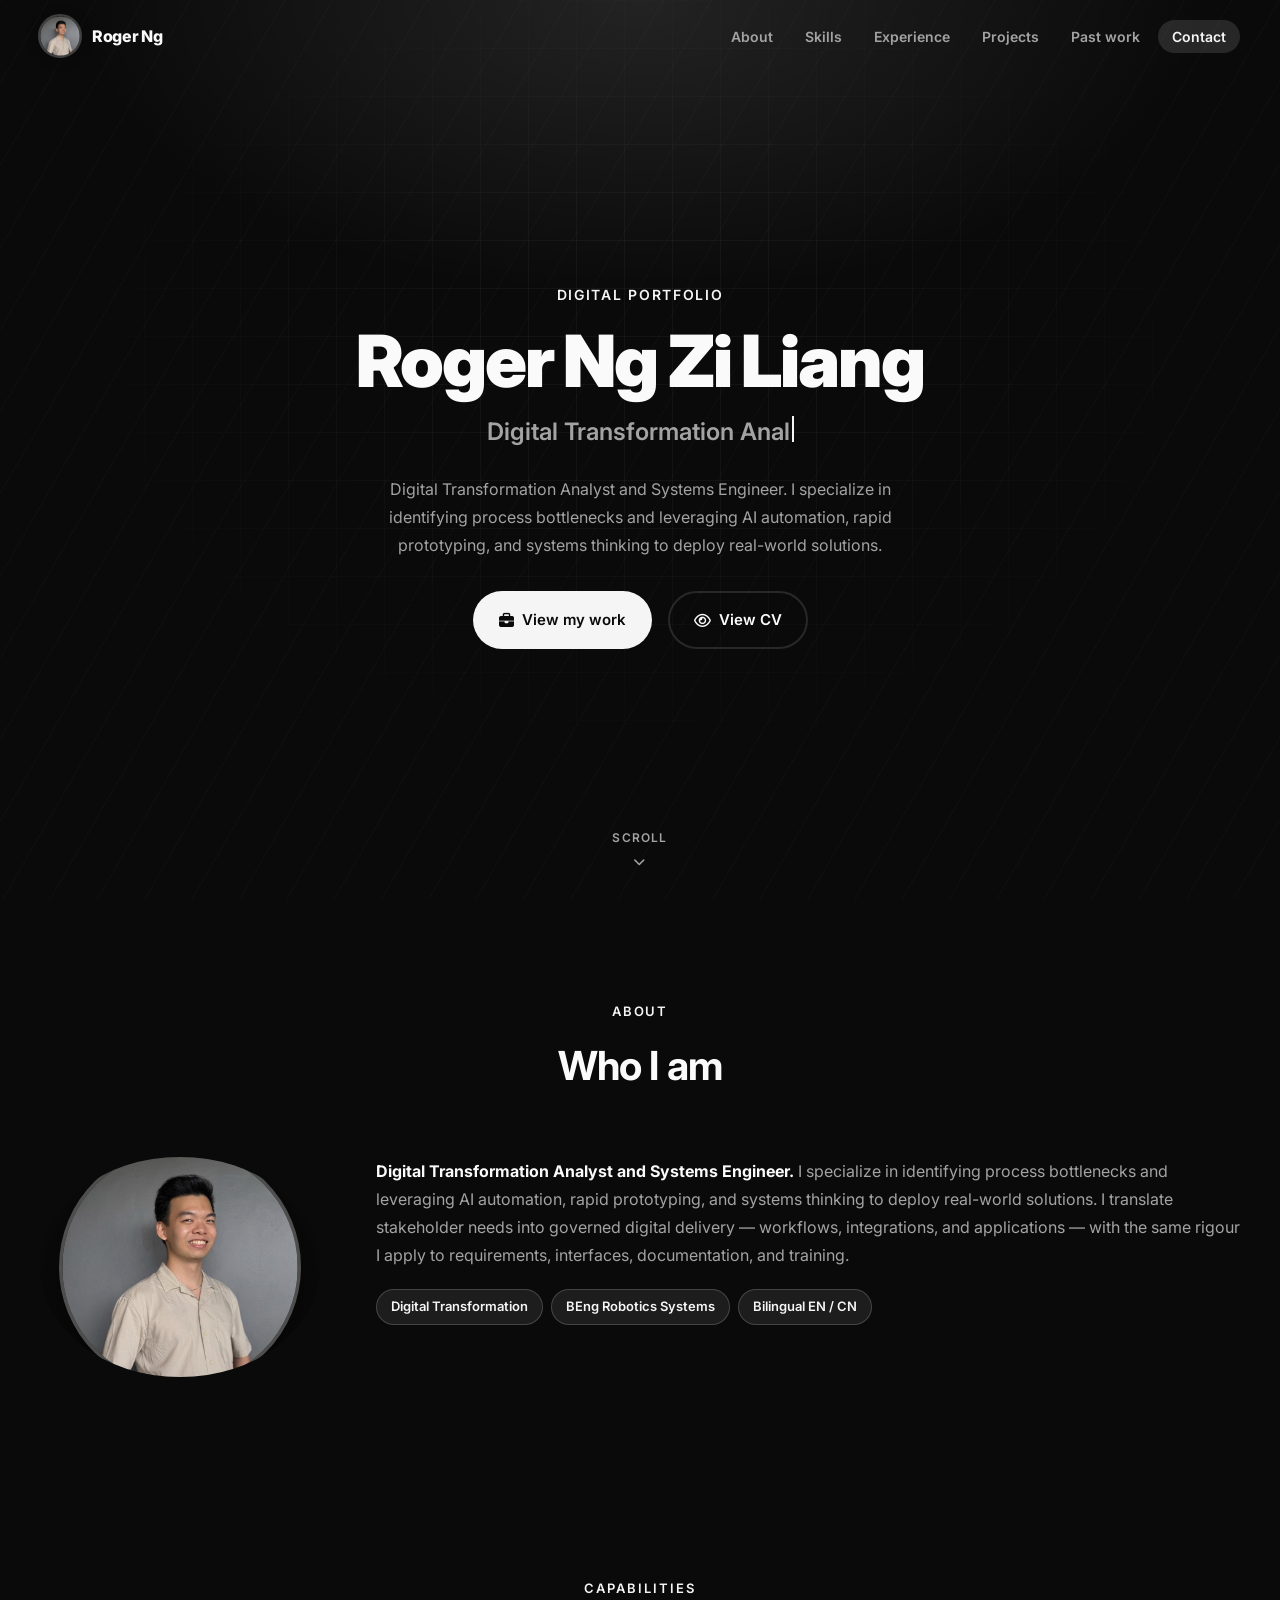
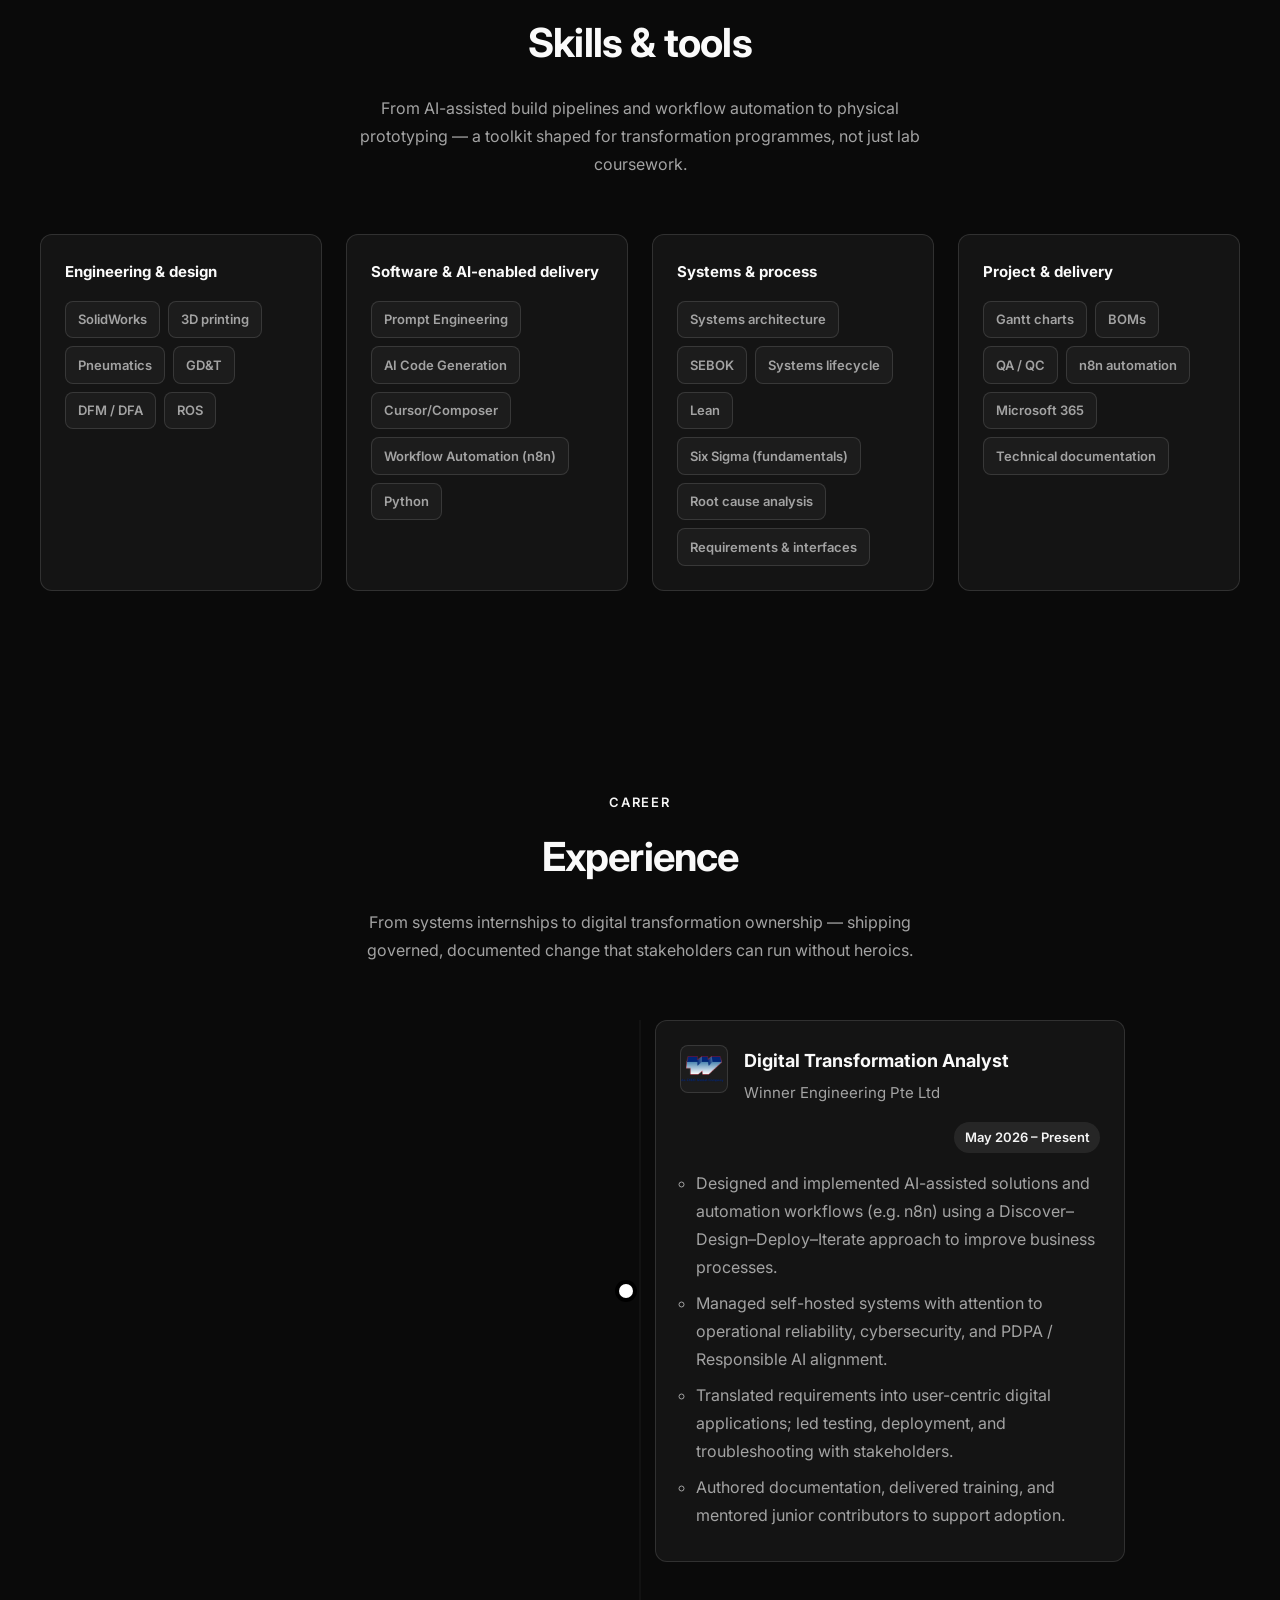
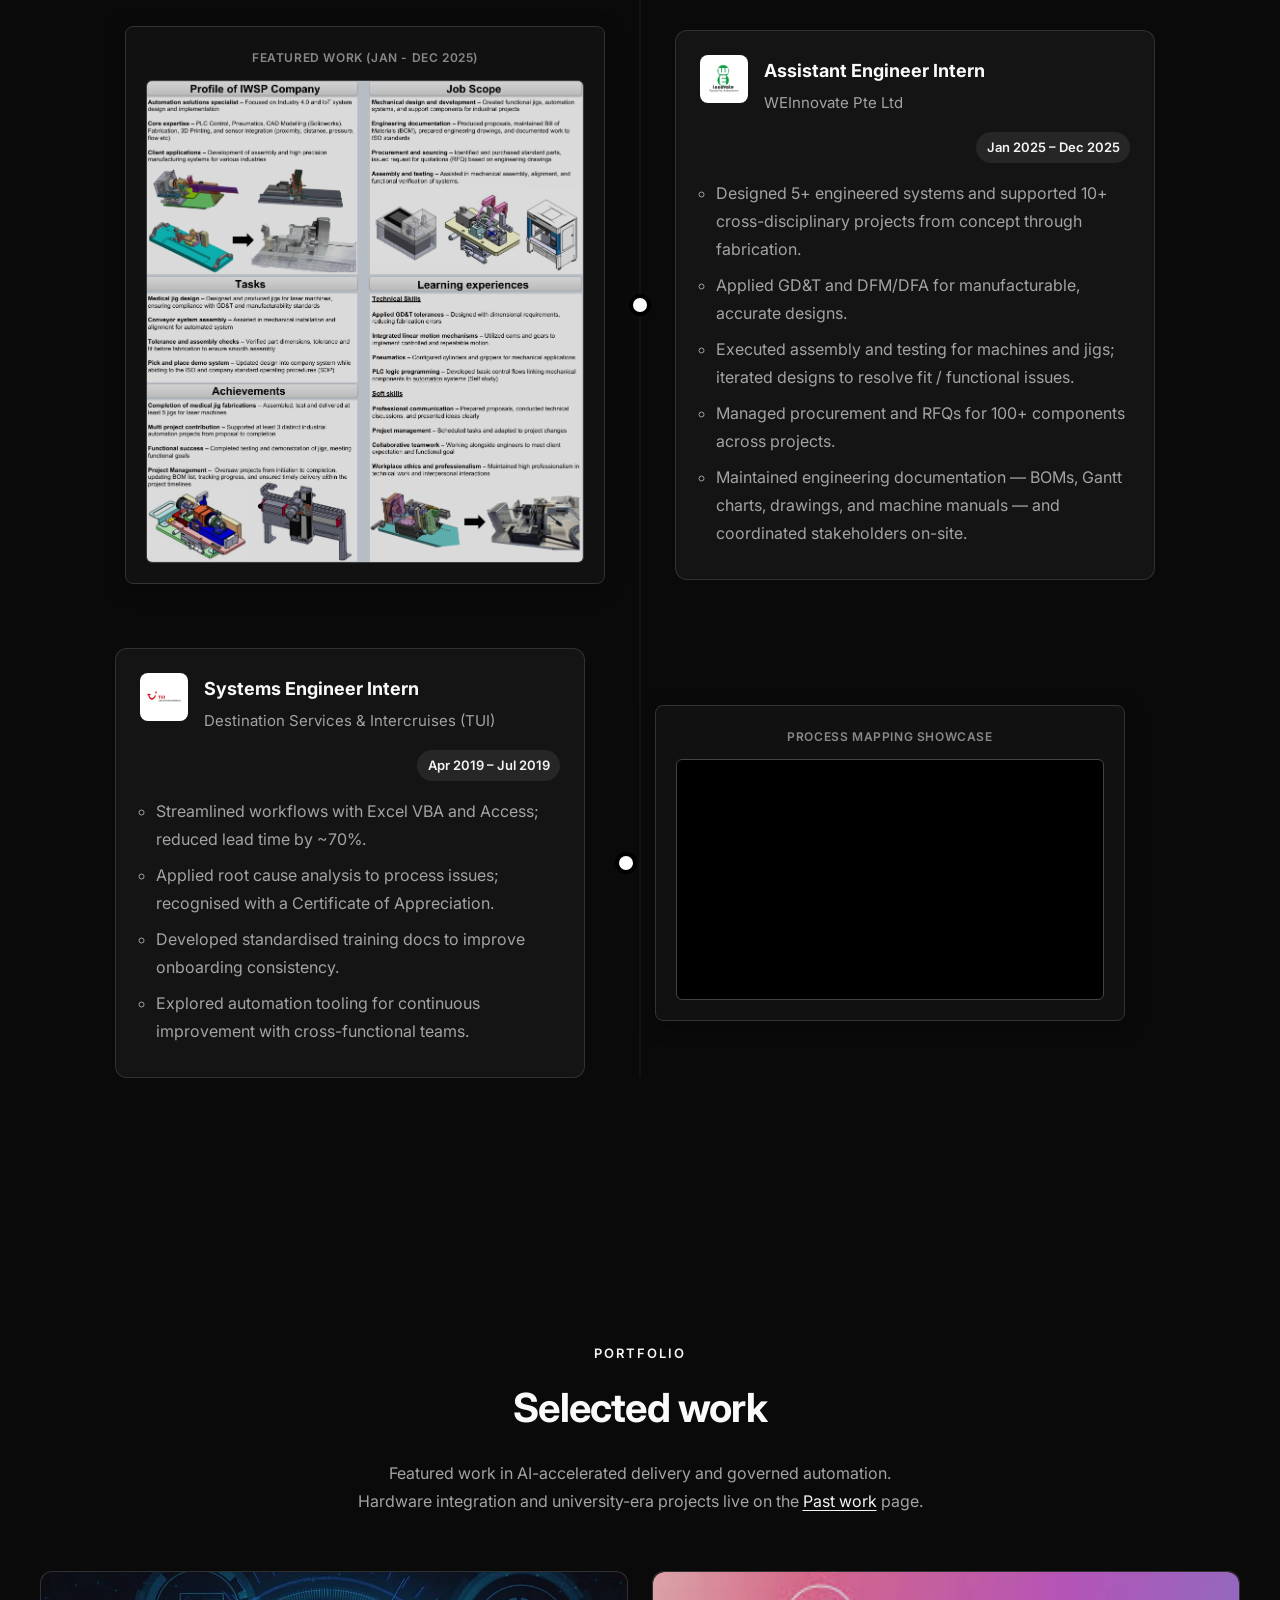
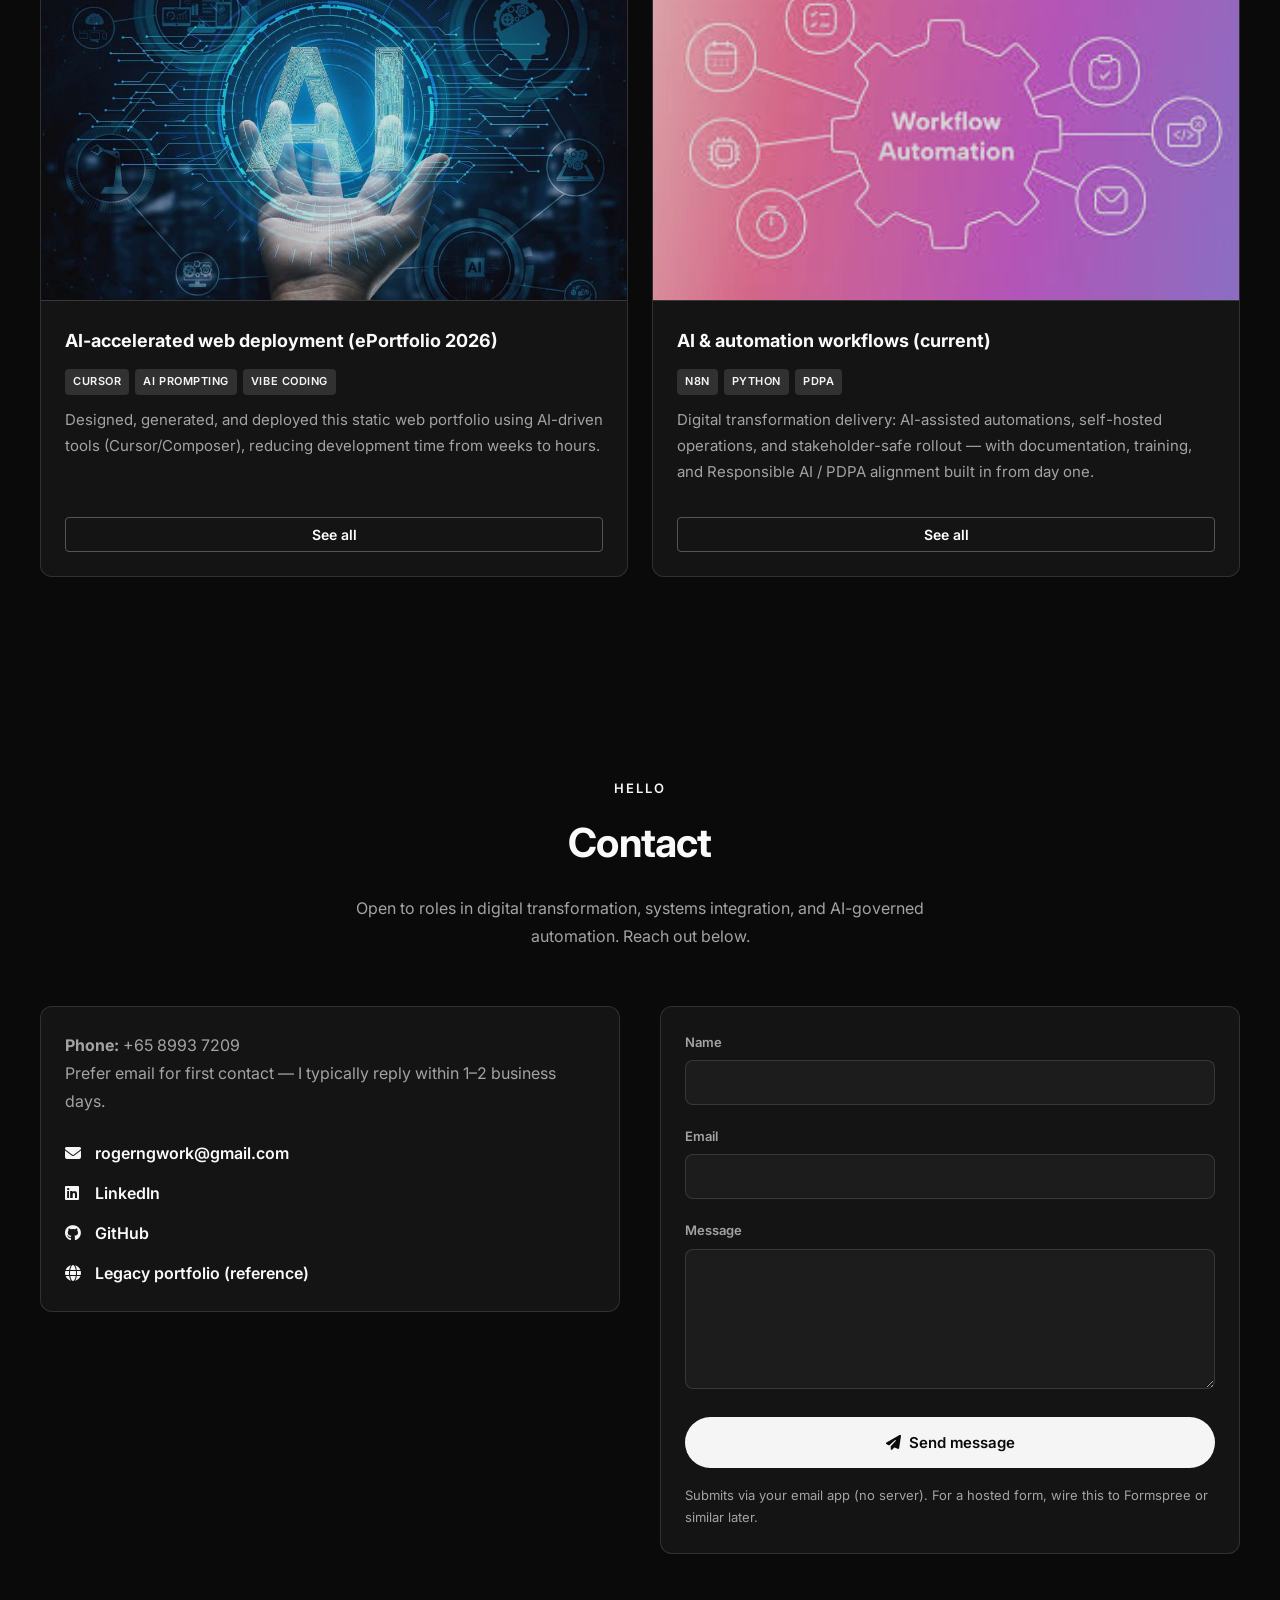
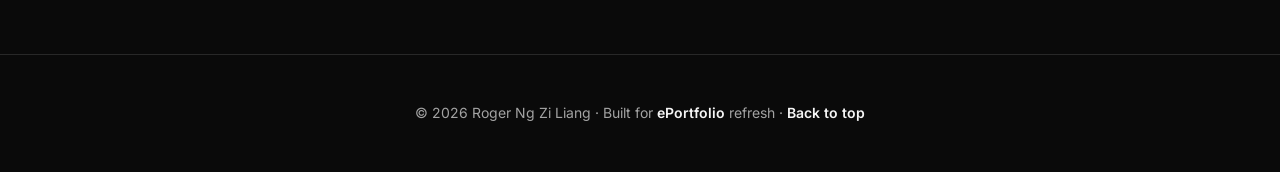
==== index.html @ 12166003 "Update index.html" ====
<!DOCTYPE html>
<html lang="en">
  <head>
    <meta charset="UTF-8" />
    <meta name="viewport" content="width=device-width, initial-scale=1.0" />
    <meta
      name="description"
      content="Roger Ng Zi Liang — Digital Transformation Analyst and systems engineer. AI automation, rapid prototyping, and end-to-end digital delivery."
    />
    <title>Roger Ng Zi Liang | Digital Transformation &amp; Systems</title>
    <link rel="icon" type="image/x-icon" href="images/favicon.ico" />
    <link rel="preconnect" href="https://fonts.googleapis.com" />
    <link rel="preconnect" href="https://fonts.gstatic.com" crossorigin />
    <link
      href="https://fonts.googleapis.com/css2?family=Inter:wght@300;400;600;700;900&display=swap"
      rel="stylesheet"
    />
    <link
      rel="stylesheet"
      href="https://cdnjs.cloudflare.com/ajax/libs/font-awesome/6.5.2/css/all.min.css"
      crossorigin="anonymous"
      referrerpolicy="no-referrer"
    />
    <link rel="stylesheet" href="assets/css/style.css" />
    
    <style>
      .btn-project-details {
        background: transparent;
        border: 1px solid #555;
        color: #fff;
        padding: 0.5rem 1rem;
        border-radius: 4px;
        cursor: pointer;
        font-family: inherit;
        font-size: 0.875rem;
        margin-top: 1rem;
        transition: background 0.2s, border-color 0.2s;
        width: 100%;
      }
      .btn-project-details:hover {
        background: #222;
        border-color: #888;
      }

      .inline-content {
        display: none;
      }
      .inline-content.is-expanded {
        display: block;
        margin-top: 1.5rem;
        border-top: 1px solid #333;
        padding-top: 1.25rem;
        animation: fadeIn 0.3s ease-in;
      }

      .tab-buttons {
        display: flex;
        gap: 1rem;
        margin-bottom: 1rem;
        border-bottom: 1px solid #444;
        padding-bottom: 0.5rem;
      }
      .tab-btn {
        background: none;
        border: none;
        color: #888;
        cursor: pointer;
        font-weight: 600;
        font-size: 0.85rem;
        padding: 0.5rem 0;
        transition: color 0.2s;
        position: relative;
      }
      .tab-btn:hover { color: #ccc; }
      .tab-btn.active { color: #fff; }
      .tab-btn.active::after {
        content: '';
        position: absolute;
        bottom: -9px;
        left: 0;
        width: 100%;
        height: 2px;
        background: #fff;
      }
      .tab-content {
        display: none;
        color: #bbb;
        line-height: 1.6;
        font-size: 0.9rem;
      }
      .tab-content p {
        margin-bottom: 0.75rem;
      }
      .branch-layout__left .exp-card__list,
      .branch-layout__right .exp-card__list {
        padding-left: 1rem;
      }
      .tab-content.active { display: block; animation: fadeIn 0.3s ease-in; }
      
      @keyframes fadeIn { from { opacity: 0; transform: translateY(5px); } to { opacity: 1; transform: translateY(0); } }

      /* Clickable Thumbnail Style */
      .zoomable-image {
        cursor: zoom-in;
        transition: opacity 0.2s ease;
        opacity: 0.85;
      }
      .zoomable-image:hover {
        opacity: 1;
      }

      /* Unified Standalone Lightbox CSS */
      #custom-lightbox {
        display: none; 
        position: fixed;
        top: 0;
        left: 0;
        width: 100vw;
        height: 100vh;
        background: rgba(0, 0, 0, 0.95);
        z-index: 9999999;
        justify-content: center;
        align-items: center;
        padding: 2rem;
        box-sizing: border-box;
      }
      #custom-lightbox.is-active {
        display: flex; 
      }
      #custom-lightbox img {
        max-width: 95vw;
        max-height: 90vh;
        object-fit: contain;
        border-radius: 8px;
        box-shadow: 0 10px 40px rgba(0,0,0,0.5);
      }
      .lightbox-close {
        position: absolute;
        top: 20px;
        right: 30px;
        color: #fff;
        background: transparent;
        border: none;
        font-size: 3rem;
        cursor: pointer;
        transition: color 0.2s;
        z-index: 10000000; 
      }
      .lightbox-close:hover {
        color: #ccc;
      }

      /* Timeline Media Components */
      .exp-media-title {
        font-size: 0.75rem;
        text-transform: uppercase;
        letter-spacing: 0.05em;
        color: #888;
        margin-bottom: 0.75rem;
        display: block;
        font-weight: 600;
        text-align: center;
      }
      .exp-video-wrapper {
        width: 100%;
        aspect-ratio: 16/9;
        background: #000;
        border-radius: 6px;
        overflow: hidden;
        border: 1px solid #444;
      }
      .desktop-media-box {
        width: 100%; 
        max-width: 480px; 
        background: #111;
        padding: 1.25rem;
        border-radius: 8px;
        border: 1px solid #333;
        box-sizing: border-box;
        box-shadow: 0 4px 20px rgba(0,0,0,0.3);
      }

      /* ========================================================================= */
      /* MASTER STYLESHEET TIMELINE RESET & ALIGNMENT (PREVENTS OVERLAPS)          */
      /* ========================================================================= */
      @media (min-width: 1100px) {
        /* Force container to be perfectly centralized */
        ol.timeline {
          max-width: 1050px;
          margin: 0 auto !important;
          position: relative;
          padding-left: 0 !important;
          padding-right: 0 !important;
        }
        
        /* Force template's default track line to sit precisely at 50% center */
        ol.timeline::before {
          left: 50% !important;
          transform: translateX(-50%) !important;
          width: 2px !important;
          background: #222 !important;
        }
        
        /* Neutralize conflicting row properties from style.css */
        li.timeline__item {
          margin-left: 0 !important;
          padding-left: 0 !important;
          width: 100% !important;
          background: none !important;
        }
        li.timeline__item::before,
        li.timeline__item::after {
          display: none !important; /* Disables double-dot ghost artifacts */
        }

        /* Enforce absolute symmetrical three-column row mapping */
        .branch-layout {
          display: flex !important;
          flex-direction: row !important;
          width: 100% !important;
          margin-bottom: 4rem !important;
          align-items: center !important; 
          justify-content: space-between !important;
        }
        
        /* Left Column Structure Map */
        .branch-layout__left {
          flex: 0 0 calc(50% - 35px) !important;
          width: calc(50% - 35px) !important;
          display: flex !important;
          justify-content: flex-end !important;
          box-sizing: border-box;
        }
        
        /* Center Column Spine Map */
        .branch-layout__center {
          flex: 0 0 70px !important;
          width: 70px !important;
          display: flex !important;
          justify-content: center !important;
          align-items: center !important;
          position: relative !important;
        }
        
        /* Anchor standalone custom node clean on central track layout */
        .branch-layout__center .timeline__dot {
          position: relative !important;
          display: block !important;
          left: auto !important;
          top: auto !important;
          transform: none !important;
          width: 14px !important;
          height: 14px !important;
          background: #fff !important;
          border-radius: 50% !important;
          box-shadow: 0 0 0 4px #000 !important;
          margin: 0 !important;
          z-index: 50 !important;
        }

        /* Right Column Structure Map */
        .branch-layout__right {
          flex: 0 0 calc(50% - 35px) !important;
          width: calc(50% - 35px) !important;
          display: flex !important;
          justify-content: flex-start !important;
          box-sizing: border-box;
        }

        .branch-layout__left .card.exp-card,
        .branch-layout__right .card.exp-card,
        .branch-layout__left .desktop-media-box,
        .branch-layout__right .desktop-media-box {
          width: 100% !important;
          max-width: 480px !important;
          margin: 0 !important;
          box-sizing: border-box;
        }
        .mobile-media {
          display: none !important; 
        }
      }

      /* MOBILE/TABLET: Graceful vertical compression layout fallback */
      @media (max-width: 1099px) {
        .branch-layout {
          display: block !important;
        }
        .branch-layout__left,
        .branch-layout__right {
          display: block !important;
          width: 100% !important;
        }
        .branch-layout__center {
          display: none !important;
        }
        .mobile-media {
          background: #111;
          padding: 1rem;
          border-radius: 8px;
          border: 1px solid #333;
          margin-bottom: 1.5rem;
          margin-top: 1.5rem;
          text-align: center;
        }
      }

      /* ========================================================================= */
      /* PROFILE IMAGE FRAME LOCK PROPERTIES                                       */
      /* ========================================================================= */
      .about__photo-wrap {
        padding: 0; 
        overflow: hidden !important; 
        border-radius: 50% !important; 
        display: flex;
        justify-content: center;
        align-items: center;
      }
      .about__photo,
      .site-nav__logo-img {
        object-fit: cover !important;
        object-position: center 25% !important; 
        transform: scale(1.1); 
        margin: 0 auto; 
      }
    </style>
  </head>
  <body>
    <a class="skip-link" href="#main">Skip to content</a>

    <header class="site-nav" id="site-nav" role="banner">
      <div class="site-nav__inner">
        <a href="#top" class="site-nav__logo" aria-label="Roger Ng — home">
          <img
            class="site-nav__logo-img"
            src="images/newprofile.jpg"
            width="40"
            height="40"
            alt=""
            decoding="async"
          />
          <span>Roger Ng</span>
        </a>
        <nav aria-label="Primary">
          <ul class="site-nav__links">
            <li><a href="#about" data-section="about">About</a></li>
            <li><a href="#skills" data-section="skills">Skills</a></li>
            <li><a href="#experience" data-section="experience">Experience</a></li>
            <li><a href="#projects" data-section="projects">Projects</a></li>
            <li><a href="academic.html#past-work">Past work</a></li>
            <li><a href="#contact" data-section="contact">Contact</a></li>
          </ul>
        </nav>
        <button
          type="button"
          class="nav-toggle"
          id="nav-toggle"
          aria-expanded="false"
          aria-controls="nav-drawer"
          aria-label="Open menu"
        >
          <i class="fa-solid fa-bars" aria-hidden="true"></i>
        </button>
      </div>
    </header>

    <div class="nav-drawer" id="nav-drawer" aria-hidden="true">
      <button type="button" class="nav-drawer__backdrop" aria-label="Close menu" id="nav-backdrop"></button>
      <div class="nav-drawer__panel" role="dialog" aria-modal="true" aria-label="Mobile navigation">
        <ul class="nav-drawer__list">
          <li><a href="#about" data-section="about">About</a></li>
          <li><a href="#skills" data-section="skills">Skills</a></li>
          <li><a href="#experience" data-section="experience">Experience</a></li>
          <li><a href="#projects" data-section="projects">Projects</a></li>
          <li><a href="academic.html#past-work">Past work</a></li>
          <li><a href="#contact" data-section="contact">Contact</a></li>
        </ul>
      </div>
    </div>

    <main id="main">
      <section class="hero" id="top" aria-label="Introduction">
        <div class="hero__bg" aria-hidden="true"></div>
        <div class="hero__grid" aria-hidden="true"></div>
        <div class="hero__content">
          <p class="hero__eyebrow reveal">Digital Portfolio</p>
          <h1 class="hero__name reveal" style="transition-delay: 0.05s">Roger Ng Zi Liang</h1>
          <p class="hero__role reveal" id="hero-role" style="transition-delay: 0.1s">
            <span id="hero-type-text"></span><span class="caret" aria-hidden="true"></span>
          </p>
          <p class="hero__tagline reveal" style="transition-delay: 0.15s">
            Digital Transformation Analyst and Systems Engineer. I specialize in identifying process bottlenecks and
            leveraging AI automation, rapid prototyping, and systems thinking to deploy real-world solutions.
          </p>
          <div class="hero__actions reveal" style="transition-delay: 0.2s">
            <a href="#projects" class="btn btn--primary" data-smooth-scroll>
              <i class="fa-solid fa-briefcase" aria-hidden="true"></i> View my work
            </a>
            <a href="RogerNg_Resume2026.pdf" target="_blank" class="btn btn--ghost">
              <i class="fa-regular fa-eye" aria-hidden="true"></i> View CV
            </a>
          </div>
        </div>
        <a href="#about" class="hero__scroll" data-smooth-scroll>
          <span>Scroll</span>
          <i class="fa-solid fa-chevron-down hero__scroll-chev" aria-hidden="true"></i>
        </a>
      </section>

      <section class="section" id="about" aria-labelledby="about-heading">
        <div class="container">
          <header class="section__header reveal">
            <p class="section__eyebrow">About</p>
            <h2 class="section__title" id="about-heading">Who I am</h2>
          </header>
          <div class="about__grid">
            <div class="about__photo-wrap reveal">
              <img src="images/newprofile.jpg" alt="Roger Ng portrait" class="about__photo" width="220" height="220" />
            </div>
            <div class="reveal" style="transition-delay: 0.08s">
              <p class="about__body">
                <strong>Digital Transformation Analyst and Systems Engineer.</strong> I specialize in identifying process
                bottlenecks and leveraging AI automation, rapid prototyping, and systems thinking to deploy real-world
                solutions. I translate stakeholder needs into governed digital delivery — workflows, integrations, and
                applications — with the same rigour I apply to requirements, interfaces, documentation, and training.
              </p>
              <div class="about__chips">
                <span class="chip">Digital Transformation</span>
                <span class="chip">BEng Robotics Systems</span>
                <span class="chip">Bilingual EN / CN</span>
              </div>
            </div>
          </div>
        </div>
      </section>

      <section class="section" id="skills" aria-labelledby="skills-heading">
        <div class="container">
          <header class="section__header reveal">
            <p class="section__eyebrow">Capabilities</p>
            <h2 class="section__title" id="skills-heading">Skills &amp; tools</h2>
            <p class="section__intro">
              From AI-assisted build pipelines and workflow automation to physical prototyping — a toolkit shaped for
              transformation programmes, not just lab coursework.
            </p>
          </header>
          <div class="skills__grid">
            <article class="card reveal">
              <h3 class="skill-group__title">Engineering &amp; design</h3>
              <div class="pills">
                <span class="pill">SolidWorks</span>
                <span class="pill">3D printing</span>
                <span class="pill">Pneumatics</span>
                <span class="pill">GD&amp;T</span>
                <span class="pill">DFM / DFA</span>
                <span class="pill">ROS</span>
              </div>
            </article>
            <article class="card reveal">
              <h3 class="skill-group__title">Software &amp; AI-enabled delivery</h3>
              <div class="pills">
                <span class="pill">Prompt Engineering</span>
                <span class="pill">AI Code Generation</span>
                <span class="pill">Cursor/Composer</span>
                <span class="pill">Workflow Automation (n8n)</span>
                <span class="pill">Python</span>
              </div>
            </article>
            <article class="card reveal">
              <h3 class="skill-group__title">Systems &amp; process</h3>
              <div class="pills">
                <span class="pill">Systems architecture</span>
                <span class="pill">SEBOK</span>
                <span class="pill">Systems lifecycle</span>
                <span class="pill">Lean</span>
                <span class="pill">Six Sigma (fundamentals)</span>
                <span class="pill">Root cause analysis</span>
                <span class="pill">Requirements &amp; interfaces</span>
              </div>
            </article>
            <article class="card reveal">
              <h3 class="skill-group__title">Project &amp; delivery</h3>
              <div class="pills">
                <span class="pill">Gantt charts</span>
                <span class="pill">BOMs</span>
                <span class="pill">QA / QC</span>
                <span class="pill">n8n automation</span>
                <span class="pill">Microsoft 365</span>
                <span class="pill">Technical documentation</span>
              </div>
            </article>
          </div>
        </div>
      </section>

      <section class="section" id="experience" aria-labelledby="experience-heading">
        <div class="container">
          <header class="section__header reveal">
            <p class="section__eyebrow">Career</p>
            <h2 class="section__title" id="experience-heading">Experience</h2>
            <p class="section__intro">
              From systems internships to digital transformation ownership — shipping governed, documented change that
              stakeholders can run without heroics.
            </p>
          </header>
          <ol class="timeline">
            
            <li class="timeline__item reveal branch-layout">
              <div class="branch-layout__left"></div>
              <div class="branch-layout__center">
                <span class="timeline__dot" aria-hidden="true"></span>
              </div>
              <div class="branch-layout__right">
                <article class="card exp-card">
                  <div class="exp-card__header">
                    <div class="exp-card__logo">
                      <img src="images/logo-winner-engineering.png" alt="" width="48" height="48" decoding="async" />
                    </div>
                    <div class="exp-card__meta">
                      <h3>Digital Transformation Analyst</h3>
                      <p class="exp-card__company">Winner Engineering Pte Ltd</p>
                    </div>
                    <span class="exp-card__date">May 2026 – Present</span>
                  </div>
                  <ul class="exp-card__list">
                    <li>
                      Designed and implemented AI-assisted solutions and automation workflows (e.g. n8n) using a
                      Discover–Design–Deploy–Iterate approach to improve business processes.
                    </li>
                    <li>
                      Managed self-hosted systems with attention to operational reliability, cybersecurity, and PDPA /
                      Responsible AI alignment.
                    </li>
                    <li>
                      Translated requirements into user-centric digital applications; led testing, deployment, and
                      troubleshooting with stakeholders.
                    </li>
                    <li>
                      Authored documentation, delivered training, and mentored junior contributors to support adoption.
                    </li>
                  </ul>
                </article>
              </div>
            </li>
            
            <li class="timeline__item reveal branch-layout">
              <div class="branch-layout__left">
                <div class="desktop-media-box">
                  <span class="exp-media-title">Featured Work (Jan - Dec 2025)</span>
                  <img src="images/image6.png" alt="WEInnovate Internship Projects" class="zoomable-image" style="width: 100%; height: auto; border-radius: 6px; border: 1px solid #444; background: #000; display: block;" />
                </div>
              </div>
              
              <div class="branch-layout__center">
                <span class="timeline__dot" aria-hidden="true"></span>
              </div>

              <div class="branch-layout__right">
                <article class="card exp-card">
                  <div class="exp-card__header">
                    <div class="exp-card__logo exp-card__logo--light">
                      <img src="images/logo-weinnovate.png" alt="" width="48" height="48" decoding="async" />
                    </div>
                    <div class="exp-card__meta">
                      <h3>Assistant Engineer Intern</h3>
                      <p class="exp-card__company">WEInnovate Pte Ltd</p>
                    </div>
                    <span class="exp-card__date">Jan 2025 – Dec 2025</span>
                  </div>
                  
                  <ul class="exp-card__list">
                    <li>Designed 5+ engineered systems and supported 10+ cross-disciplinary projects from concept through fabrication.</li>
                    <li>Applied GD&amp;T and DFM/DFA for manufacturable, accurate designs.</li>
                    <li>Executed assembly and testing for machines and jigs; iterated designs to resolve fit / functional issues.</li>
                    <li>Managed procurement and RFQs for 100+ components across projects.</li>
                    <li>Maintained engineering documentation — BOMs, Gantt charts, drawings, and machine manuals — and coordinated stakeholders on-site.</li>
                  </ul>
                  
                  <div class="mobile-media">
                    <span class="exp-media-title">Featured Work (Jan - Dec 2025)</span>
                    <img src="images/image6.png" alt="WEInnovate Internship Projects" class="zoomable-image" style="width: 100%; height: auto; border-radius: 6px; border: 1px solid #444; background: #000; display: block;" />
                  </div>
                </article>
              </div>
            </li>
            
            <li class="timeline__item reveal branch-layout">
              <div class="branch-layout__left">
                <article class="card exp-card">
                  <div class="exp-card__header">
                    <div class="exp-card__logo exp-card__logo--light">
                      <img src="images/logo-tui-destination.png" alt="" width="48" height="48" decoding="async" />
                    </div>
                    <div class="exp-card__meta">
                      <h3>Systems Engineer Intern</h3>
                      <p class="exp-card__company">Destination Services &amp; Intercruises (TUI)</p>
                    </div>
                    <span class="exp-card__date">Apr 2019 – Jul 2019</span>
                  </div>
                  
                  <ul class="exp-card__list">
                    <li>Streamlined workflows with Excel VBA and Access; reduced lead time by ~70%.</li>
                    <li>Applied root cause analysis to process issues; recognised with a Certificate of Appreciation.</li>
                    <li>Developed standardised training docs to improve onboarding consistency.</li>
                    <li>Explored automation tooling for continuous improvement with cross-functional teams.</li>
                  </ul>

                  <div class="mobile-media">
                    <span class="exp-media-title">Process Mapping Showcase</span>
                    <div class="exp-video-wrapper">
                      <iframe 
                        src="https://www.youtube.com/embed/oFT9y6wwQJA" 
                        title="YouTube video player" 
                        frameborder="0" 
                        allow="accelerometer; autoplay; clipboard-write; encrypted-media; gyroscope; picture-in-picture" 
                        allowfullscreen 
                        style="width: 100%; height: 100%; display: block;">
                      </iframe>
                    </div>
                  </div>
                </article>
              </div>

              <div class="branch-layout__center">
                <span class="timeline__dot" aria-hidden="true"></span>
              </div>

              <div class="branch-layout__right">
                <div class="desktop-media-box">
                  <span class="exp-media-title">Process Mapping Showcase</span>
                  <div class="exp-video-wrapper">
                    <iframe 
                      src="https://www.youtube.com/embed/oFT9y6wwQJA" 
                      title="YouTube video player" 
                      frameborder="0" 
                      allow="accelerometer; autoplay; clipboard-write; encrypted-media; gyroscope; picture-in-picture" 
                      allowfullscreen 
                      style="width: 100%; height: 100%; display: block;">
                    </iframe>
                  </div>
                </div>
              </div>
            </li>

          </ol>
        </div>
      </section>

      <section class="section" id="projects" aria-labelledby="projects-heading">
        <div class="container">
          <header class="section__header reveal">
            <p class="section__eyebrow">Portfolio</p>
            <h2 class="section__title" id="projects-heading">Selected work</h2>
            <p class="section__intro">
              Featured work in AI-accelerated delivery and governed automation. Hardware integration and university-era
              projects live on the <a href="academic.html#past-work">Past work</a> page.
            </p>
          </header>
          <div class="projects__grid">
            
            <article class="card project-card reveal">
              <div class="project-card__media">
                <img
                  src="images/project-ai-web-deployment.png"
                  alt="AI Web Deployment"
                  width="640"
                  height="360"
                  loading="lazy"
                  decoding="async"
                  class="zoomable-image"
                />
              </div>
              <div class="project-card__body">
                <h3 class="project-card__title">AI-accelerated web deployment (ePortfolio 2026)</h3>
                <div class="project-card__meta">
                  <span class="project-card__tag">Cursor</span>
                  <span class="project-card__tag">AI prompting</span>
                  <span class="project-card__tag">Vibe coding</span>
                </div>
                <p class="project-card__desc">
                  Designed, generated, and deployed this static web portfolio using AI-driven tools (Cursor/Composer),
                  reducing development time from weeks to hours.
                </p>
                <button type="button" class="btn-project-details toggle-expand" aria-expanded="false">
                  See all
                </button>

                <div class="inline-content">
                  <div class="tab-buttons">
                    <button class="tab-btn active" data-target="tab-eport-problem">The Problem</button>
                    <button class="tab-btn" data-target="tab-eport-exec">The Execution</button>
                    <button class="tab-btn" data-target="tab-eport-outcome">The Outcome</button>
                  </div>
                  <div id="tab-eport-problem" class="tab-content active">
                    <p>The legacy student portfolio no longer matched a Digital Transformation Analyst storyline: the template was dated, the information architecture was rigid, and manually rewriting responsive HTML/CSS would burn weeks while still risking weak accessibility and inconsistent content.</p>
                  </div>
                  <div id="tab-eport-exec" class="tab-content">
                    <p>I used Cursor/Composer as an implementation accelerator: structured prompts for semantic sections, design tokens, and DOM refactors, then reviewed every output for layout, contrast, and keyboard flow. The workflow treated the LLM as a pair programmer under explicit IA and brand constraints rather than a black-box author.</p>
                  </div>
                  <div id="tab-eport-outcome" class="tab-content">
                    <p>The result is this deployable, two-page static site — including CV preview and embedded inline case studies — produced in hours instead of a multi-week ground-up build, with interview-ready narrative and room to iterate as roles and proof points evolve.</p>
                  </div>
                </div>
              </div>
            </article>

            <article class="card project-card reveal">
              <div class="project-card__media">
                <img
                  src="images/project-workflow-automation.png"
                  alt="AI and Automation Workflows"
                  width="640"
                  height="360"
                  loading="lazy"
                  decoding="async"
                  class="zoomable-image"
                />
              </div>
              <div class="project-card__body">
                <h3 class="project-card__title">AI &amp; automation workflows (current)</h3>
                <div class="project-card__meta">
                  <span class="project-card__tag">n8n</span>
                  <span class="project-card__tag">Python</span>
                  <span class="project-card__tag">PDPA</span>
                </div>
                <p class="project-card__desc">
                  Digital transformation delivery: AI-assisted automations, self-hosted operations, and stakeholder-safe
                  rollout — with documentation, training, and Responsible AI / PDPA alignment built in from day one.
                </p>
                <button type="button" class="btn-project-details toggle-expand" aria-expanded="false">
                  See all
                </button>

                <div class="inline-content">
                  <div class="tab-buttons">
                    <button class="tab-btn active" data-target="tab-auto-problem">The Problem</button>
                    <button class="tab-btn" data-target="tab-auto-exec">The Execution</button>
                    <button class="tab-btn" data-target="tab-auto-outcome">The Outcome</button>
                  </div>
                  <div id="tab-auto-problem" class="tab-content active">
                    <p>Teams needed dependable handoffs between tools without multiplying shadow IT: manual steps slowed onboarding, duplicated data entry, and created grey areas for PDPA, retention, and Responsible AI expectations.</p>
                  </div>
                  <div id="tab-auto-exec" class="tab-content">
                    <p>I prototyped and hardened flows in n8n with Python connectors where needed, mapped trust boundaries for each integration, and wrote operator-facing documentation so automations could be owned after launch — not dependent on ad-hoc fixes.</p>
                  </div>
                  <div id="tab-auto-outcome" class="tab-content">
                    <p>Outcomes were framed around fewer manual touches, clearer exception paths, and measurable cycle time — so stakeholders could adopt the workflows confidently while staying inside governance boundaries (anonymise exact metrics where NDAs apply).</p>
                  </div>
                </div>
              </div>
            </article>

          </div>
        </div>
      </section>

      <section class="section" id="contact" aria-labelledby="contact-heading">
        <div class="container">
          <header class="section__header reveal">
            <p class="section__eyebrow">Hello</p>
            <h2 class="section__title" id="contact-heading">Contact</h2>
            <p class="section__intro">
              Open to roles in digital transformation, systems integration, and AI-governed automation. Reach out
              below.
            </p>
          </header>
          <div class="contact__grid">
            <div class="reveal">
              <div class="card contact__info">
                <p>
                  <strong>Phone:</strong> +65 8993 7209<br />
                  Prefer email for first contact — I typically reply within 1–2 business days.
                </p>
                <div class="contact-links">
                  <a href="mailto:rogerngwork@gmail.com">
                    <i class="fa-solid fa-envelope" aria-hidden="true"></i> rogerngwork@gmail.com
                  </a>
                  <a href="https://www.linkedin.com/in/1985-roger-ng/" target="_blank" rel="noopener noreferrer">
                    <i class="fa-brands fa-linkedin" aria-hidden="true"></i> LinkedIn
                  </a>
                  <a href="https://github.com/5603roger" target="_blank" rel="noopener noreferrer">
                    <i class="fa-brands fa-github" aria-hidden="true"></i> GitHub
                  </a>
                  <a href="https://5603roger.github.io/ePortfolio/" target="_blank" rel="noopener noreferrer">
                    <i class="fa-solid fa-globe" aria-hidden="true"></i> Legacy portfolio (reference)
                  </a>
                </div>
              </div>
            </div>
            <div class="reveal" style="transition-delay: 0.08s">
              <form class="card" id="contact-form" action="#" method="get" novalidate>
                <div class="form-group">
                  <label for="contact-name">Name</label>
                  <input type="text" id="contact-name" name="name" autocomplete="name" required />
                </div>
                <div class="form-group">
                  <label for="contact-email">Email</label>
                  <input type="email" id="contact-email" name="email" autocomplete="email" required />
                </div>
                <div class="form-group">
                  <label for="contact-message">Message</label>
                  <textarea id="contact-message" name="message" required></textarea>
                </div>
                <button type="submit" class="btn btn--primary" style="width: 100%">
                  <i class="fa-solid fa-paper-plane" aria-hidden="true"></i> Send message
                </button>
                <p class="section__intro" style="margin: 1rem 0 0; font-size: 0.8125rem">
                  Submits via your email app (no server). For a hosted form, wire this to Formspree or similar later.
                </p>
              </form>
            </div>
          </div>
        </div>
      </section>
    </main>

    <footer class="site-footer">
      <div class="container">
        <p>
          © <span id="year"></span> Roger Ng Zi Liang · Built for
          <a href="https://5603roger.github.io/ePortfolio/">ePortfolio</a> refresh ·
          <a href="#top" data-smooth-scroll>Back to top</a>
        </p>
      </div>
    </footer>

    <button type="button" class="back-top" id="back-top" aria-label="Back to top">
      <i class="fa-solid fa-arrow-up" aria-hidden="true"></i>
    </button>

    <div id="custom-lightbox">
      <button class="lightbox-close" id="lightbox-close" aria-label="Close image">&times;</button>
      <img id="lightbox-img" src="" alt="Enlarged view">
    </div>

    <script src="assets/js/main.js" defer></script>
    
    <script>
      document.addEventListener('DOMContentLoaded', () => {
        // --- 1. Inline Expansion Toggle Logic ---
        const toggleBtns = document.querySelectorAll('.toggle-expand');
        
        toggleBtns.forEach(btn => {
          btn.addEventListener('click', () => {
            const content = btn.nextElementSibling;
            const isExpanded = btn.getAttribute('aria-expanded') === 'true';
            
            if (isExpanded) {
              btn.setAttribute('aria-expanded', 'false');
              btn.textContent = 'See all';
              content.classList.remove('is-expanded');
            } else {
              btn.setAttribute('aria-expanded', 'true');
              btn.textContent = 'Show less';
              content.classList.add('is-expanded');
            }
          });
        });

        // --- 2. Inline Tab Interaction Logic ---
        const tabBtns = document.querySelectorAll('.tab-btn');

        tabBtns.forEach(btn => {
          btn.addEventListener('click', (e) => {
            const currentCard = e.target.closest('.inline-content');
            const cardTabBtns = currentCard.querySelectorAll('.tab-btn');
            const cardTabContents = currentCard.querySelectorAll('.tab-content');

            cardTabBtns.forEach(b => b.classList.remove('active'));
            cardTabContents.forEach(c => c.classList.remove('active'));

            btn.classList.add('active');
            const targetId = btn.getAttribute('data-target');
            document.getElementById(targetId).classList.add('active');
          });
        });

        // --- 3. Unified Custom Lightbox Logic ---
        const lightbox = document.getElementById('custom-lightbox');
        const lightboxImg = document.getElementById('lightbox-img');
        const lightboxClose = document.getElementById('lightbox-close');

        document.body.addEventListener('click', (e) => {
          if (e.target.tagName === 'IMG' && (e.target.closest('.branch-layout__media--left') || e.target.closest('.branch-layout__media--right') || e.target.closest('.mobile-media') || e.target.closest('.project-card__media') || e.target.classList.contains('zoomable-image'))) {
            lightboxImg.src = e.target.src;
            lightbox.classList.add('is-active');
            document.body.style.overflow = 'hidden'; 
          }
        });

        const closeLightbox = () => {
          lightbox.classList.remove('is-active');
          lightboxImg.src = '';
          document.body.style.overflow = ''; 
        };

        if (lightboxClose) lightboxClose.addEventListener('click', closeLightbox);
        if (lightbox) {
          lightbox.addEventListener('click', (e) => {
            if (e.target === lightbox) {
              closeLightbox();
            }
          });
        }
      });
    </script>
  </body>
</html>
---- assets/css/style.css ----
/* ePortfolio 2026 — Design system */
/* Fonts: Inter (weights loaded in HTML) */

:root {
  --bg-deep: #0a0a0a;
  --bg-surface: #141414;
  --bg-surface-elevated: #1c1c1c;
  --accent: #f5f5f5;
  --accent-hover: #ffffff;
  --accent-muted: #a3a3a3;
  --text-primary: #fafafa;
  --text-muted: #a3a3a3;
  --border: rgba(255, 255, 255, 0.12);
  --radius: 12px;
  --radius-sm: 8px;
  --shadow: 0 24px 48px rgba(0, 0, 0, 0.5);
  --max-width: 1200px;
  --space-section: clamp(4rem, 12vw, 6.25rem);
  --font: "Inter", system-ui, -apple-system, "Segoe UI", sans-serif;
}

*,
*::before,
*::after {
  box-sizing: border-box;
}

html {
  scroll-behavior: smooth;
}

@media (prefers-reduced-motion: reduce) {
  html {
    scroll-behavior: auto;
  }
}

body {
  margin: 0;
  font-family: var(--font);
  font-size: 1rem;
  font-weight: 400;
  line-height: 1.75;
  color: var(--text-primary);
  background: var(--bg-deep);
  -webkit-font-smoothing: antialiased;
}

img {
  max-width: 100%;
  height: auto;
  display: block;
}

a {
  color: var(--accent);
  text-decoration: none;
  transition: color 0.2s ease;
}

a:hover {
  color: var(--accent-hover);
}

:focus-visible {
  outline: 2px solid var(--accent);
  outline-offset: 3px;
}

.skip-link {
  position: absolute;
  top: -100px;
  left: 1rem;
  background: var(--accent);
  color: var(--bg-deep);
  padding: 0.5rem 1rem;
  font-weight: 600;
  border-radius: var(--radius-sm);
  z-index: 10000;
}

.skip-link:focus {
  top: 1rem;
}

/* Reveal on scroll */
.reveal {
  opacity: 0;
  transform: translateY(28px);
  transition:
    opacity 0.65s ease,
    transform 0.65s ease;
}

.reveal.is-visible {
  opacity: 1;
  transform: translateY(0);
}

@media (prefers-reduced-motion: reduce) {
  .reveal {
    opacity: 1;
    transform: none;
    transition: none;
  }
}

/* Layout */
.container {
  width: min(100% - 2rem, var(--max-width));
  margin-inline: auto;
}

.section {
  padding-block: var(--space-section);
}

.section__header {
  text-align: center;
  margin-bottom: clamp(2.5rem, 5vw, 3.5rem);
}

.section__eyebrow {
  font-size: 0.8125rem;
  font-weight: 600;
  letter-spacing: 0.15em;
  text-transform: uppercase;
  color: var(--accent);
  margin: 0 0 0.5rem;
}

.section__title {
  font-size: clamp(1.75rem, 4vw, 2.5rem);
  font-weight: 700;
  margin: 0;
  letter-spacing: -0.02em;
}

.section__intro {
  color: var(--text-muted);
  max-width: 36rem;
  margin: 1rem auto 0;
}

.section__intro a {
  color: var(--accent);
  text-decoration: underline;
  text-underline-offset: 3px;
}

.section__intro a:hover {
  color: var(--accent-hover);
}

/* Nav */
.site-nav {
  position: fixed;
  top: 0;
  left: 0;
  right: 0;
  z-index: 1000;
  padding-block: 1rem;
  transition: background 0.3s ease, backdrop-filter 0.3s ease, box-shadow 0.3s ease;
}

.site-nav.is-scrolled {
  background: rgba(0, 0, 0, 0.88);
  backdrop-filter: blur(12px);
  -webkit-backdrop-filter: blur(12px);
  box-shadow: 0 4px 24px rgba(0, 0, 0, 0.4);
}

.site-nav__inner {
  display: flex;
  align-items: center;
  justify-content: space-between;
  width: min(100% - 2rem, var(--max-width));
  margin-inline: auto;
}

.site-nav__logo {
  display: flex;
  align-items: center;
  gap: 0.75rem;
  color: var(--text-primary);
  font-weight: 800;
  font-size: 1rem;
  letter-spacing: -0.02em;
}

.site-nav__logo-img {
  width: 2.5rem;
  height: 2.5rem;
  border-radius: 50%;
  object-fit: cover;
  flex-shrink: 0;
  border: 2px solid rgba(255, 255, 255, 0.22);
  box-shadow: 0 2px 12px rgba(0, 0, 0, 0.2);
}

.site-nav__links {
  display: none;
  list-style: none;
  margin: 0;
  padding: 0;
  gap: 0.25rem;
}

@media (min-width: 901px) {
  .site-nav__links {
    display: flex;
  }
}

.site-nav__links a {
  color: var(--text-muted);
  font-size: 0.8125rem;
  font-weight: 600;
  padding: 0.5rem 0.65rem;
  border-radius: 999px;
  transition: color 0.2s, background 0.2s;
}

@media (min-width: 1100px) {
  .site-nav__links a {
    font-size: 0.875rem;
    padding: 0.5rem 0.875rem;
  }
}

.site-nav__links a:hover {
  color: var(--text-primary);
  background: rgba(255, 255, 255, 0.08);
}

.site-nav__links a.is-active {
  color: var(--accent);
  background: rgba(255, 255, 255, 0.12);
}

.nav-toggle {
  display: flex;
  align-items: center;
  justify-content: center;
  width: 2.75rem;
  height: 2.75rem;
  border: 1px solid var(--border);
  background: var(--bg-surface);
  color: var(--text-primary);
  border-radius: var(--radius-sm);
  cursor: pointer;
  padding: 0;
}

@media (min-width: 901px) {
  .nav-toggle {
    display: none;
  }
}

/* Mobile drawer */
.nav-drawer {
  position: fixed;
  inset: 0;
  z-index: 999;
  pointer-events: none;
  visibility: hidden;
  transition: visibility 0.3s;
}

.nav-drawer.is-open {
  pointer-events: auto;
  visibility: visible;
}

.nav-drawer__backdrop {
  position: absolute;
  inset: 0;
  z-index: 1;
  border: none;
  padding: 0;
  margin: 0;
  cursor: pointer;
  appearance: none;
  -webkit-appearance: none;
  background: rgba(0, 0, 0, 0.55);
  opacity: 0;
  transition: opacity 0.3s ease;
}

.nav-drawer.is-open .nav-drawer__backdrop {
  opacity: 1;
}

.nav-drawer__panel {
  position: absolute;
  top: 0;
  right: 0;
  z-index: 2;
  width: min(20rem, 88vw);
  height: 100%;
  background: var(--bg-surface-elevated);
  border-left: 1px solid var(--border);
  padding: 5rem 1.5rem 2rem;
  transform: translateX(100%);
  transition: transform 0.3s ease;
  box-shadow: var(--shadow);
}

.nav-drawer.is-open .nav-drawer__panel {
  transform: translateX(0);
}

.nav-drawer__list {
  list-style: none;
  margin: 0;
  padding: 0;
}

.nav-drawer__list a {
  display: block;
  padding: 0.875rem 0;
  color: var(--text-primary);
  font-weight: 600;
  border-bottom: 1px solid var(--border);
}

.nav-drawer__list a:hover {
  color: var(--accent);
}

/* Hero */
.hero {
  min-height: 100vh;
  min-height: 100dvh;
  display: flex;
  flex-direction: column;
  justify-content: center;
  align-items: center;
  position: relative;
  padding: 6rem 1rem 4rem;
  overflow: hidden;
}

.hero__bg {
  position: absolute;
  inset: 0;
  background:
    radial-gradient(ellipse 80% 60% at 50% 0%, rgba(255, 255, 255, 0.1) 0%, transparent 55%),
    repeating-linear-gradient(
      -60deg,
      transparent,
      transparent 40px,
      rgba(255, 255, 255, 0.02) 40px,
      rgba(255, 255, 255, 0.02) 41px
    ),
    var(--bg-deep);
  z-index: 0;
}

.hero__grid {
  position: absolute;
  inset: 0;
  background-image:
    linear-gradient(rgba(255, 255, 255, 0.04) 1px, transparent 1px),
    linear-gradient(90deg, rgba(255, 255, 255, 0.04) 1px, transparent 1px);
  background-size: 48px 48px;
  mask-image: radial-gradient(ellipse 70% 70% at 50% 40%, black 20%, transparent 70%);
  z-index: 0;
  pointer-events: none;
}

.hero__content {
  position: relative;
  z-index: 1;
  text-align: center;
  max-width: 52rem;
}

.hero__eyebrow {
  font-size: 0.875rem;
  font-weight: 600;
  letter-spacing: 0.12em;
  text-transform: uppercase;
  color: var(--accent);
  margin: 0 0 1rem;
}

.hero__name {
  font-size: clamp(2.5rem, 8vw, 4.5rem);
  font-weight: 900;
  line-height: 1.05;
  margin: 0 0 0.75rem;
  letter-spacing: -0.03em;
}

.hero__role {
  font-size: clamp(1.125rem, 3vw, 1.5rem);
  font-weight: 600;
  color: var(--text-muted);
  margin: 0 0 0.25rem;
  min-height: 2.75rem;
}

.hero__role .caret {
  display: inline-block;
  width: 2px;
  height: 1.1em;
  background: var(--accent);
  margin-left: 2px;
  vertical-align: -0.1em;
  animation: blink 1s step-end infinite;
}

@keyframes blink {
  50% {
    opacity: 0;
  }
}

@media (prefers-reduced-motion: reduce) {
  .hero__role .caret {
    animation: none;
    opacity: 1;
  }
}

.hero__tagline {
  color: var(--text-muted);
  max-width: 36rem;
  margin: 1.25rem auto 2rem;
}

.hero__actions {
  display: flex;
  flex-wrap: wrap;
  gap: 1rem;
  justify-content: center;
}

.btn {
  display: inline-flex;
  align-items: center;
  justify-content: center;
  gap: 0.5rem;
  padding: 0.875rem 1.5rem;
  font-family: var(--font);
  font-size: 0.9375rem;
  font-weight: 600;
  border-radius: 999px;
  border: 2px solid transparent;
  cursor: pointer;
  transition:
    background 0.2s,
    color 0.2s,
    border-color 0.2s,
    transform 0.15s,
    box-shadow 0.2s;
}

.btn:active {
  transform: scale(0.98);
}

.btn--primary {
  background: var(--accent);
  color: var(--bg-deep);
}

.btn--primary:hover {
  background: var(--accent-hover);
  color: var(--bg-deep);
  box-shadow: 0 8px 28px rgba(255, 255, 255, 0.12);
}

.btn--ghost {
  background: transparent;
  border-color: var(--border);
  color: var(--text-primary);
}

.btn--ghost:hover {
  border-color: var(--accent);
  background: rgba(255, 255, 255, 0.06);
  color: var(--text-primary);
}

.hero__scroll {
  position: absolute;
  bottom: 2rem;
  left: 50%;
  transform: translateX(-50%);
  z-index: 1;
  color: var(--text-muted);
  font-size: 0.75rem;
  font-weight: 600;
  letter-spacing: 0.1em;
  text-transform: uppercase;
  display: flex;
  flex-direction: column;
  align-items: center;
  gap: 0.5rem;
}

.hero__scroll-chev {
  animation: bounce 2s ease-in-out infinite;
}

@keyframes bounce {
  0%,
  100% {
    transform: translateY(0);
  }
  50% {
    transform: translateY(6px);
  }
}

@media (prefers-reduced-motion: reduce) {
  .hero__scroll-chev {
    animation: none;
  }
}

/* Cards */
.card {
  background: var(--bg-surface);
  border: 1px solid var(--border);
  border-radius: var(--radius);
  padding: 1.5rem;
  transition: border-color 0.2s, box-shadow 0.2s;
}

.card:hover {
  border-color: rgba(255, 255, 255, 0.22);
  box-shadow: 0 0 0 1px rgba(255, 255, 255, 0.06);
}

/* About */
.about__grid {
  display: grid;
  gap: 2.5rem;
  align-items: start;
}

@media (min-width: 768px) {
  .about__grid {
    grid-template-columns: 280px 1fr;
    gap: 3.5rem;
  }
}

.about__photo-wrap {
  display: flex;
  justify-content: center;
}

@media (min-width: 768px) {
  .about__photo-wrap {
    justify-content: flex-start;
  }
}

.about__photo {
  width: 220px;
  height: 220px;
  border-radius: 50%;
  object-fit: cover;
  border: 3px solid rgba(255, 255, 255, 0.22);
  background: var(--bg-surface-elevated);
  box-shadow: var(--shadow);
}

.about__photo--placeholder {
  display: grid;
  place-items: center;
  font-size: 2.5rem;
  font-weight: 900;
  color: var(--accent);
}

.about__chips {
  display: flex;
  flex-wrap: wrap;
  gap: 0.5rem;
  margin: 1.25rem 0 0;
}

.chip {
  font-size: 0.8125rem;
  font-weight: 600;
  padding: 0.35rem 0.875rem;
  border-radius: 999px;
  background: rgba(255, 255, 255, 0.08);
  color: var(--accent);
  border: 1px solid rgba(255, 255, 255, 0.18);
}

.about__body {
  color: var(--text-muted);
  margin: 0;
}

.about__body strong {
  color: var(--text-primary);
}

/* Skills */
.skills__grid {
  display: grid;
  gap: 1.5rem;
}

@media (min-width: 768px) {
  .skills__grid {
    grid-template-columns: repeat(2, 1fr);
  }
}

@media (min-width: 1200px) {
  .skills__grid {
    grid-template-columns: repeat(4, 1fr);
  }
}

.skill-group__title {
  font-size: 0.9375rem;
  font-weight: 700;
  margin: 0 0 1rem;
  color: var(--text-primary);
}

.pills {
  display: flex;
  flex-wrap: wrap;
  gap: 0.5rem;
}

.pill {
  font-size: 0.8125rem;
  font-weight: 600;
  padding: 0.4rem 0.75rem;
  border-radius: var(--radius-sm);
  background: var(--bg-surface-elevated);
  color: var(--text-muted);
  border: 1px solid var(--border);
  transition:
    border-color 0.2s,
    color 0.2s,
    box-shadow 0.2s;
}

.pill:hover {
  border-color: rgba(255, 255, 255, 0.35);
  color: var(--accent);
  box-shadow: 0 0 20px rgba(255, 255, 255, 0.06);
}

/* Timeline */
.timeline {
  position: relative;
  margin: 0;
  padding: 0;
  list-style: none;
}

.timeline::before {
  content: "";
  position: absolute;
  left: 0.75rem;
  top: 0;
  bottom: 0;
  width: 2px;
  background: linear-gradient(var(--accent), transparent);
  opacity: 0.35;
}

@media (min-width: 768px) {
  .timeline::before {
    left: 50%;
    transform: translateX(-50%);
  }
}

.timeline__item {
  position: relative;
  margin-bottom: 2rem;
  padding-left: 2.5rem;
}

@media (min-width: 768px) {
  .timeline__item {
    width: 50%;
    padding-left: 0;
    padding-right: 2.5rem;
    margin-left: 0;
  }

  .timeline__item:nth-child(even) {
    margin-left: 50%;
    padding-right: 0;
    padding-left: 2.5rem;
  }
}

.timeline__dot {
  position: absolute;
  left: 0.375rem;
  top: 0.35rem;
  width: 0.75rem;
  height: 0.75rem;
  border-radius: 50%;
  background: var(--accent);
  box-shadow: 0 0 0 4px rgba(255, 255, 255, 0.12);
  z-index: 1;
}

@media (min-width: 768px) {
  .timeline__item:nth-child(odd) .timeline__dot {
    right: -0.375rem;
    left: auto;
  }

  .timeline__item:nth-child(even) .timeline__dot {
    left: -0.375rem;
  }
}

.exp-card__header {
  display: flex;
  flex-wrap: wrap;
  align-items: flex-start;
  gap: 1rem;
  margin-bottom: 1rem;
}

.exp-card__logo {
  width: 3rem;
  height: 3rem;
  border-radius: var(--radius-sm);
  background: var(--bg-surface-elevated);
  border: 1px solid var(--border);
  display: grid;
  place-items: center;
  font-size: 0.75rem;
  font-weight: 800;
  color: var(--accent);
  flex-shrink: 0;
  overflow: hidden;
}

.exp-card__logo--light {
  background: #fff;
  padding: 4px;
}

.exp-card__logo img {
  width: 100%;
  height: 100%;
  object-fit: contain;
  display: block;
}

.exp-card__meta h3 {
  font-size: 1.125rem;
  font-weight: 700;
  margin: 0 0 0.25rem;
}

.exp-card__company {
  color: var(--text-muted);
  font-size: 0.9375rem;
  margin: 0;
}

.exp-card__date {
  margin-left: auto;
  font-size: 0.8125rem;
  font-weight: 600;
  color: var(--accent);
  background: rgba(255, 255, 255, 0.08);
  padding: 0.25rem 0.65rem;
  border-radius: 999px;
  white-space: nowrap;
}

.exp-card__list {
  margin: 0;
  padding-left: 1.25rem;
  color: var(--text-muted);
}

.exp-card__list li {
  margin-bottom: 0.5rem;
}

/* Projects */
.projects__grid {
  display: grid;
  gap: 1.5rem;
}

@media (min-width: 768px) {
  .projects__grid {
    grid-template-columns: repeat(2, 1fr);
  }
}

.projects__grid > .projects-archive {
  grid-column: 1 / -1;
}

.projects-archive {
  margin: 0;
  border: 1px solid var(--border);
  border-radius: var(--radius);
  background: var(--bg-surface);
  overflow: hidden;
}

.projects-archive__summary {
  padding: 1.125rem 1.35rem;
  font-weight: 700;
  font-size: 1rem;
  cursor: pointer;
  list-style: none;
  color: var(--accent);
  background: rgba(255, 255, 255, 0.06);
  transition: background 0.2s ease;
}

.projects-archive__summary::-webkit-details-marker {
  display: none;
}

.projects-archive__summary::after {
  content: " +";
  font-weight: 700;
}

.projects-archive[open] .projects-archive__summary::after {
  content: " −";
}

.projects-archive__summary:hover {
  background: rgba(255, 255, 255, 0.1);
}

.projects-archive__body {
  padding: 1.25rem 1.25rem 1.5rem;
  border-top: 1px solid var(--border);
}

.projects-archive__grid {
  display: grid;
  gap: 1.5rem;
}

@media (min-width: 768px) {
  .projects-archive__grid {
    grid-template-columns: repeat(2, 1fr);
  }
}

.project-card__media--brand {
  display: flex;
  align-items: center;
  justify-content: center;
  gap: 1rem;
  background: linear-gradient(
    135deg,
    rgba(255, 255, 255, 0.12) 0%,
    var(--bg-surface-elevated) 45%,
    rgba(255, 255, 255, 0.08) 100%
  );
}

.project-card__media--brand i {
  font-size: clamp(2rem, 6vw, 2.75rem);
  color: var(--accent);
  opacity: 0.92;
}

.project-card__media--brand-alt {
  background: linear-gradient(
    135deg,
    rgba(255, 255, 255, 0.1) 0%,
    var(--bg-surface-elevated) 50%,
    rgba(255, 255, 255, 0.1) 100%
  );
}

.project-card__media--muted {
  display: flex;
  align-items: center;
  justify-content: center;
  background: var(--bg-surface-elevated);
  color: var(--text-muted);
  font-size: 0.8125rem;
  font-weight: 600;
  text-align: center;
  padding: 1rem;
}

.project-card {
  overflow: hidden;
  padding: 0;
  display: flex;
  flex-direction: column;
}

.project-card__media {
  position: relative;
  width: 100%;
  aspect-ratio: 16 / 9;
  overflow: hidden;
  border-radius: var(--radius) var(--radius) 0 0;
  background: var(--bg-surface-elevated);
  color: var(--text-muted);
  font-size: 0.875rem;
  font-weight: 600;
  border-bottom: 1px solid var(--border);
}

.project-card__media img {
  position: absolute;
  inset: 0;
  width: 100%;
  height: 100%;
  object-fit: cover;
  object-position: center;
  display: block;
}

.project-card__media.project-card__media--brand,
.project-card__media.project-card__media--brand-alt {
  display: flex;
  align-items: center;
  justify-content: center;
}

.project-card__body {
  padding: 1.5rem;
  flex: 1;
  display: flex;
  flex-direction: column;
}

.project-card__title {
  font-size: 1.125rem;
  font-weight: 700;
  margin: 0 0 0.75rem;
}

.project-card__meta {
  display: flex;
  flex-wrap: wrap;
  gap: 0.375rem;
  margin-bottom: 0.75rem;
}

.project-card__tag {
  font-size: 0.6875rem;
  font-weight: 600;
  text-transform: uppercase;
  letter-spacing: 0.05em;
  padding: 0.2rem 0.5rem;
  border-radius: 4px;
  background: rgba(255, 255, 255, 0.12);
  color: var(--accent);
}

.project-card__desc {
  font-size: 0.9375rem;
  color: var(--text-muted);
  margin: 0 0 1rem;
  flex: 1;
}

.btn-project-details {
  display: inline-flex;
  align-items: center;
  justify-content: center;
  width: 100%;
  margin-top: auto;
  padding: 0.65rem 1rem;
  font-family: var(--font);
  font-size: 0.875rem;
  font-weight: 600;
  color: var(--accent);
  background: rgba(255, 255, 255, 0.06);
  border: 1px solid var(--border);
  border-radius: var(--radius-sm);
  cursor: pointer;
  transition:
    background 0.2s,
    border-color 0.2s,
    color 0.2s;
}

.btn-project-details:hover {
  background: rgba(255, 255, 255, 0.1);
  border-color: rgba(255, 255, 255, 0.22);
  color: var(--accent-hover);
}

/* Modal (CV + project details) */
.modal {
  position: fixed;
  inset: 0;
  z-index: 2000;
  display: flex;
  align-items: flex-start;
  justify-content: center;
  padding: 1rem;
  padding-top: 4.5rem;
  opacity: 0;
  visibility: hidden;
  transition:
    opacity 0.2s ease,
    visibility 0.2s ease;
  pointer-events: none;
}

.modal.is-open {
  opacity: 1;
  visibility: visible;
  pointer-events: auto;
}

.modal__backdrop {
  position: absolute;
  inset: 0;
  background: rgba(0, 0, 0, 0.78);
  cursor: pointer;
  border: none;
  padding: 0;
  margin: 0;
  display: block;
  width: 100%;
  height: 100%;
}

.modal__panel {
  position: relative;
  z-index: 1;
  width: min(100%, 720px);
  max-height: min(90vh, 900px);
  background: var(--bg-surface-elevated);
  border: 1px solid var(--border);
  border-radius: var(--radius);
  box-shadow: var(--shadow);
  display: flex;
  flex-direction: column;
  overflow: hidden;
}

.modal--project .modal__panel {
  width: min(100%, 42rem);
  max-height: min(88vh, 720px);
}

/* CV preview: large viewport-sized panel + iframe fills remaining space */
#cv-modal .modal__panel {
  width: 90vw;
  max-width: 1200px;
  height: 85vh;
  max-height: 85vh;
  display: flex;
  flex-direction: column;
}

#cv-modal .modal__body--cv {
  flex: 1 1 auto;
  min-height: 0;
  display: flex;
  flex-direction: column;
}

#cv-modal .modal__iframe {
  width: 100%;
  flex: 1 1 auto;
  min-height: 0;
  border: 0;
  outline: none;
  display: block;
  background: #525252;
}

@media (max-width: 768px) {
  #cv-modal .modal__panel {
    width: 95vw;
    height: 90vh;
    max-height: 90vh;
  }
}

.modal__header {
  display: flex;
  align-items: center;
  justify-content: space-between;
  gap: 1rem;
  padding: 1rem 1.25rem;
  border-bottom: 1px solid var(--border);
  flex-shrink: 0;
}

.modal__title {
  margin: 0;
  font-size: 1.125rem;
  font-weight: 700;
}

.modal__close {
  flex-shrink: 0;
  width: 2.5rem;
  height: 2.5rem;
  display: grid;
  place-items: center;
  border: 1px solid var(--border);
  background: var(--bg-surface);
  color: var(--text-primary);
  border-radius: var(--radius-sm);
  font-size: 1.25rem;
  line-height: 1;
  cursor: pointer;
  transition:
    background 0.2s,
    border-color 0.2s;
}

.modal__close:hover {
  background: rgba(255, 255, 255, 0.08);
  border-color: rgba(255, 255, 255, 0.2);
}

.modal__body {
  flex: 1;
  overflow: auto;
  min-height: 0;
}

.modal__body--cv {
  display: flex;
  flex-direction: column;
  padding: 0;
}

/* Default iframe rules (CV uses #cv-modal overrides above) */
.modal__iframe {
  width: 100%;
  border: 0;
  outline: none;
  display: block;
  background: #525252;
}

.modal__footer {
  flex-shrink: 0;
  padding: 1rem 1.25rem;
  border-top: 1px solid var(--border);
  display: flex;
  justify-content: flex-end;
  flex-wrap: wrap;
  gap: 0.75rem;
}

/* Tabs (inside project modal) */
.tabs__list {
  display: flex;
  flex-wrap: wrap;
  gap: 0.25rem;
  padding: 0 1rem;
  border-bottom: 1px solid var(--border);
  background: var(--bg-surface);
}

.tabs__tab {
  padding: 0.75rem 0.875rem;
  margin-bottom: -1px;
  font-family: var(--font);
  font-size: 0.8125rem;
  font-weight: 600;
  color: var(--text-muted);
  background: transparent;
  border: none;
  border-bottom: 2px solid transparent;
  cursor: pointer;
  transition:
    color 0.15s,
    border-color 0.15s;
}

.tabs__tab:hover {
  color: var(--text-primary);
}

.tabs__tab[aria-selected="true"] {
  color: var(--accent);
  border-bottom-color: var(--accent);
}

.tabs__panel {
  display: none;
  padding: 1.25rem;
  margin: 0;
  font-size: 0.9375rem;
  color: var(--text-muted);
  line-height: 1.65;
}

.tabs__panel.is-active {
  display: block;
}

.project-modal__stack[hidden] {
  display: none !important;
}

.project-card__details {
  margin-top: 0.75rem;
  font-size: 0.875rem;
  color: var(--text-muted);
}

/* Education */
.edu__grid {
  display: grid;
  gap: 1.5rem;
}

@media (min-width: 768px) {
  .edu__grid {
    grid-template-columns: 1fr 1fr;
  }
}

.edu-card h3 {
  font-size: 1.0625rem;
  font-weight: 700;
  margin: 0 0 0.25rem;
}

.edu-card__school {
  color: var(--accent);
  font-size: 0.875rem;
  font-weight: 600;
  margin: 0 0 0.5rem;
}

.edu-card__period {
  font-size: 0.8125rem;
  color: var(--text-muted);
  margin: 0 0 1rem;
}

.edu-card p {
  font-size: 0.9375rem;
  color: var(--text-muted);
  margin: 0;
}

/* Achievements */
.ach__row {
  display: flex;
  flex-wrap: wrap;
  justify-content: center;
  gap: 1rem;
}

.ach-badge {
  display: flex;
  align-items: center;
  gap: 0.75rem;
  padding: 1rem 1.25rem;
  background: var(--bg-surface);
  border: 1px solid var(--border);
  border-radius: var(--radius);
  max-width: 22rem;
}

.ach-badge i {
  font-size: 1.5rem;
  color: var(--accent);
  flex-shrink: 0;
}

.ach-badge strong {
  display: block;
  font-size: 0.9375rem;
}

.ach-badge span {
  font-size: 0.8125rem;
  color: var(--text-muted);
}

/* Contact */
.contact__grid {
  display: grid;
  gap: 2.5rem;
}

@media (min-width: 768px) {
  .contact__grid {
    grid-template-columns: 1fr 1fr;
    align-items: start;
  }
}

.contact__info p {
  color: var(--text-muted);
  margin: 0 0 1.5rem;
}

.contact-links {
  display: flex;
  flex-direction: column;
  gap: 0.75rem;
}

.contact-links a {
  display: inline-flex;
  align-items: center;
  gap: 0.65rem;
  color: var(--text-primary);
  font-weight: 600;
}

.contact-links a i {
  width: 1.25rem;
  color: var(--accent);
}

.form-group {
  margin-bottom: 1.25rem;
}

.form-group label {
  display: block;
  font-size: 0.8125rem;
  font-weight: 600;
  margin-bottom: 0.4rem;
  color: var(--text-muted);
}

.form-group input,
.form-group textarea {
  width: 100%;
  padding: 0.75rem 1rem;
  font-family: var(--font);
  font-size: 0.9375rem;
  color: var(--text-primary);
  background: var(--bg-surface-elevated);
  border: 1px solid var(--border);
  border-radius: var(--radius-sm);
  transition: border-color 0.2s;
}

.form-group input:focus,
.form-group textarea:focus {
  outline: none;
  border-color: var(--accent);
}

.form-group textarea {
  min-height: 140px;
  resize: vertical;
}

/* Footer */
.site-footer {
  padding: 2rem 1rem;
  border-top: 1px solid var(--border);
  text-align: center;
  color: var(--text-muted);
  font-size: 0.875rem;
}

.site-footer a {
  font-weight: 600;
}

/* Back to top */
.back-top {
  position: fixed;
  right: 1.25rem;
  bottom: 1.25rem;
  width: 3rem;
  height: 3rem;
  border-radius: 50%;
  border: 1px solid var(--border);
  background: var(--bg-surface-elevated);
  color: var(--accent);
  font-size: 1.125rem;
  cursor: pointer;
  display: grid;
  place-items: center;
  opacity: 0;
  visibility: hidden;
  transform: translateY(12px);
  transition:
    opacity 0.25s,
    visibility 0.25s,
    transform 0.25s,
    background 0.2s;
  z-index: 900;
  box-shadow: var(--shadow);
}

.back-top.is-visible {
  opacity: 1;
  visibility: visible;
  transform: translateY(0);
}

.back-top:hover {
  background: rgba(255, 255, 255, 0.12);
}
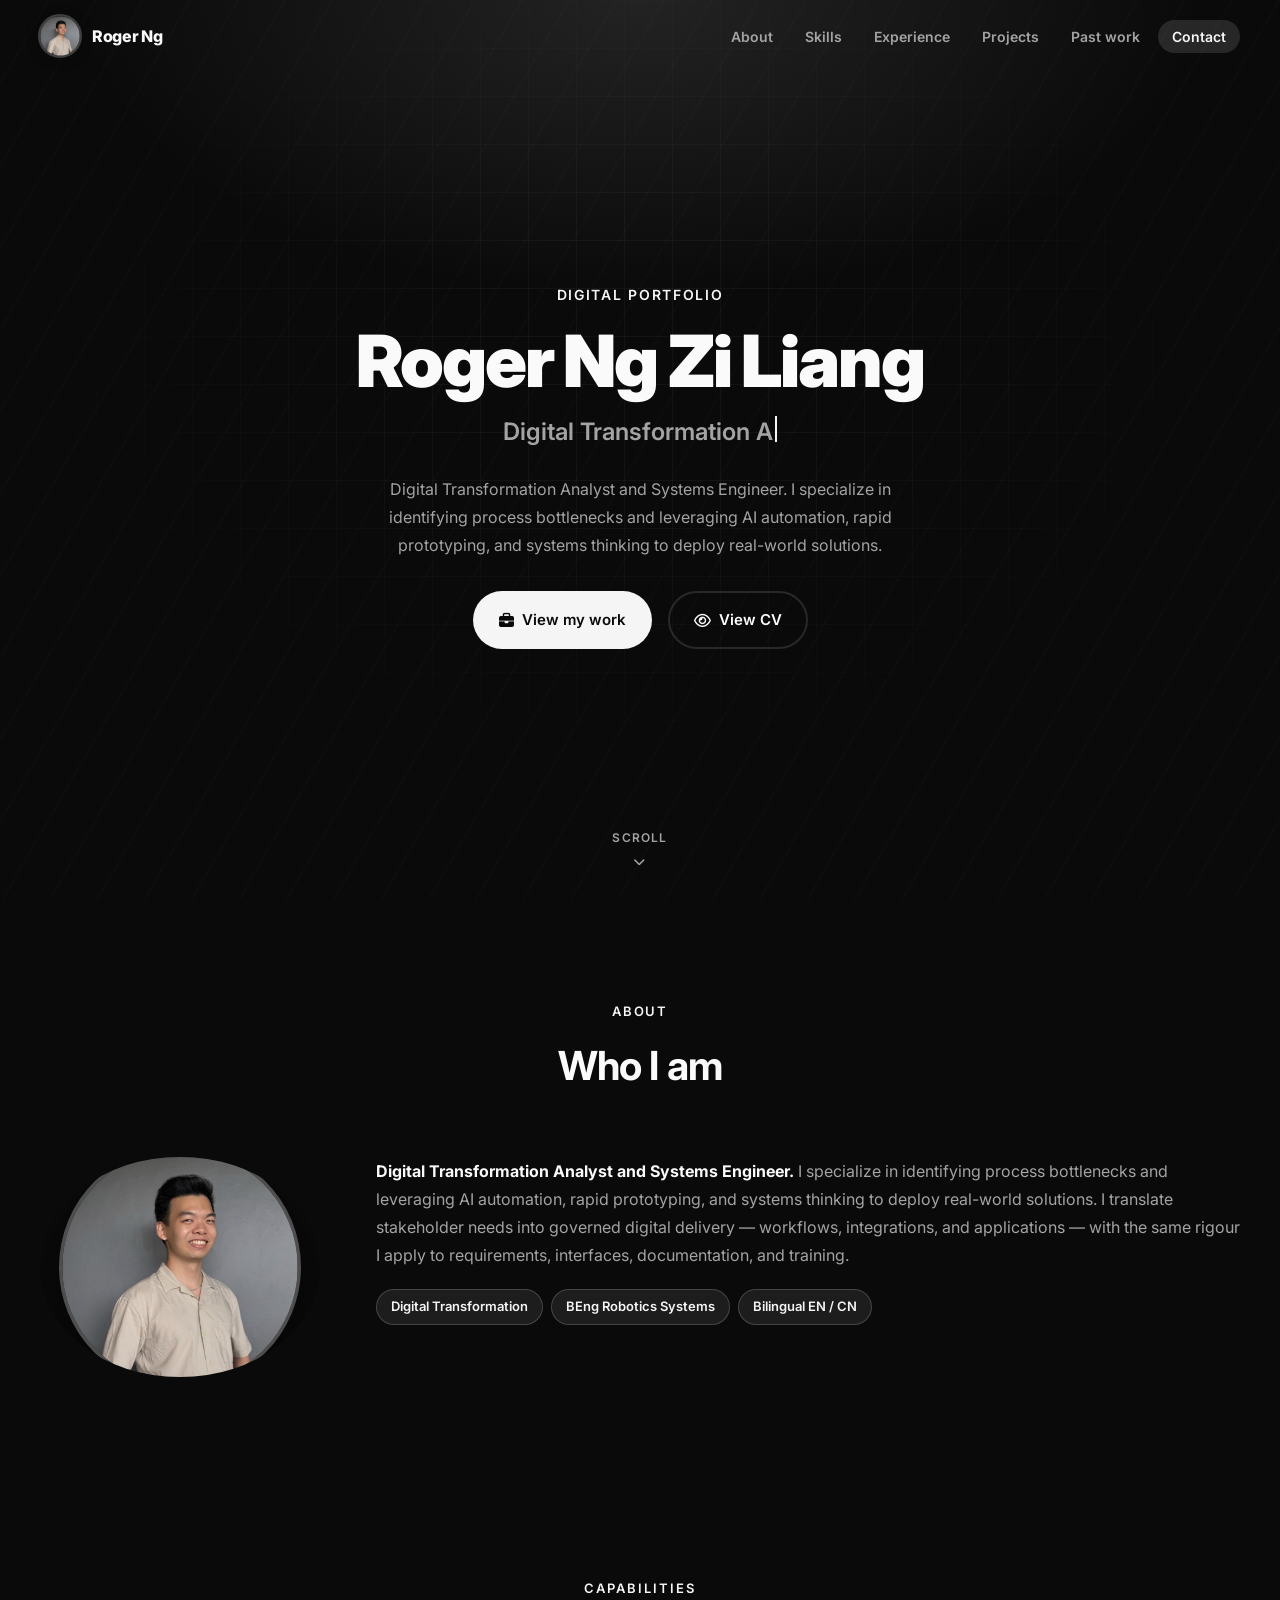
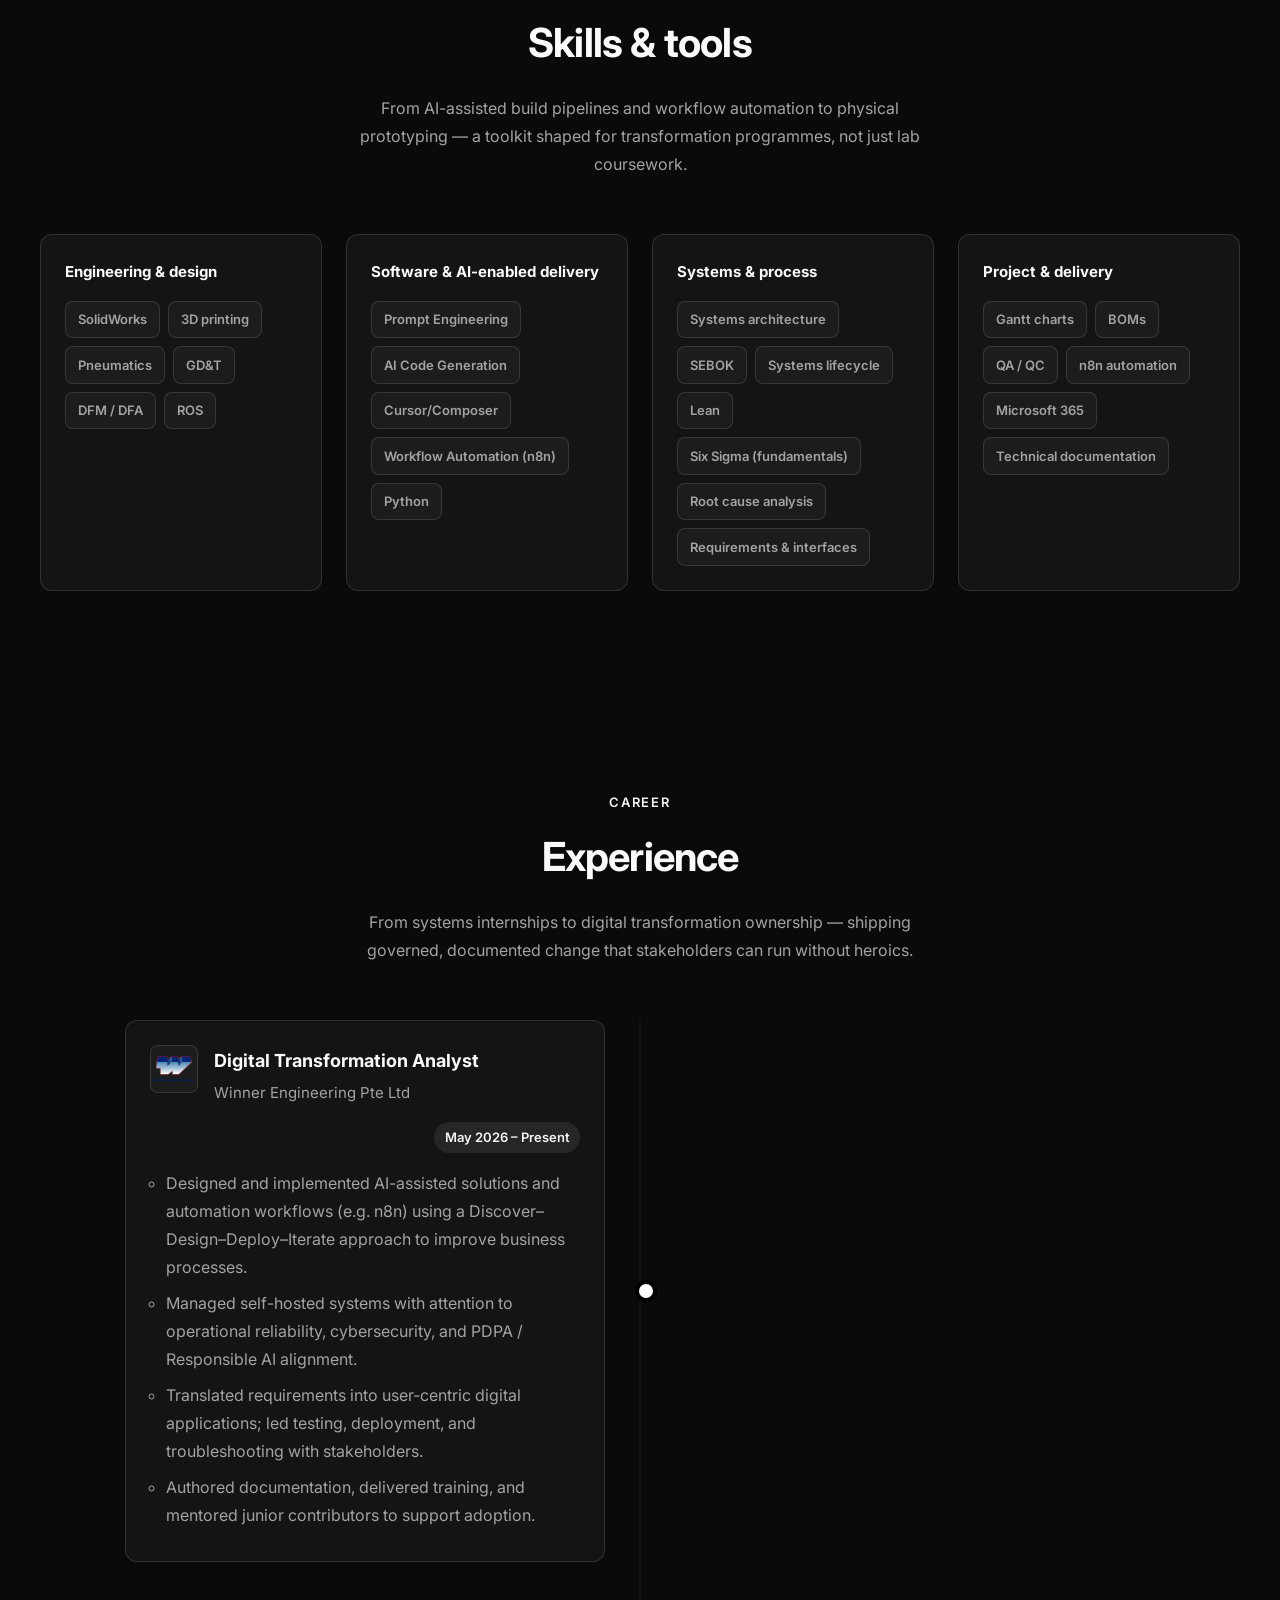
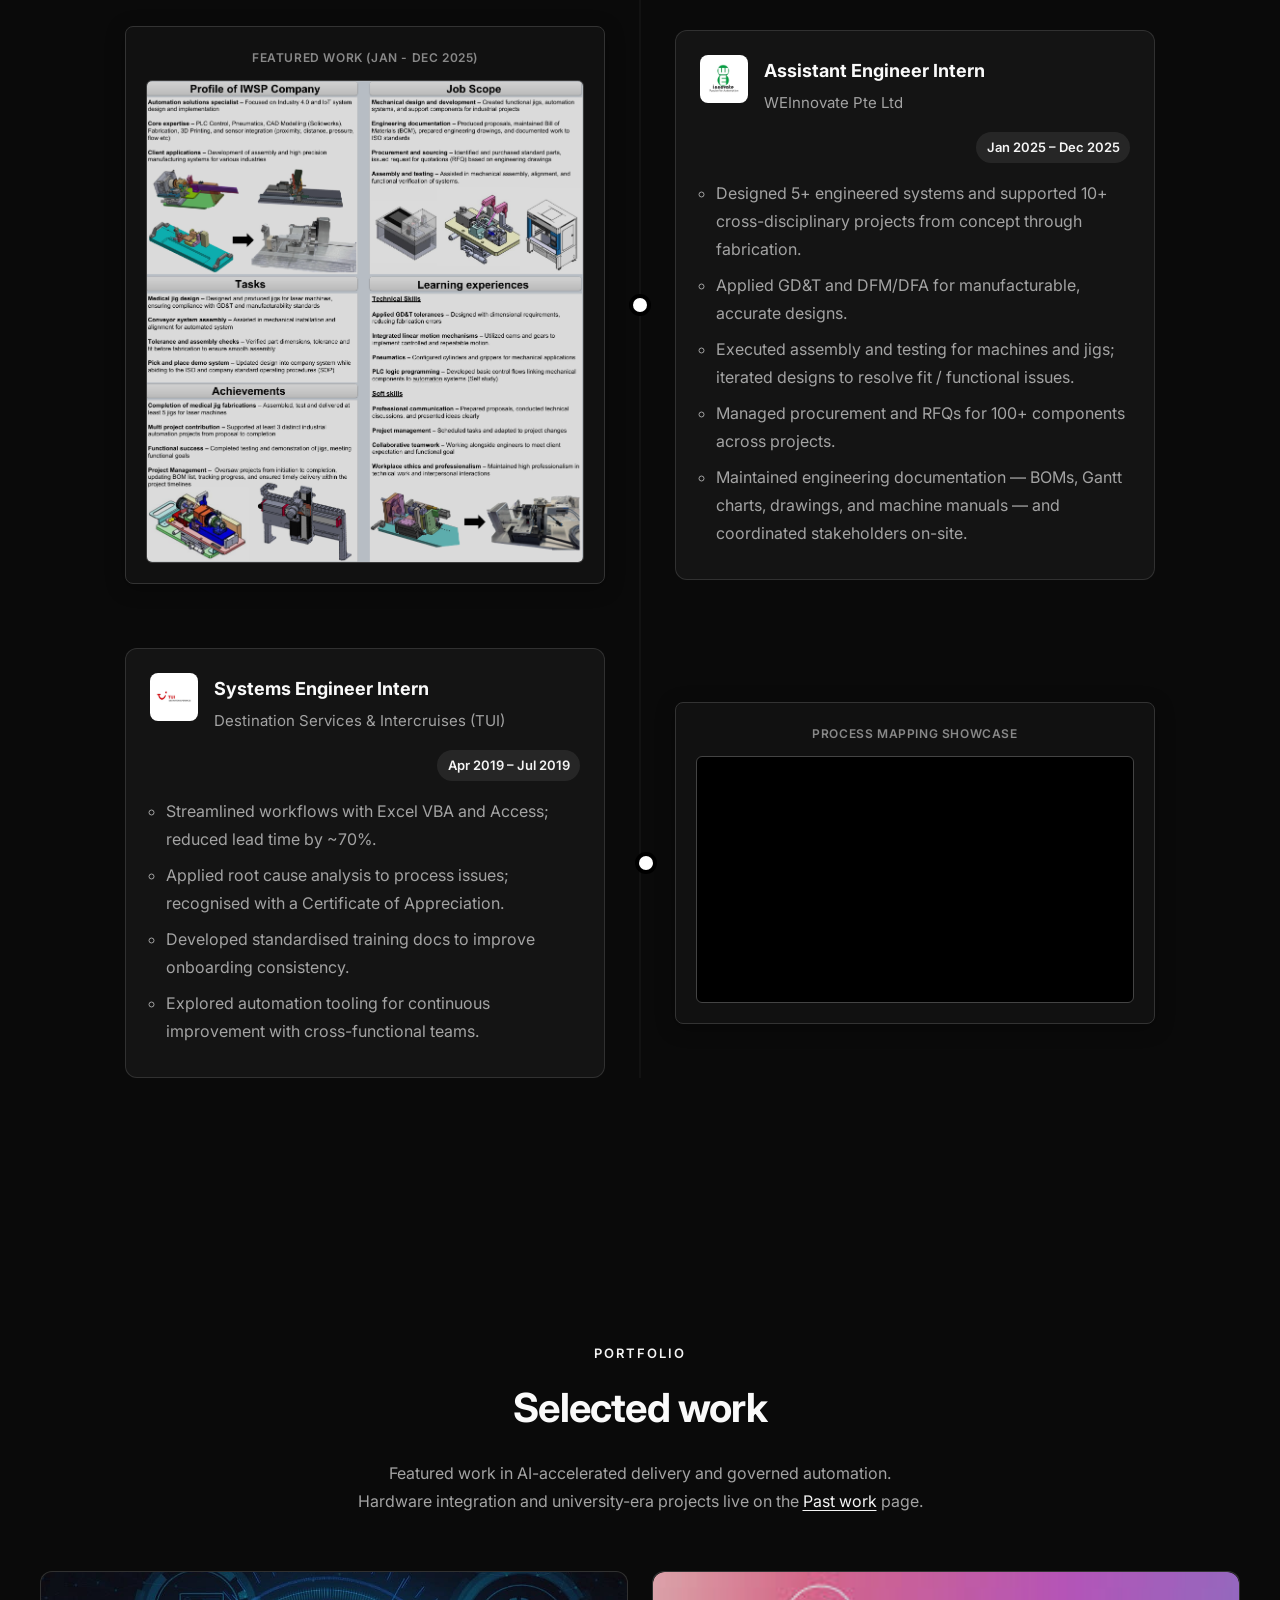
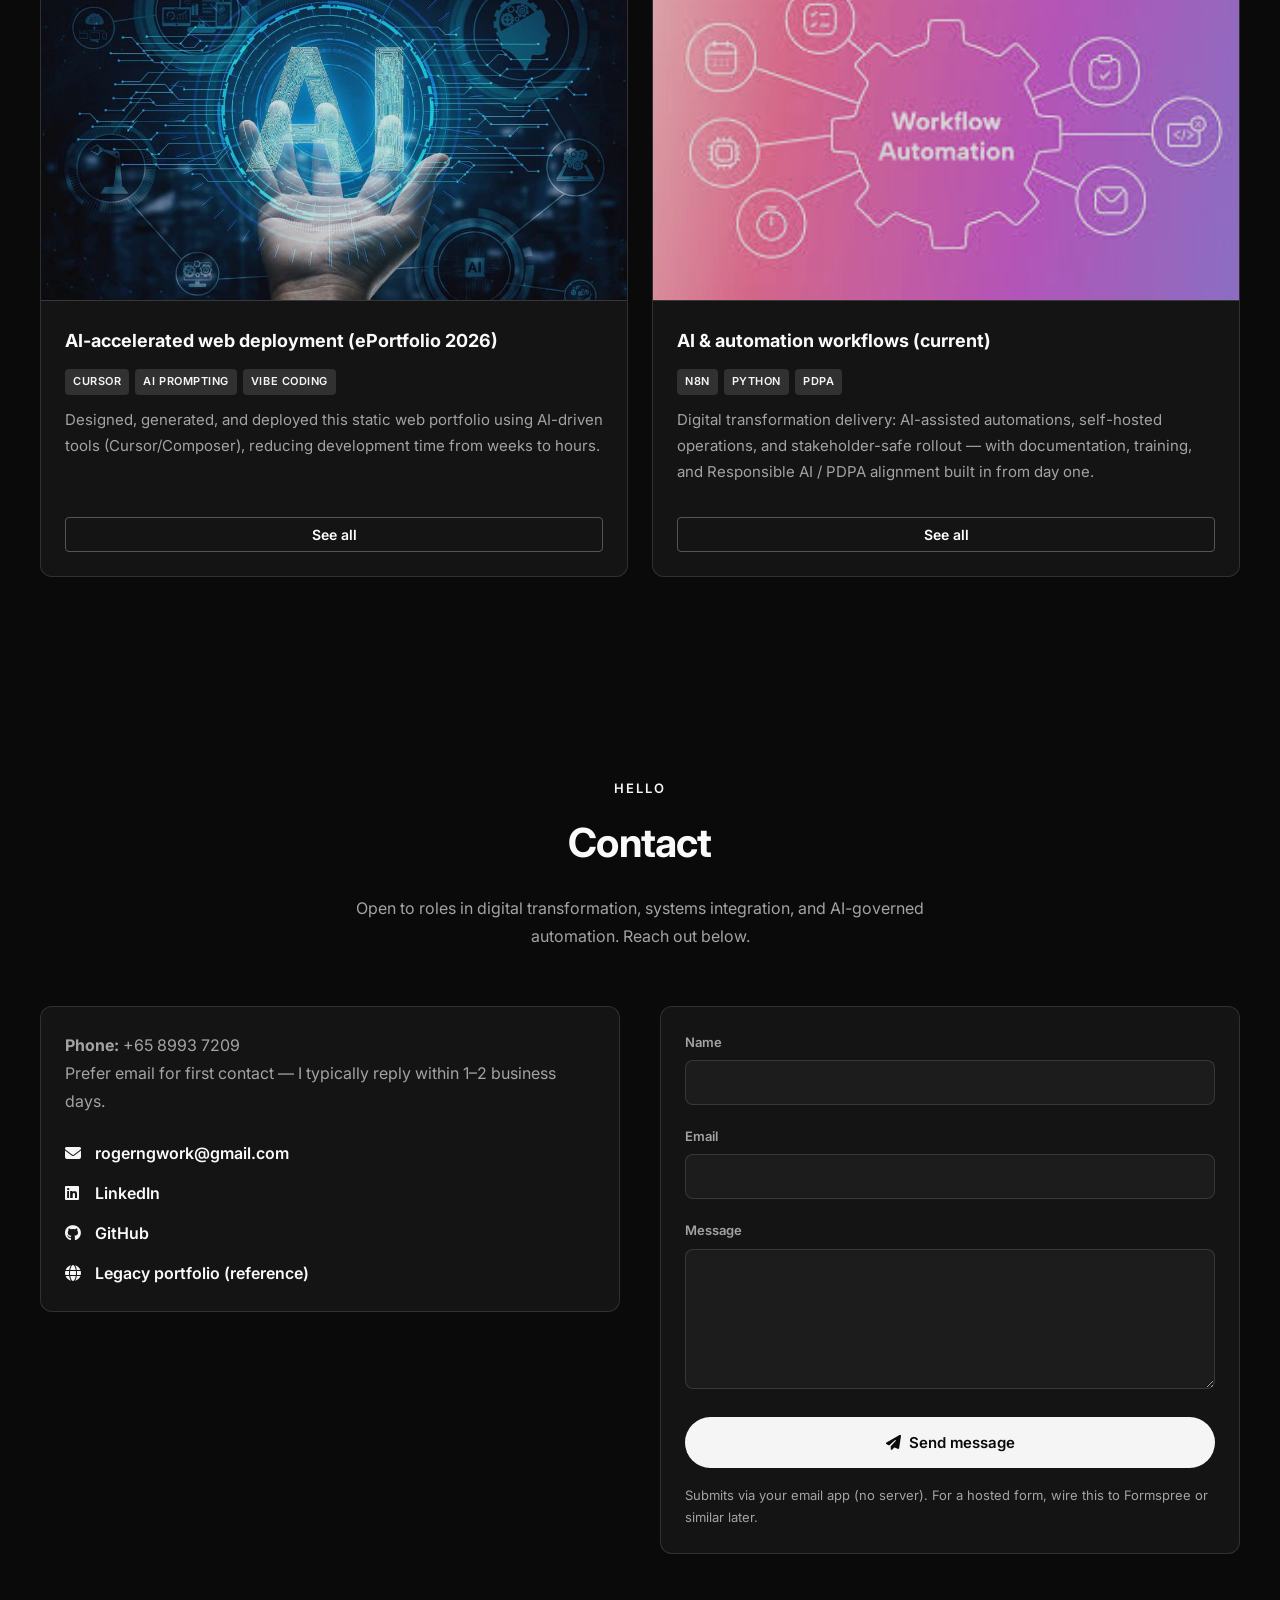
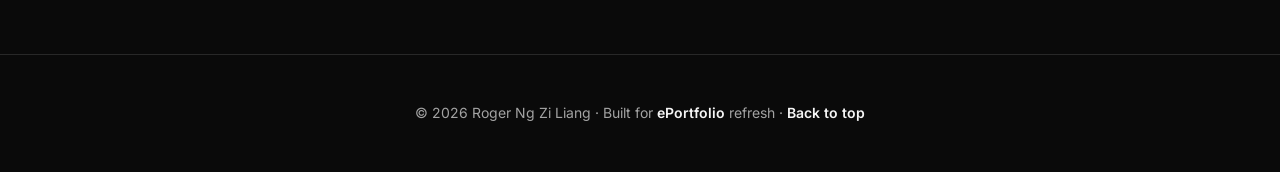
==== commit 17a7e54c: "Update index.html" ====
--- a/index.html
+++ b/index.html
@@ -201,16 +201,26 @@
           background: #222 !important;
         }
         
-        /* Neutralize conflicting row properties from style.css */
-        li.timeline__item {
+        /* Neutralize conflicting row properties from style.css across all selectors */
+        li.timeline__item,
+        li.timeline__item:nth-child(even),
+        li.timeline__item:nth-child(odd) {
           margin-left: 0 !important;
+          margin-right: 0 !important;
           padding-left: 0 !important;
+          padding-right: 0 !important;
+          padding-bottom: 0 !important;
           width: 100% !important;
+          max-width: 100% !important;
           background: none !important;
-        }
+          left: auto !important;
+          right: auto !important;
+          transform: none !important;
+        }
+        
         li.timeline__item::before,
         li.timeline__item::after {
-          display: none !important; /* Disables double-dot ghost artifacts */
+          display: none !important; /* Disables template ghost dot artifacts */
         }
 
         /* Enforce absolute symmetrical three-column row mapping */
@@ -267,6 +277,7 @@
           box-sizing: border-box;
         }
 
+        /* Destroy internal offset position bugs inherited from style.css rules */
         .branch-layout__left .card.exp-card,
         .branch-layout__right .card.exp-card,
         .branch-layout__left .desktop-media-box,
@@ -274,6 +285,10 @@
           width: 100% !important;
           max-width: 480px !important;
           margin: 0 !important;
+          left: auto !important;
+          right: auto !important;
+          transform: none !important;
+          position: relative !important;
           box-sizing: border-box;
         }
         .mobile-media {
@@ -506,11 +521,7 @@
           <ol class="timeline">
             
             <li class="timeline__item reveal branch-layout">
-              <div class="branch-layout__left"></div>
-              <div class="branch-layout__center">
-                <span class="timeline__dot" aria-hidden="true"></span>
-              </div>
-              <div class="branch-layout__right">
+              <div class="branch-layout__left">
                 <article class="card exp-card">
                   <div class="exp-card__header">
                     <div class="exp-card__logo">
@@ -541,6 +552,10 @@
                   </ul>
                 </article>
               </div>
+              <div class="branch-layout__center">
+                <span class="timeline__dot" aria-hidden="true"></span>
+              </div>
+              <div class="branch-layout__right"></div>
             </li>
             
             <li class="timeline__item reveal branch-layout">
@@ -566,7 +581,7 @@
                       <p class="exp-card__company">WEInnovate Pte Ltd</p>
                     </div>
                     <span class="exp-card__date">Jan 2025 – Dec 2025</span>
-                  </div>
+                    </div>
                   
                   <ul class="exp-card__list">
                     <li>Designed 5+ engineered systems and supported 10+ cross-disciplinary projects from concept through fabrication.</li>
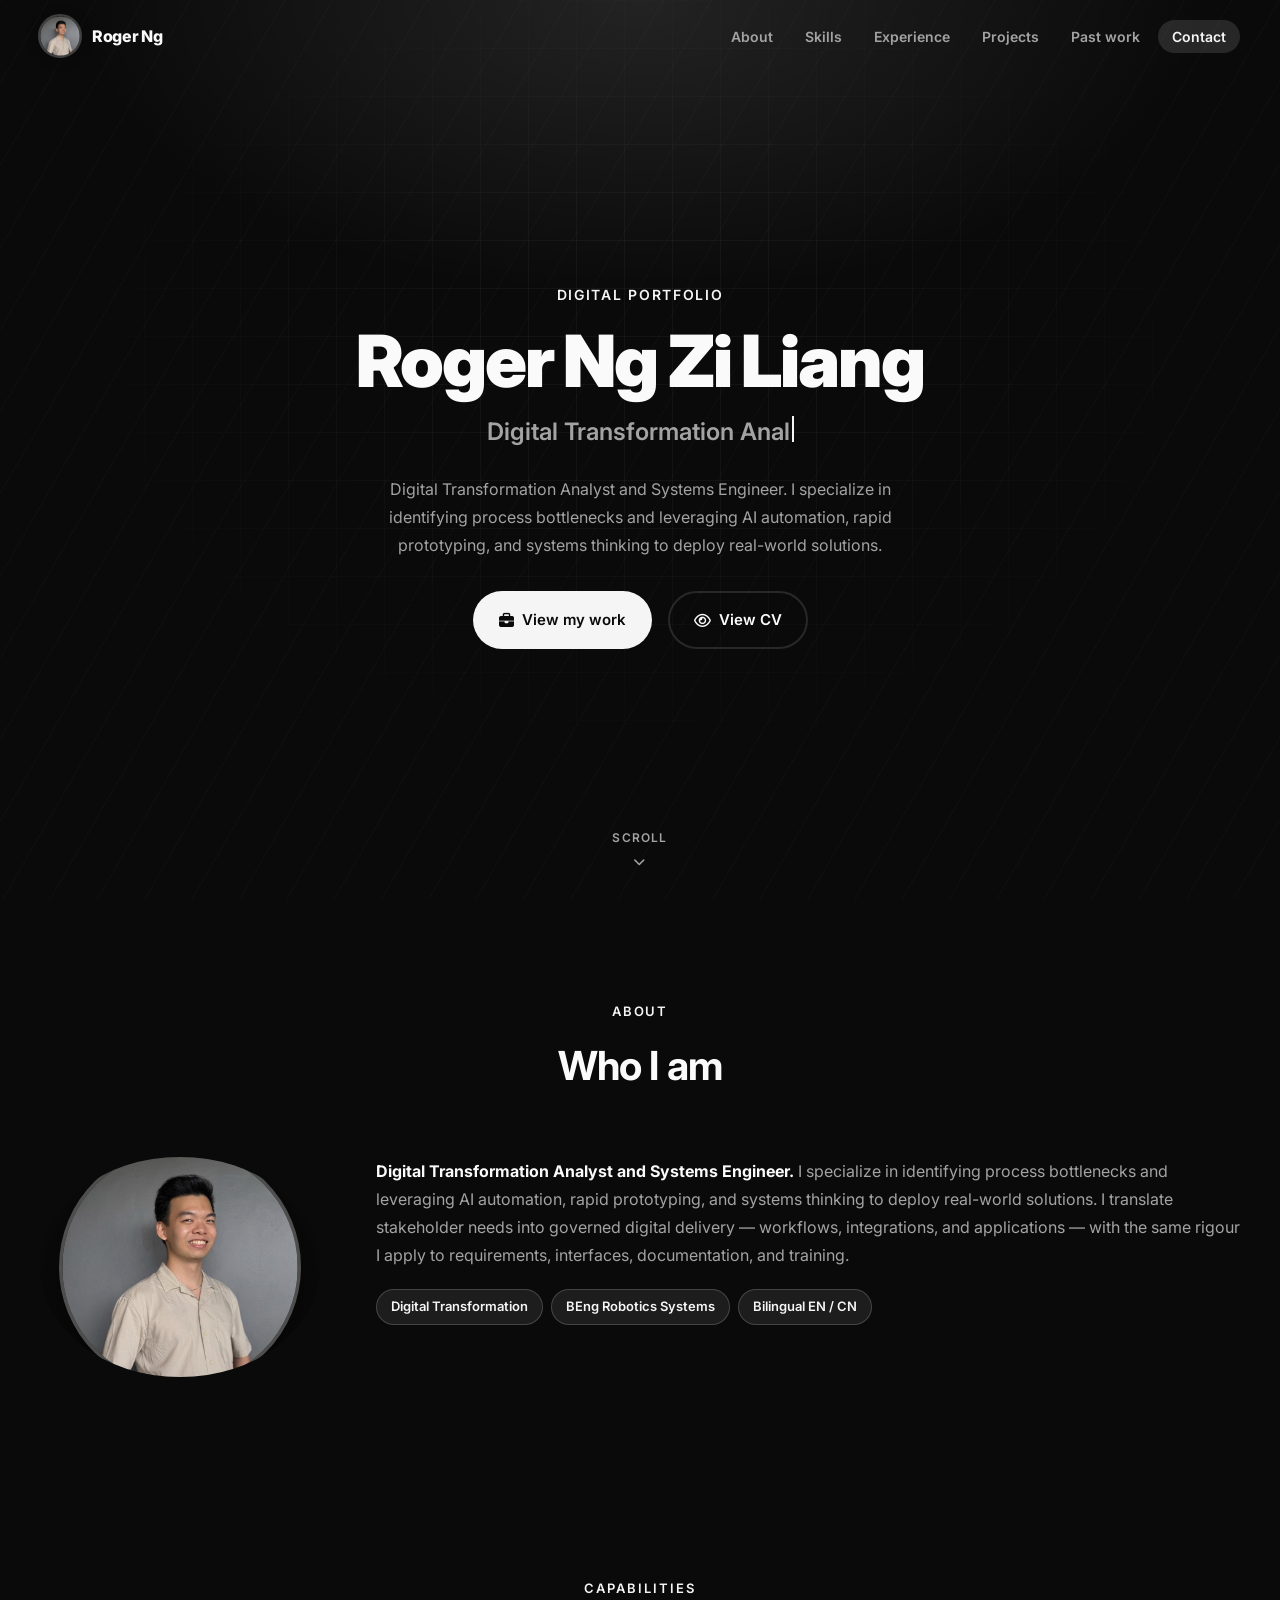
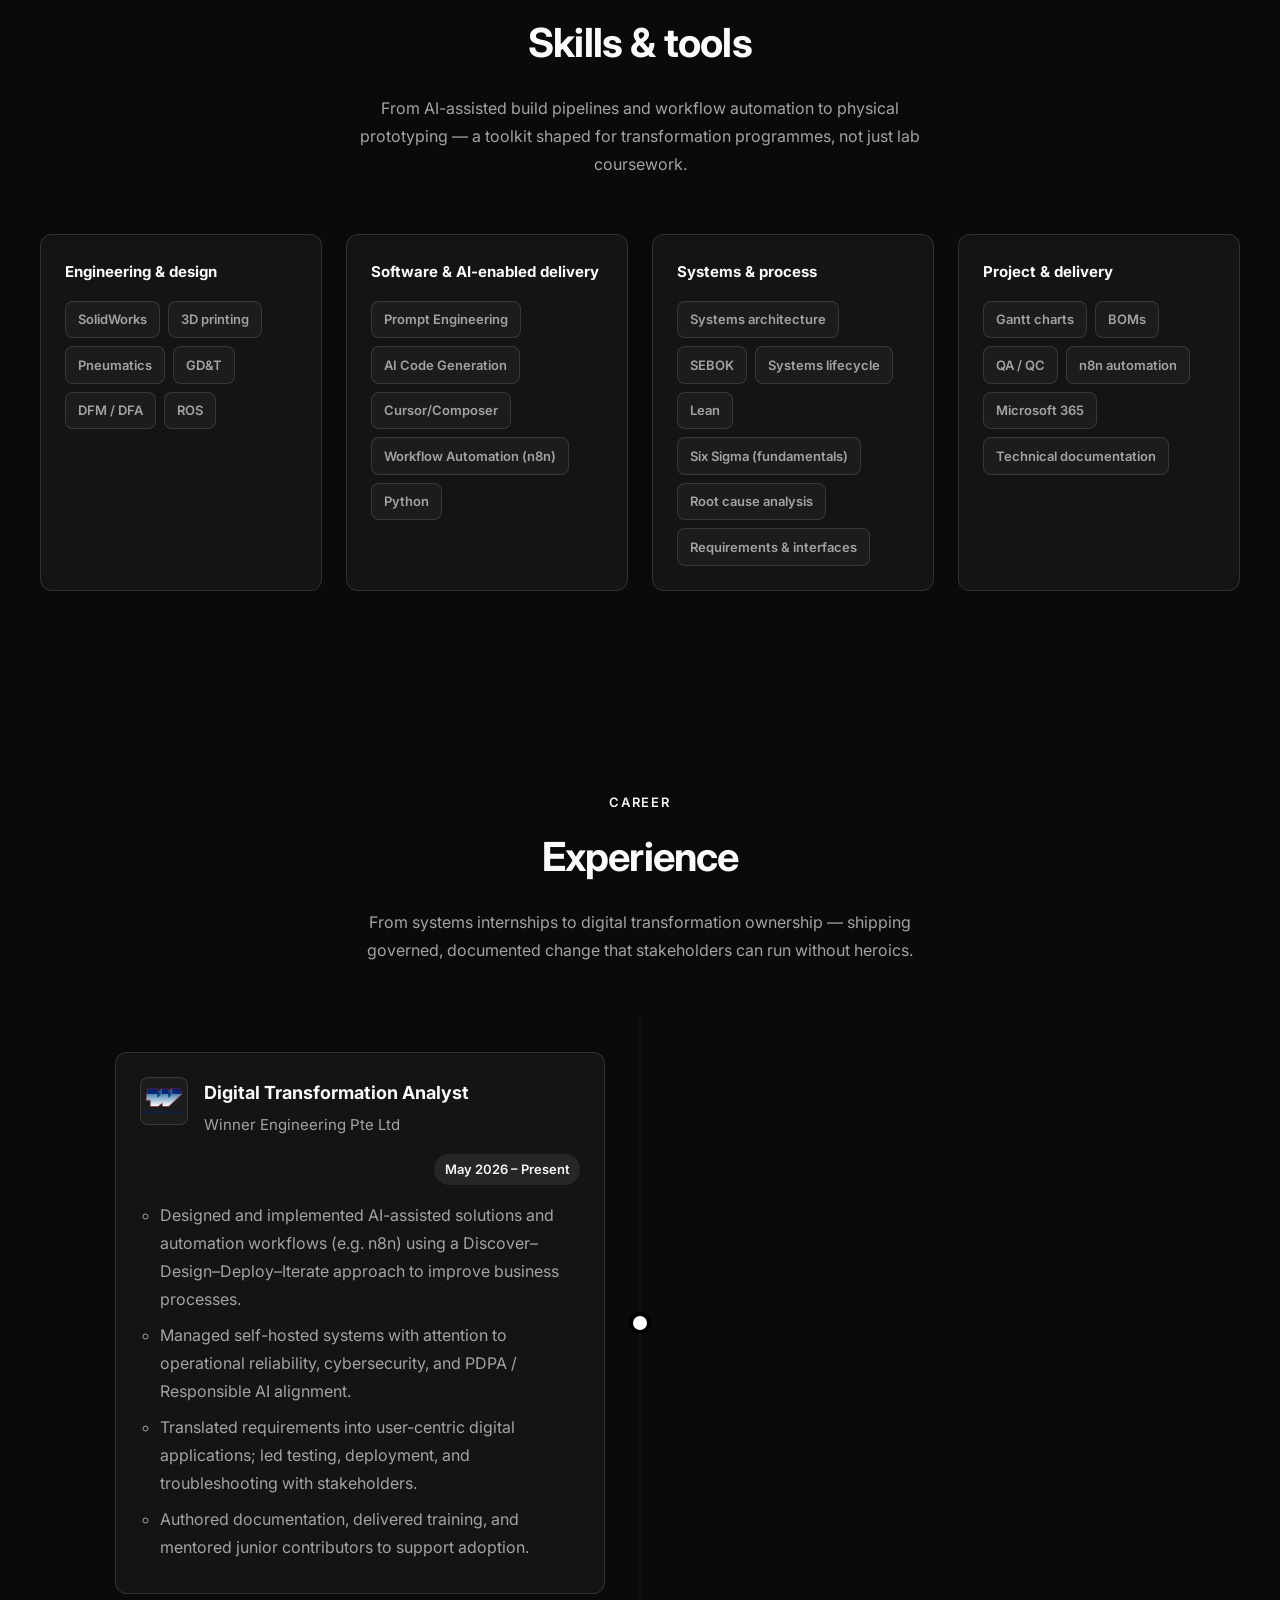
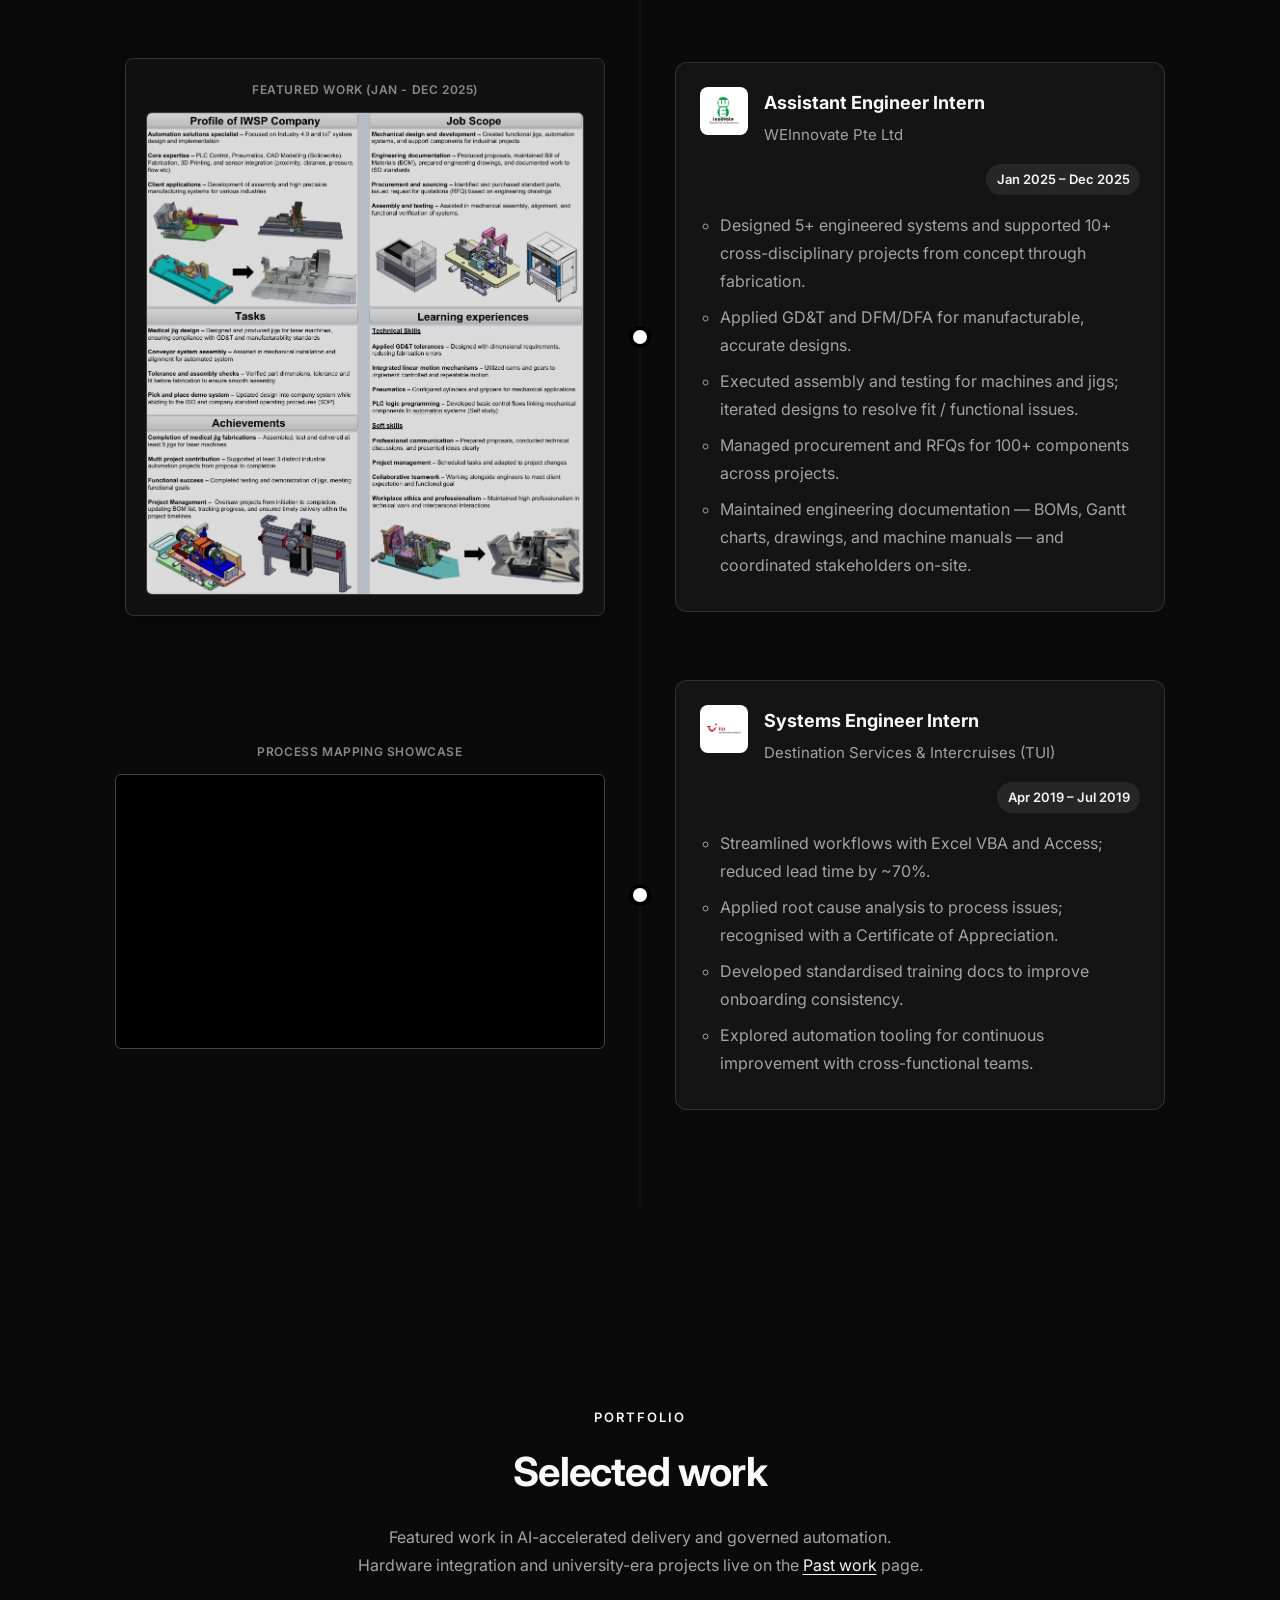
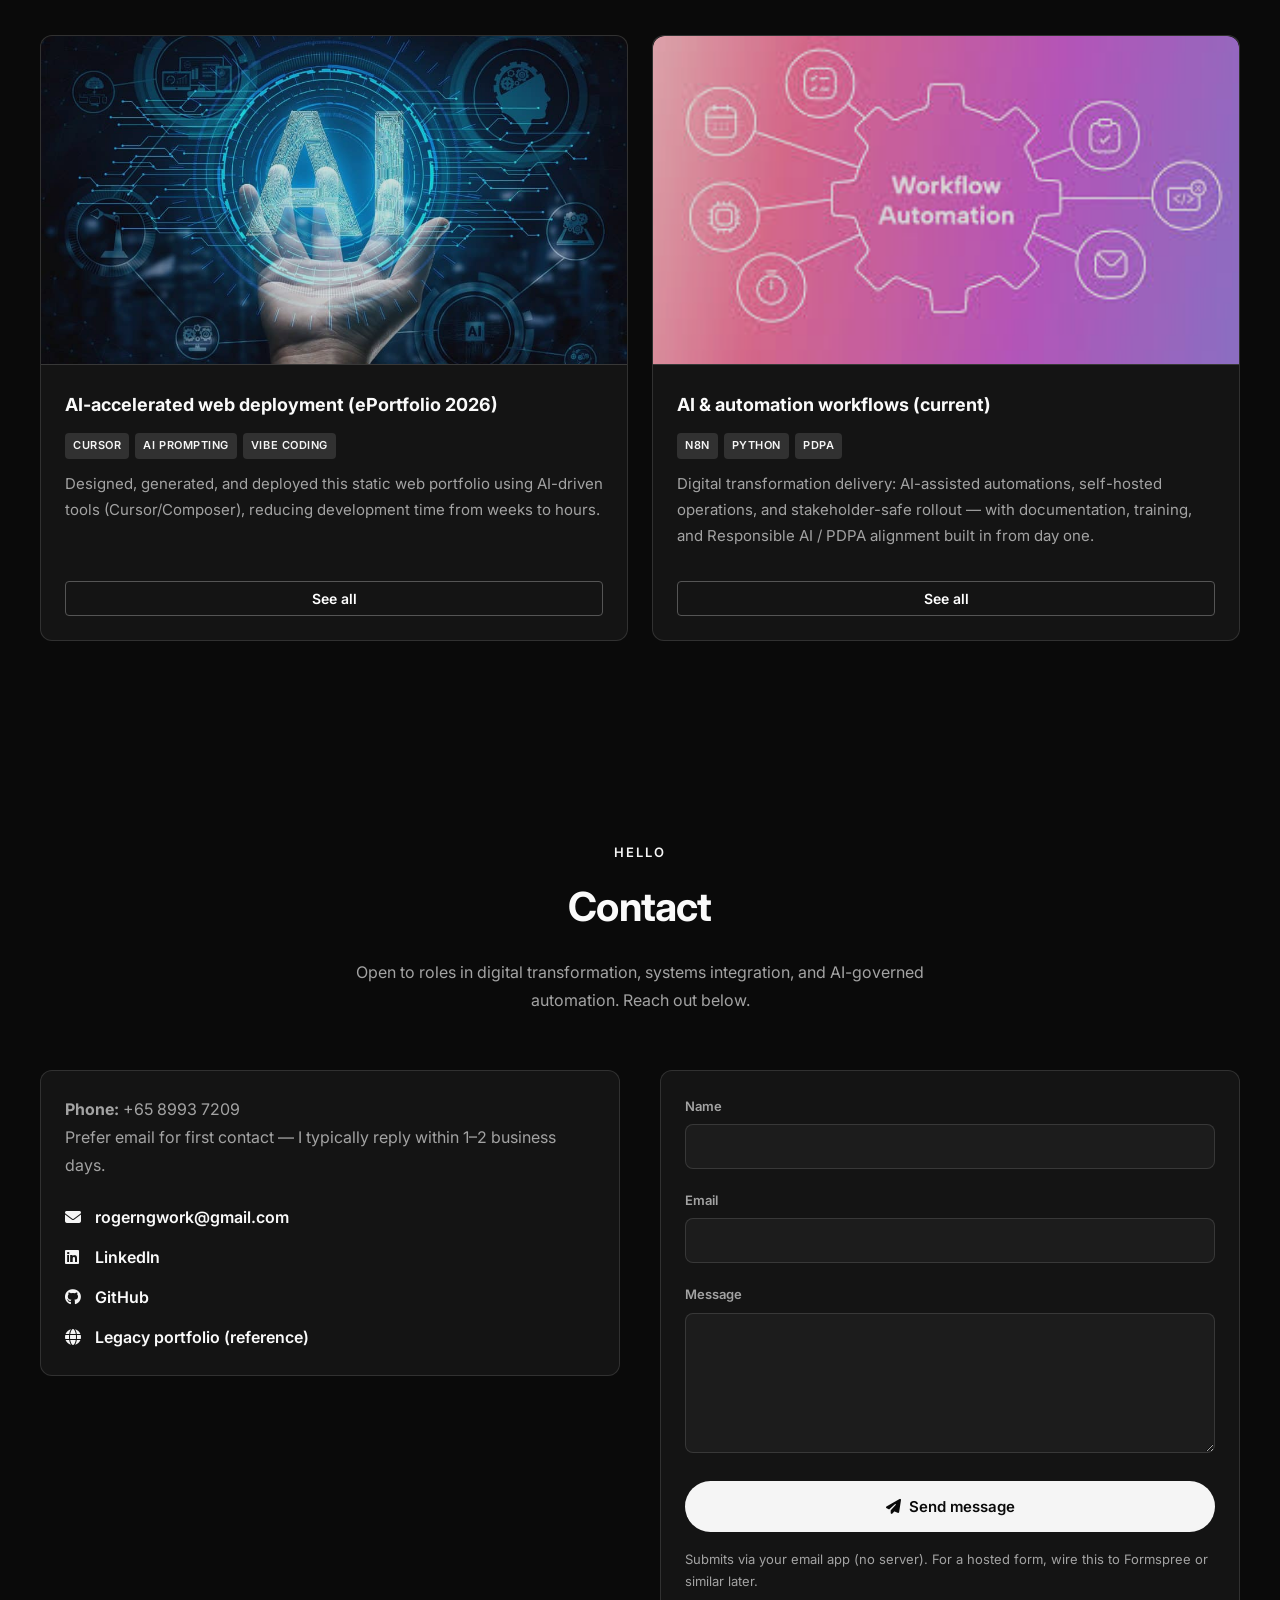
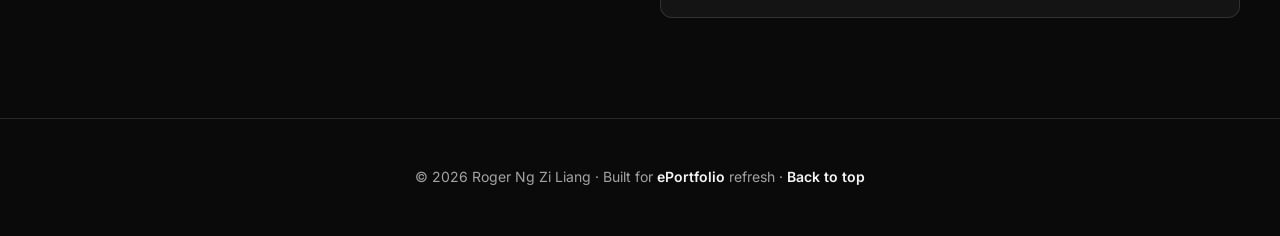
==== commit ccb8f99f: "Update index.html" ====
--- a/index.html
+++ b/index.html
@@ -91,10 +91,6 @@
       .tab-content p {
         margin-bottom: 0.75rem;
       }
-      .branch-layout__left .exp-card__list,
-      .branch-layout__right .exp-card__list {
-        padding-left: 1rem;
-      }
       .tab-content.active { display: block; animation: fadeIn 0.3s ease-in; }
       
       @keyframes fadeIn { from { opacity: 0; transform: translateY(5px); } to { opacity: 1; transform: translateY(0); } }
@@ -150,7 +146,7 @@
         color: #ccc;
       }
 
-      /* Timeline Media Components */
+      /* Timeline Media Layout Box Base Engine */
       .exp-media-title {
         font-size: 0.75rem;
         text-transform: uppercase;
@@ -169,7 +165,7 @@
         overflow: hidden;
         border: 1px solid #444;
       }
-      .desktop-media-box {
+      .exp-media-box {
         width: 100%; 
         max-width: 480px; 
         background: #111;
@@ -181,19 +177,17 @@
       }
 
       /* ========================================================================= */
-      /* MASTER STYLESHEET TIMELINE RESET & ALIGNMENT (PREVENTS OVERLAPS)          */
+      /* BULLETPROOF SYMMETRICAL THREE-COLUMN GRID OVERRIDES                       */
       /* ========================================================================= */
       @media (min-width: 1100px) {
-        /* Force container to be perfectly centralized */
         ol.timeline {
           max-width: 1050px;
           margin: 0 auto !important;
           position: relative;
-          padding-left: 0 !important;
-          padding-right: 0 !important;
+          padding: 2rem 0 !important;
         }
         
-        /* Force template's default track line to sit precisely at 50% center */
+        /* Force template vertical central trace line back to baseline center exactly */
         ol.timeline::before {
           left: 50% !important;
           transform: translateX(-50%) !important;
@@ -201,64 +195,67 @@
           background: #222 !important;
         }
         
-        /* Neutralize conflicting row properties from style.css across all selectors */
+        /* Strip out layout collisions from style.css template configuration rules */
         li.timeline__item,
         li.timeline__item:nth-child(even),
         li.timeline__item:nth-child(odd) {
-          margin-left: 0 !important;
-          margin-right: 0 !important;
-          padding-left: 0 !important;
-          padding-right: 0 !important;
-          padding-bottom: 0 !important;
+          margin: 0 0 4rem 0 !important;
+          padding: 0 !important;
           width: 100% !important;
           max-width: 100% !important;
           background: none !important;
-          left: auto !important;
-          right: auto !important;
-          transform: none !important;
-        }
-        
+          display: block !important;
+        }
         li.timeline__item::before,
         li.timeline__item::after {
-          display: none !important; /* Disables template ghost dot artifacts */
-        }
-
-        /* Enforce absolute symmetrical three-column row mapping */
-        .branch-layout {
+          display: none !important;
+        }
+
+        /* Symmetric row alignment setup map */
+        .timeline-row {
           display: flex !important;
-          flex-direction: row !important;
           width: 100% !important;
-          margin-bottom: 4rem !important;
-          align-items: center !important; 
+          align-items: center !important; /* Perfect visual midpoint lock */
           justify-content: space-between !important;
+          position: relative !important;
         }
         
-        /* Left Column Structure Map */
-        .branch-layout__left {
+        /* Force precise math on column partitions */
+        .timeline-col {
           flex: 0 0 calc(50% - 35px) !important;
           width: calc(50% - 35px) !important;
-          display: flex !important;
-          justify-content: flex-end !important;
-          box-sizing: border-box;
+          box-sizing: border-box !important;
         }
         
-        /* Center Column Spine Map */
-        .branch-layout__center {
+        /* Layout row control shifts */
+        .timeline-row--media-left {
+          flex-direction: row !important;
+        }
+        .timeline-row--media-right {
+          flex-direction: row-reverse !important;
+        }
+        
+        /* Grid Column alignment adjustments */
+        .timeline-row--media-left .exp-media-box { margin-left: auto !important; margin-right: 0 !important; }
+        .timeline-row--media-right .exp-media-box { margin-right: auto !important; margin-left: 0 !important; }
+        .timeline-row--media-left .card.exp-card { margin-right: auto !important; margin-left: 0 !important; }
+        .timeline-row--media-right .card.exp-card { margin-left: auto !important; margin-right: 0 !important; }
+
+        /* Lock the track dot back in dead center of the new dynamic row block height */
+        .timeline-col--center {
           flex: 0 0 70px !important;
           width: 70px !important;
           display: flex !important;
           justify-content: center !important;
           align-items: center !important;
           position: relative !important;
-        }
-        
-        /* Anchor standalone custom node clean on central track layout */
-        .branch-layout__center .timeline__dot {
-          position: relative !important;
-          display: block !important;
-          left: auto !important;
-          top: auto !important;
-          transform: none !important;
+          align-self: stretch !important;
+        }
+        .timeline-col--center .timeline__dot {
+          position: absolute !important;
+          top: 50% !important;
+          left: 50% !important;
+          transform: translate(-50%, -50%) !important;
           width: 14px !important;
           height: 14px !important;
           background: #fff !important;
@@ -267,62 +264,41 @@
           margin: 0 !important;
           z-index: 50 !important;
         }
-
-        /* Right Column Structure Map */
-        .branch-layout__right {
-          flex: 0 0 calc(50% - 35px) !important;
-          width: calc(50% - 35px) !important;
+      }
+
+      /* MOBILE/TABLET RESPONSIVE COMPRESSION FALLBACK */
+      @media (max-width: 1099px) {
+        .timeline-row {
           display: flex !important;
-          justify-content: flex-start !important;
-          box-sizing: border-box;
-        }
-
-        /* Destroy internal offset position bugs inherited from style.css rules */
-        .branch-layout__left .card.exp-card,
-        .branch-layout__right .card.exp-card,
-        .branch-layout__left .desktop-media-box,
-        .branch-layout__right .desktop-media-box {
           width: 100% !important;
-          max-width: 480px !important;
-          margin: 0 !important;
-          left: auto !important;
-          right: auto !important;
-          transform: none !important;
-          position: relative !important;
-          box-sizing: border-box;
-        }
-        .mobile-media {
-          display: none !important; 
-        }
-      }
-
-      /* MOBILE/TABLET: Graceful vertical compression layout fallback */
-      @media (max-width: 1099px) {
-        .branch-layout {
-          display: block !important;
-        }
-        .branch-layout__left,
-        .branch-layout__right {
-          display: block !important;
+        }
+        .timeline-col--center {
+          display: none !important;
+        }
+        .timeline-col {
           width: 100% !important;
-        }
-        .branch-layout__center {
-          display: none !important;
-        }
-        .mobile-media {
+          flex: 1 1 auto !important;
+        }
+        /* Forces standard source flow to position text description on top, attachment beneath */
+        .timeline-row--media-left {
+          flex-direction: column-reverse !important;
+        }
+        .timeline-row--media-right {
+          flex-direction: column !important;
+        }
+        .exp-media-box {
           background: #111;
           padding: 1rem;
           border-radius: 8px;
           border: 1px solid #333;
-          margin-bottom: 1.5rem;
-          margin-top: 1.5rem;
+          margin: 1.5rem auto 0 auto !important;
           text-align: center;
-        }
-      }
-
-      /* ========================================================================= */
-      /* PROFILE IMAGE FRAME LOCK PROPERTIES                                       */
-      /* ========================================================================= */
+          width: 100%;
+          max-width: 100% !important;
+        }
+      }
+
+      /* Profile Image Frame Mask Lock Rules */
       .about__photo-wrap {
         padding: 0; 
         overflow: hidden !important; 
@@ -520,110 +496,119 @@
           </header>
           <ol class="timeline">
             
-            <li class="timeline__item reveal branch-layout">
-              <div class="branch-layout__left">
-                <article class="card exp-card">
-                  <div class="exp-card__header">
-                    <div class="exp-card__logo">
-                      <img src="images/logo-winner-engineering.png" alt="" width="48" height="48" decoding="async" />
+            <li class="timeline__item reveal">
+              <div class="timeline-row timeline-row--media-left">
+                <div class="timeline-col">
+                  <article class="card exp-card">
+                    <div class="exp-card__header">
+                      <div class="exp-card__logo">
+                        <img src="images/logo-winner-engineering.png" alt="" width="48" height="48" decoding="async" />
+                      </div>
+                      <div class="exp-card__meta">
+                        <h3>Digital Transformation Analyst</h3>
+                        <p class="exp-card__company">Winner Engineering Pte Ltd</p>
+                      </div>
+                      <span class="exp-card__date">May 2026 – Present</span>
                     </div>
-                    <div class="exp-card__meta">
-                      <h3>Digital Transformation Analyst</h3>
-                      <p class="exp-card__company">Winner Engineering Pte Ltd</p>
-                    </div>
-                    <span class="exp-card__date">May 2026 – Present</span>
-                  </div>
-                  <ul class="exp-card__list">
-                    <li>
-                      Designed and implemented AI-assisted solutions and automation workflows (e.g. n8n) using a
-                      Discover–Design–Deploy–Iterate approach to improve business processes.
-                    </li>
-                    <li>
-                      Managed self-hosted systems with attention to operational reliability, cybersecurity, and PDPA /
-                      Responsible AI alignment.
-                    </li>
-                    <li>
-                      Translated requirements into user-centric digital applications; led testing, deployment, and
-                      troubleshooting with stakeholders.
-                    </li>
-                    <li>
-                      Authored documentation, delivered training, and mentored junior contributors to support adoption.
-                    </li>
-                  </ul>
-                </article>
-              </div>
-              <div class="branch-layout__center">
-                <span class="timeline__dot" aria-hidden="true"></span>
-              </div>
-              <div class="branch-layout__right"></div>
+                    <ul class="exp-card__list">
+                      <li>
+                        Designed and implemented AI-assisted solutions and automation workflows (e.g. n8n) using a
+                        Discover–Design–Deploy–Iterate approach to improve business processes.
+                      </li>
+                      <li>
+                        Managed self-hosted systems with attention to operational reliability, cybersecurity, and PDPA /
+                        Responsible AI alignment.
+                      </li>
+                      <li>
+                        Translated requirements into user-centric digital applications; led testing, deployment, and
+                        troubleshooting with stakeholders.
+                      </li>
+                      <li>
+                        Authored documentation, delivered training, and mentored junior contributors to support adoption.
+                      </li>
+                    </ul>
+                  </article>
+                </div>
+                <div class="timeline-col timeline-col--center">
+                  <span class="timeline__dot" aria-hidden="true"></span>
+                </div>
+                <div class="timeline-col"></div>
+              </div>
             </li>
             
-            <li class="timeline__item reveal branch-layout">
-              <div class="branch-layout__left">
-                <div class="desktop-media-box">
-                  <span class="exp-media-title">Featured Work (Jan - Dec 2025)</span>
-                  <img src="images/image6.png" alt="WEInnovate Internship Projects" class="zoomable-image" style="width: 100%; height: auto; border-radius: 6px; border: 1px solid #444; background: #000; display: block;" />
-                </div>
-              </div>
-              
-              <div class="branch-layout__center">
-                <span class="timeline__dot" aria-hidden="true"></span>
-              </div>
-
-              <div class="branch-layout__right">
-                <article class="card exp-card">
-                  <div class="exp-card__header">
-                    <div class="exp-card__logo exp-card__logo--light">
-                      <img src="images/logo-weinnovate.png" alt="" width="48" height="48" decoding="async" />
-                    </div>
-                    <div class="exp-card__meta">
-                      <h3>Assistant Engineer Intern</h3>
-                      <p class="exp-card__company">WEInnovate Pte Ltd</p>
-                    </div>
-                    <span class="exp-card__date">Jan 2025 – Dec 2025</span>
-                    </div>
-                  
-                  <ul class="exp-card__list">
-                    <li>Designed 5+ engineered systems and supported 10+ cross-disciplinary projects from concept through fabrication.</li>
-                    <li>Applied GD&amp;T and DFM/DFA for manufacturable, accurate designs.</li>
-                    <li>Executed assembly and testing for machines and jigs; iterated designs to resolve fit / functional issues.</li>
-                    <li>Managed procurement and RFQs for 100+ components across projects.</li>
-                    <li>Maintained engineering documentation — BOMs, Gantt charts, drawings, and machine manuals — and coordinated stakeholders on-site.</li>
-                  </ul>
-                  
-                  <div class="mobile-media">
+            <li class="timeline__item reveal">
+              <div class="timeline-row timeline-row--media-left">
+                <div class="timeline-col">
+                  <div class="exp-media-box">
                     <span class="exp-media-title">Featured Work (Jan - Dec 2025)</span>
                     <img src="images/image6.png" alt="WEInnovate Internship Projects" class="zoomable-image" style="width: 100%; height: auto; border-radius: 6px; border: 1px solid #444; background: #000; display: block;" />
                   </div>
-                </article>
+                </div>
+                
+                <div class="timeline-col timeline-col--center">
+                  <span class="timeline__dot" aria-hidden="true"></span>
+                </div>
+
+                <div class="timeline-col">
+                  <article class="card exp-card">
+                    <div class="exp-card__header">
+                      <div class="exp-card__logo exp-card__logo--light">
+                        <img src="images/logo-weinnovate.png" alt="" width="48" height="48" decoding="async" />
+                      </div>
+                      <div class="exp-card__meta">
+                        <h3>Assistant Engineer Intern</h3>
+                        <p class="exp-card__company">WEInnovate Pte Ltd</p>
+                      </div>
+                      <span class="exp-card__date">Jan 2025 – Dec 2025</span>
+                    </div>
+                    
+                    <ul class="exp-card__list">
+                      <li>Designed 5+ engineered systems and supported 10+ cross-disciplinary projects from concept through fabrication.</li>
+                      <li>Applied GD&amp;T and DFM/DFA for manufacturable, accurate designs.</li>
+                      <li>Executed assembly and testing for machines and jigs; iterated designs to resolve fit / functional issues.</li>
+                      <li>Managed procurement and RFQs for 100+ components across projects.</li>
+                      <li>Maintained engineering documentation — BOMs, Gantt charts, drawings, and machine manuals — and coordinated stakeholders on-site.</li>
+                    </ul>
+                  </article>
+                </div>
               </div>
             </li>
             
-            <li class="timeline__item reveal branch-layout">
-              <div class="branch-layout__left">
-                <article class="card exp-card">
-                  <div class="exp-card__header">
-                    <div class="exp-card__logo exp-card__logo--light">
-                      <img src="images/logo-tui-destination.png" alt="" width="48" height="48" decoding="async" />
+            <li class="timeline__item reveal">
+              <div class="timeline-row timeline-row--media-right">
+                <div class="timeline-col">
+                  <article class="card exp-card">
+                    <div class="exp-card__header">
+                      <div class="exp-card__logo exp-card__logo--light">
+                        <img src="images/logo-tui-destination.png" alt="" width="48" height="48" decoding="async" />
+                      </div>
+                      <div class="exp-card__meta">
+                        <h3>Systems Engineer Intern</h3>
+                        <p class="exp-card__company">Destination Services &amp; Intercruises (TUI)</p>
+                      </div>
+                      <span class="exp-card__date">Apr 2019 – Jul 2019</span>
                     </div>
-                    <div class="exp-card__meta">
-                      <h3>Systems Engineer Intern</h3>
-                      <p class="exp-card__company">Destination Services &amp; Intercruises (TUI)</p>
-                    </div>
-                    <span class="exp-card__date">Apr 2019 – Jul 2019</span>
-                  </div>
-                  
-                  <ul class="exp-card__list">
-                    <li>Streamlined workflows with Excel VBA and Access; reduced lead time by ~70%.</li>
-                    <li>Applied root cause analysis to process issues; recognised with a Certificate of Appreciation.</li>
-                    <li>Developed standardised training docs to improve onboarding consistency.</li>
-                    <li>Explored automation tooling for continuous improvement with cross-functional teams.</li>
-                  </ul>
-
-                  <div class="mobile-media">
+                    
+                    <ul class="exp-card__list">
+                      <li>Streamlined workflows with Excel VBA and Access; reduced lead time by ~70%.</li>
+                      <li>Applied root cause analysis to process issues; recognised with a Certificate of Appreciation.</li>
+                      <li>Developed standardised training docs to improve onboarding consistency.</li>
+                      <li>Explored automation tooling for continuous improvement with cross-functional teams.</li>
+                    </ul>
+                  </article>
+                </div>
+
+                <div class="timeline-col timeline-col--center">
+                  <span class="timeline__dot" aria-hidden="true"></span>
+                </div>
+
+                <div class="timeline-col">
+                  <div class="desktop-media-box">
                     <span class="exp-media-title">Process Mapping Showcase</span>
                     <div class="exp-video-wrapper">
                       <iframe 
+                        width="100%" 
+                        height="100%" 
                         src="https://www.youtube.com/embed/oFT9y6wwQJA" 
                         title="YouTube video player" 
                         frameborder="0" 
@@ -632,26 +617,6 @@
                         style="width: 100%; height: 100%; display: block;">
                       </iframe>
                     </div>
-                  </div>
-                </article>
-              </div>
-
-              <div class="branch-layout__center">
-                <span class="timeline__dot" aria-hidden="true"></span>
-              </div>
-
-              <div class="branch-layout__right">
-                <div class="desktop-media-box">
-                  <span class="exp-media-title">Process Mapping Showcase</span>
-                  <div class="exp-video-wrapper">
-                    <iframe 
-                      src="https://www.youtube.com/embed/oFT9y6wwQJA" 
-                      title="YouTube video player" 
-                      frameborder="0" 
-                      allow="accelerometer; autoplay; clipboard-write; encrypted-media; gyroscope; picture-in-picture" 
-                      allowfullscreen 
-                      style="width: 100%; height: 100%; display: block;">
-                    </iframe>
                   </div>
                 </div>
               </div>
@@ -896,7 +861,7 @@
         const lightboxClose = document.getElementById('lightbox-close');
 
         document.body.addEventListener('click', (e) => {
-          if (e.target.tagName === 'IMG' && (e.target.closest('.branch-layout__media--left') || e.target.closest('.branch-layout__media--right') || e.target.closest('.mobile-media') || e.target.closest('.project-card__media') || e.target.classList.contains('zoomable-image'))) {
+          if (e.target.tagName === 'IMG' && (e.target.closest('.timeline-col') || e.target.closest('.project-card__media') || e.target.classList.contains('zoomable-image'))) {
             lightboxImg.src = e.target.src;
             lightbox.classList.add('is-active');
             document.body.style.overflow = 'hidden'; 
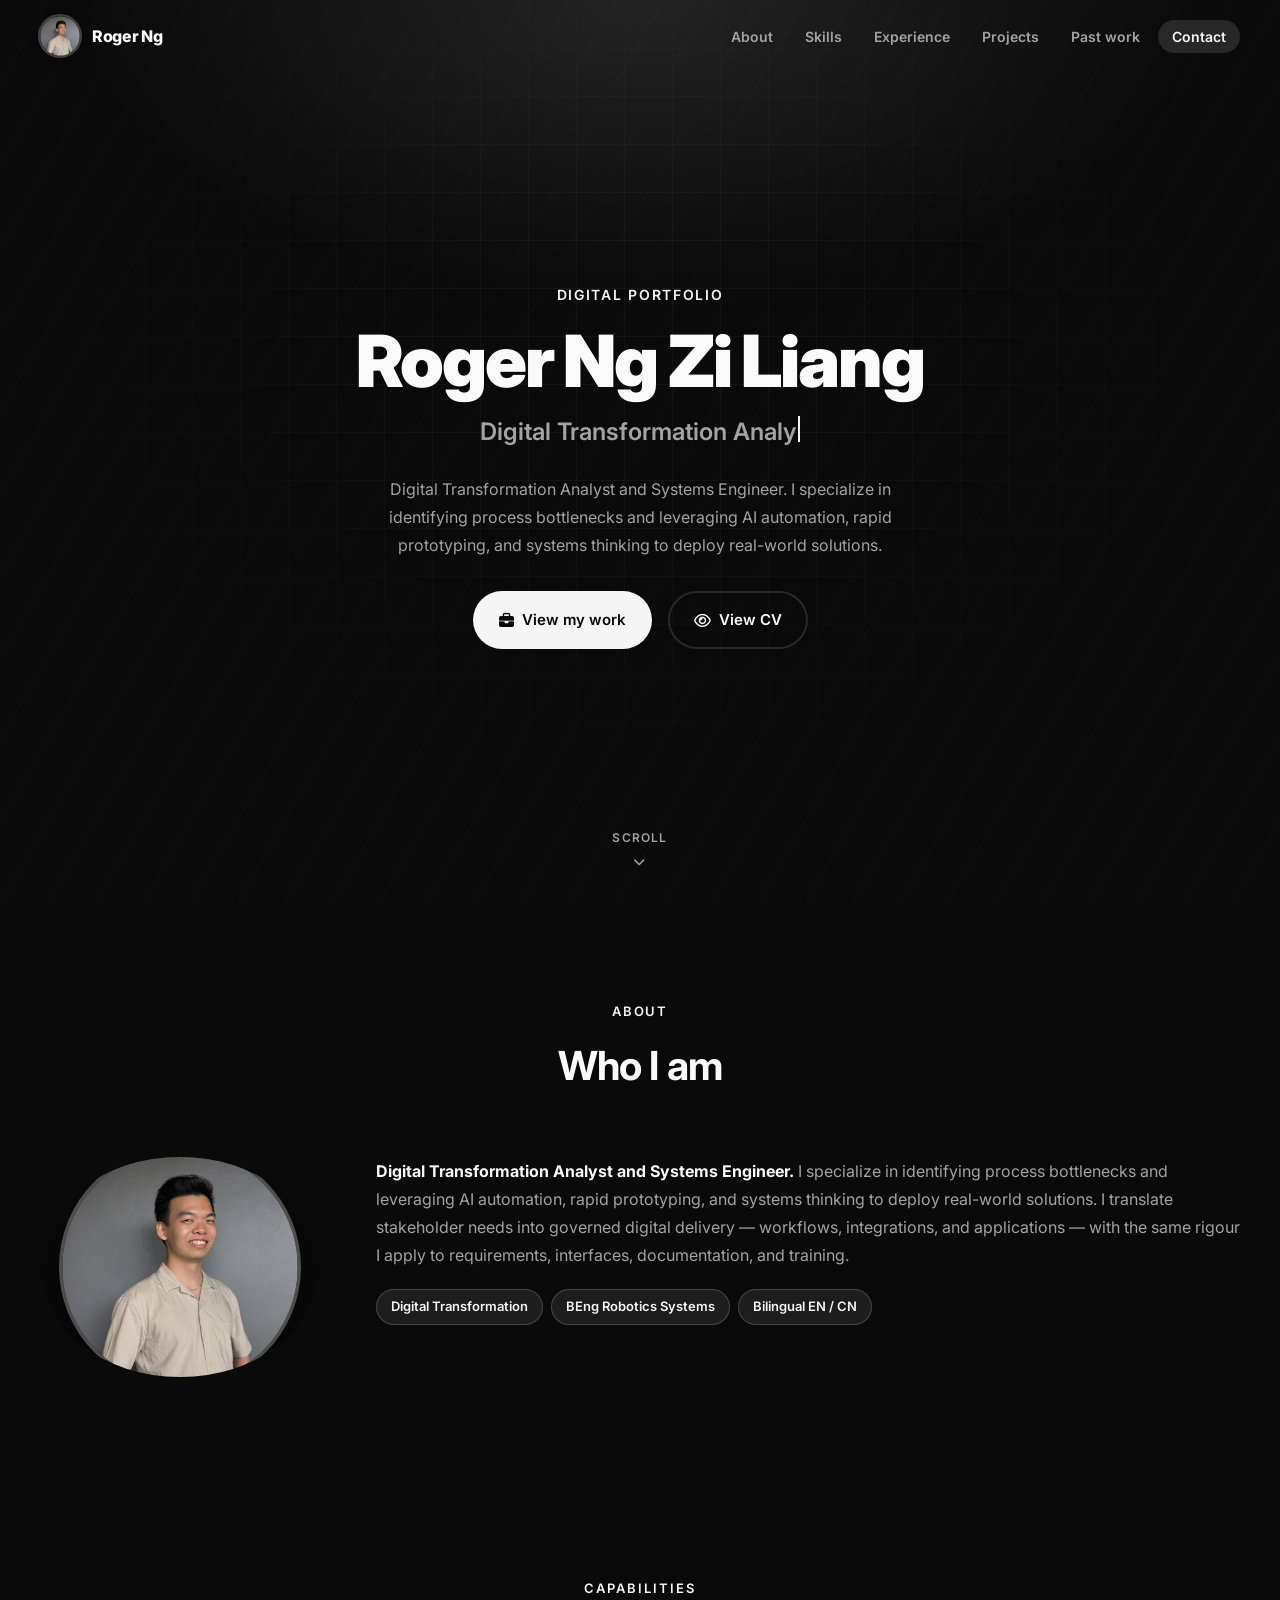
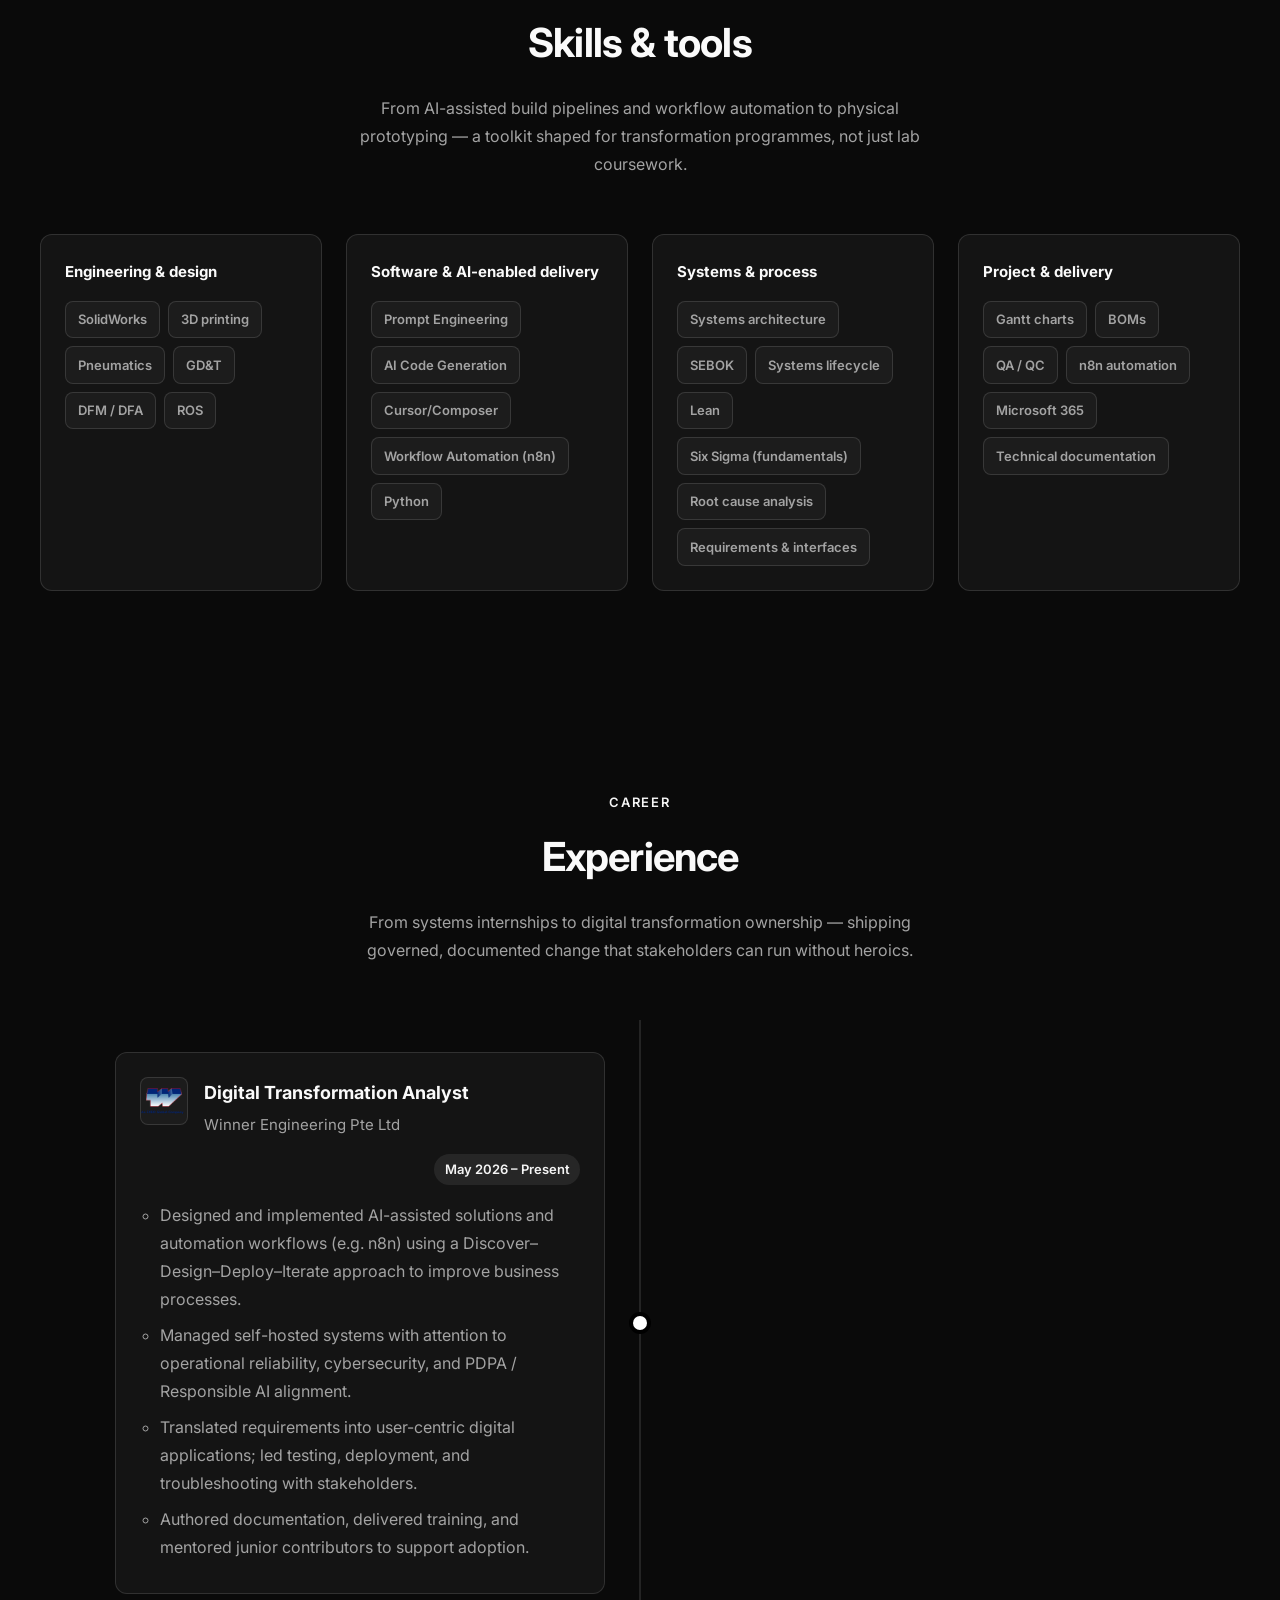
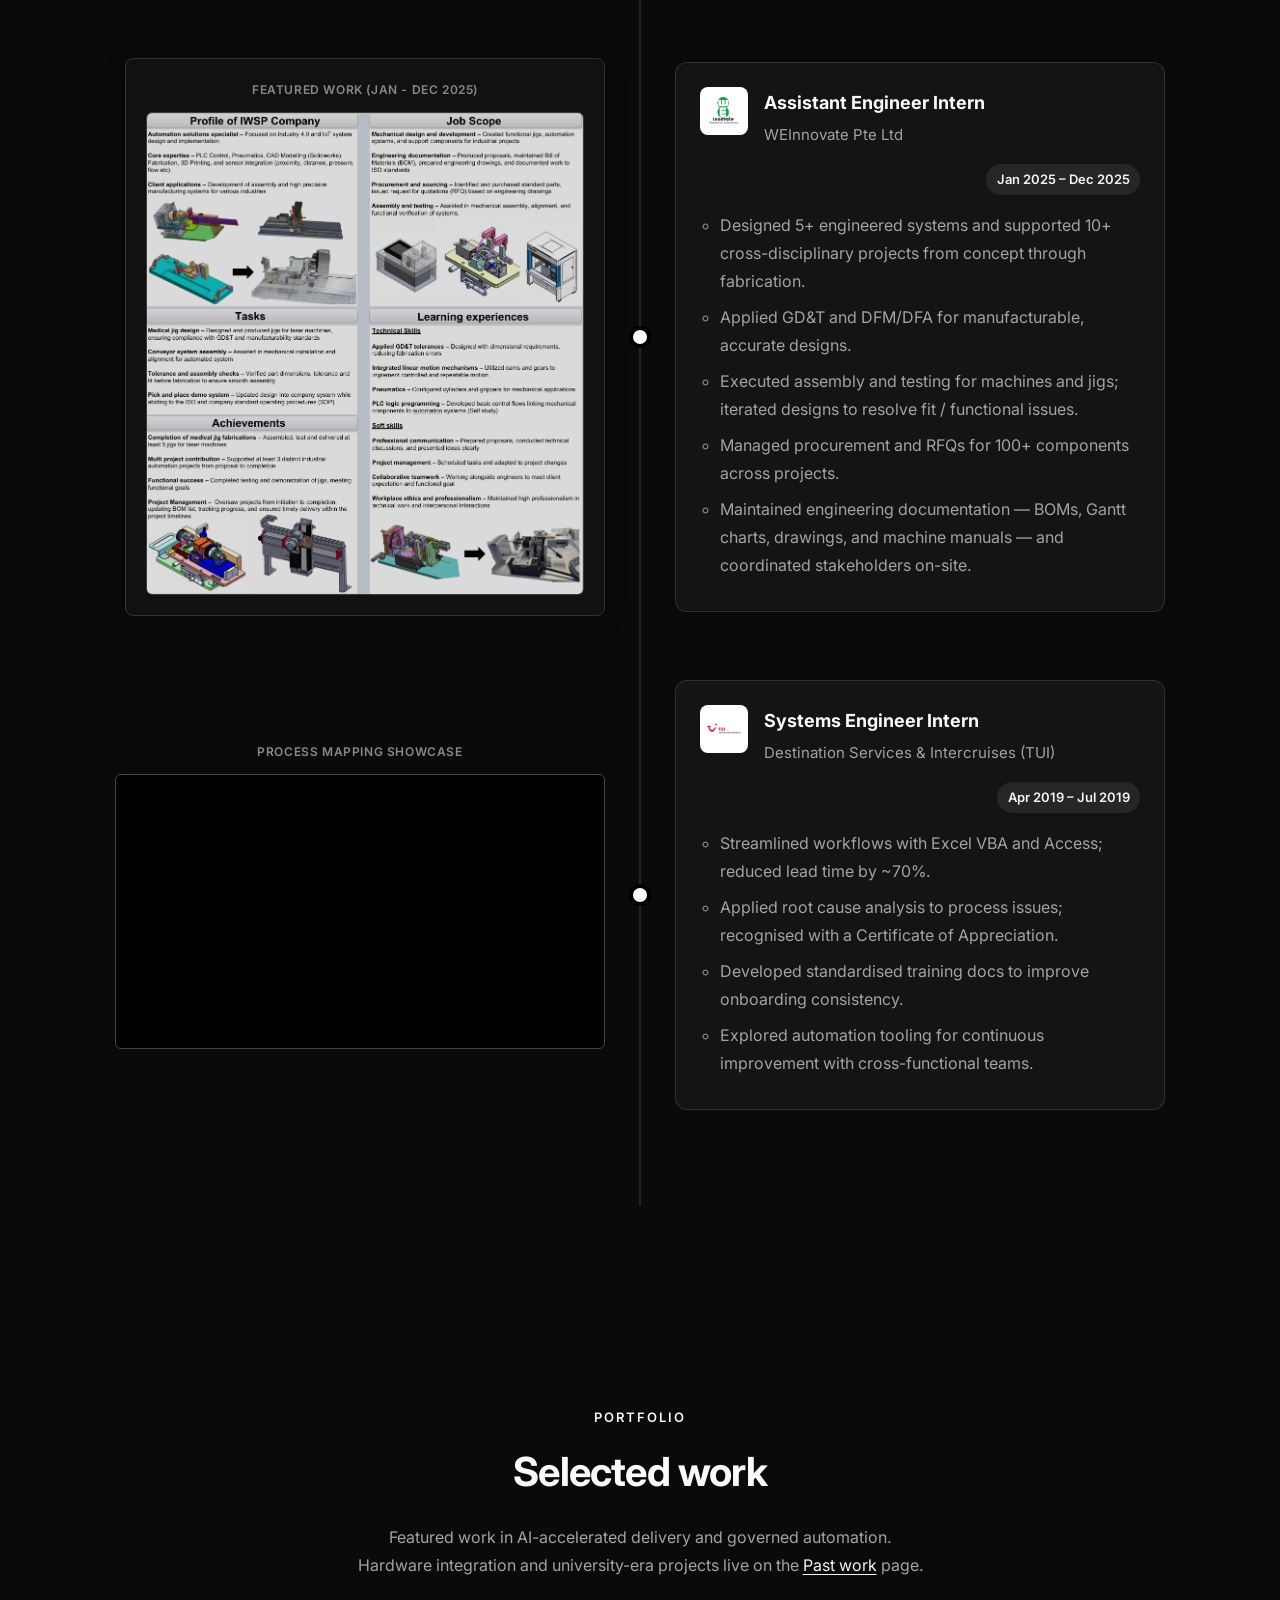
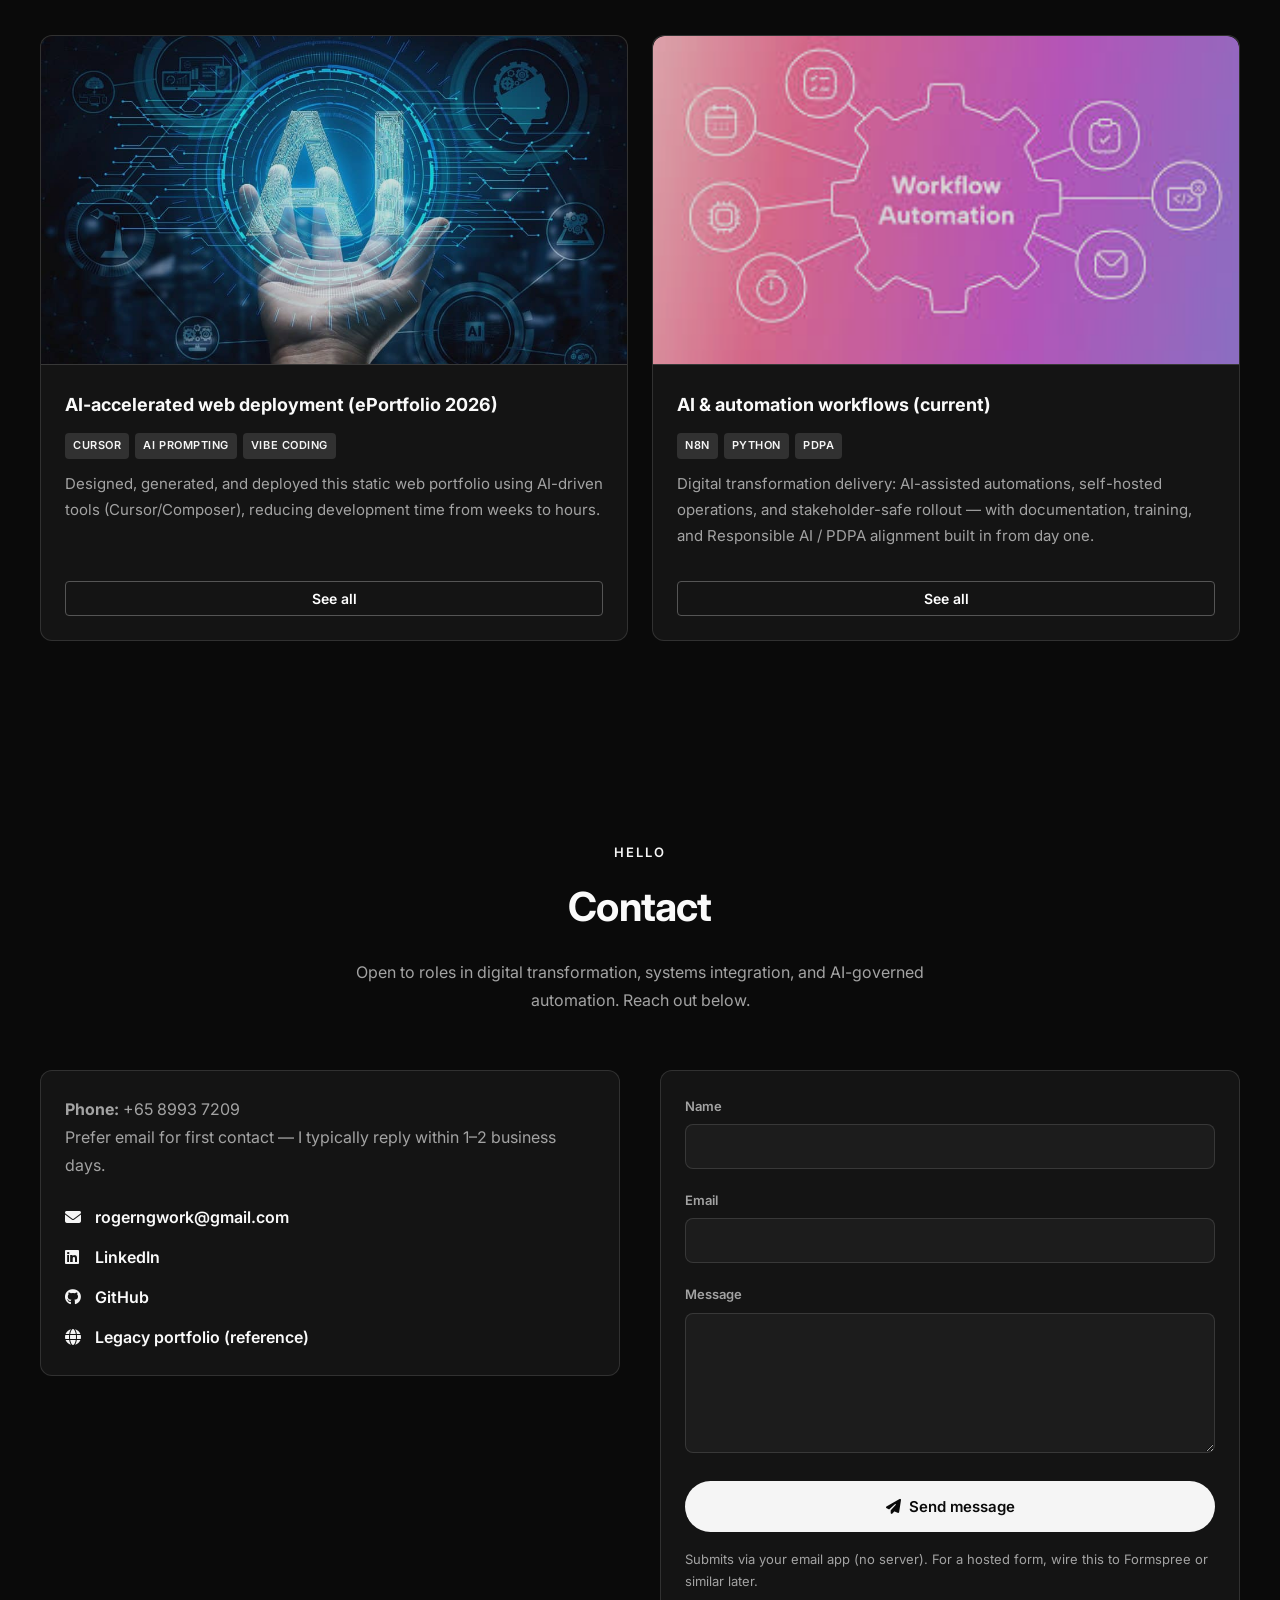
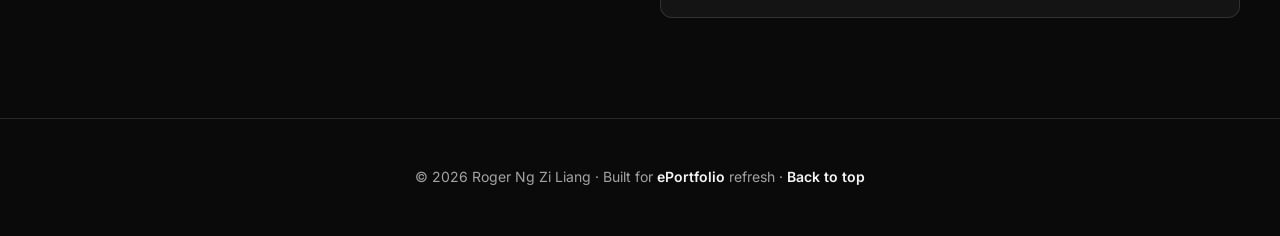
==== commit a9ad96bc: "line tree color" ====
--- a/index.html
+++ b/index.html
@@ -91,6 +91,10 @@
       .tab-content p {
         margin-bottom: 0.75rem;
       }
+      .branch-layout__left .exp-card__list,
+      .branch-layout__right .exp-card__list {
+        padding-left: 1rem;
+      }
       .tab-content.active { display: block; animation: fadeIn 0.3s ease-in; }
       
       @keyframes fadeIn { from { opacity: 0; transform: translateY(5px); } to { opacity: 1; transform: translateY(0); } }
@@ -146,7 +150,7 @@
         color: #ccc;
       }
 
-      /* Timeline Media Layout Box Base Engine */
+      /* Timeline Media Components */
       .exp-media-title {
         font-size: 0.75rem;
         text-transform: uppercase;
@@ -177,9 +181,14 @@
       }
 
       /* ========================================================================= */
-      /* BULLETPROOF SYMMETRICAL THREE-COLUMN GRID OVERRIDES                       */
+      /* GLOBAL AND DESKTOP TIMELINE TRACK LINE RESET & COLOR OVERRIDES            */
       /* ========================================================================= */
+      ol.timeline::before {
+        background: #555 !important; /* Force track line to be an elegant visible gray on mobile & desktop */
+      }
+
       @media (min-width: 1100px) {
+        /* Force container to be perfectly centralized */
         ol.timeline {
           max-width: 1050px;
           margin: 0 auto !important;
@@ -187,12 +196,12 @@
           padding: 2rem 0 !important;
         }
         
-        /* Force template vertical central trace line back to baseline center exactly */
+        /* Force template's default track line to sit precisely at 50% center */
         ol.timeline::before {
           left: 50% !important;
           transform: translateX(-50%) !important;
           width: 2px !important;
-          background: #222 !important;
+          background: #555 !important; /* Unified visible track line gray color */
         }
         
         /* Strip out layout collisions from style.css template configuration rules */
@@ -721,7 +730,7 @@
                     <p>Teams needed dependable handoffs between tools without multiplying shadow IT: manual steps slowed onboarding, duplicated data entry, and created grey areas for PDPA, retention, and Responsible AI expectations.</p>
                   </div>
                   <div id="tab-auto-exec" class="tab-content">
-                    <p>I prototyped and hardened flows in n8n with Python connectors where needed, mapped trust boundaries for each integration, and wrote operator-facing documentation so automations could be owned after launch — not dependent on ad-hoc fixes.</p>
+                    <p>I prototyped and hardened flows in n8n with Python connectors where needed, mapping trust boundaries for each integration, and wrote operator-facing documentation so automations could be owned after launch — not dependent on ad-hoc fixes.</p>
                   </div>
                   <div id="tab-auto-outcome" class="tab-content">
                     <p>Outcomes were framed around fewer manual touches, clearer exception paths, and measurable cycle time — so stakeholders could adopt the workflows confidently while staying inside governance boundaries (anonymise exact metrics where NDAs apply).</p>
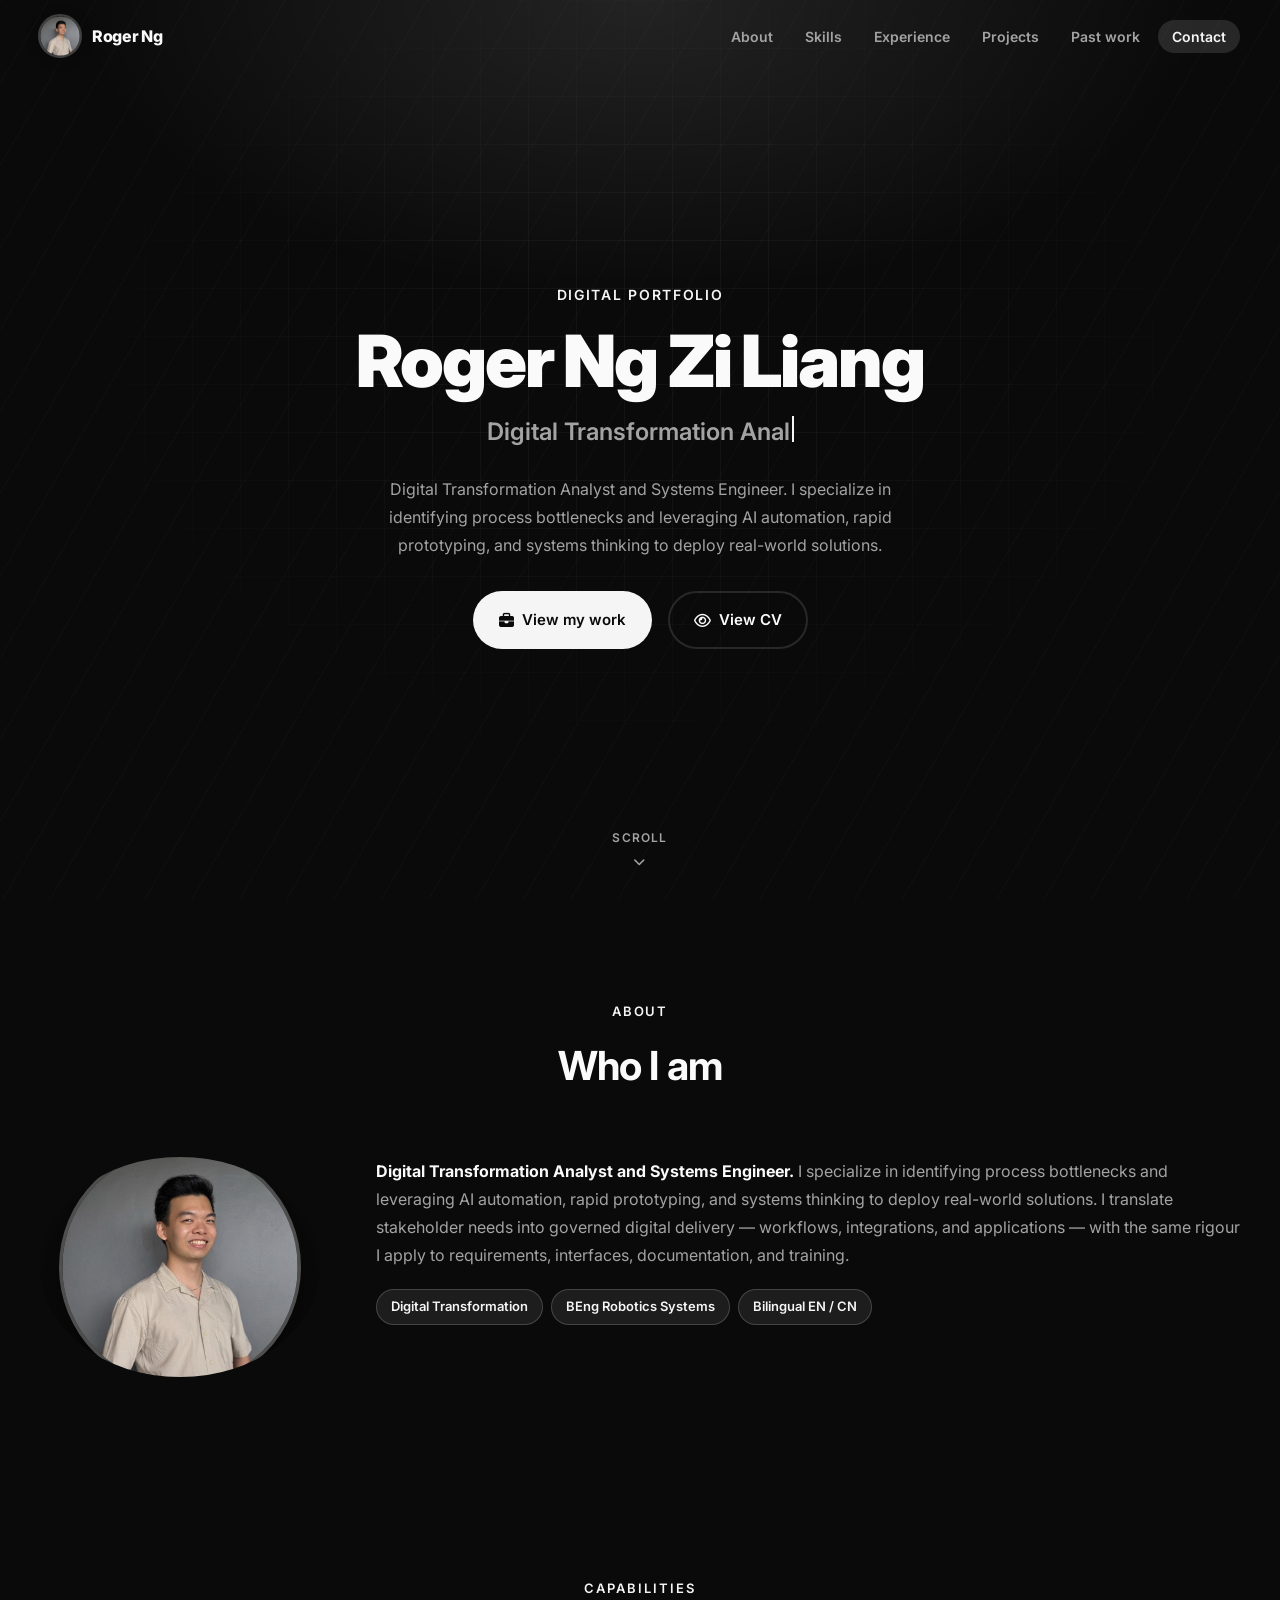
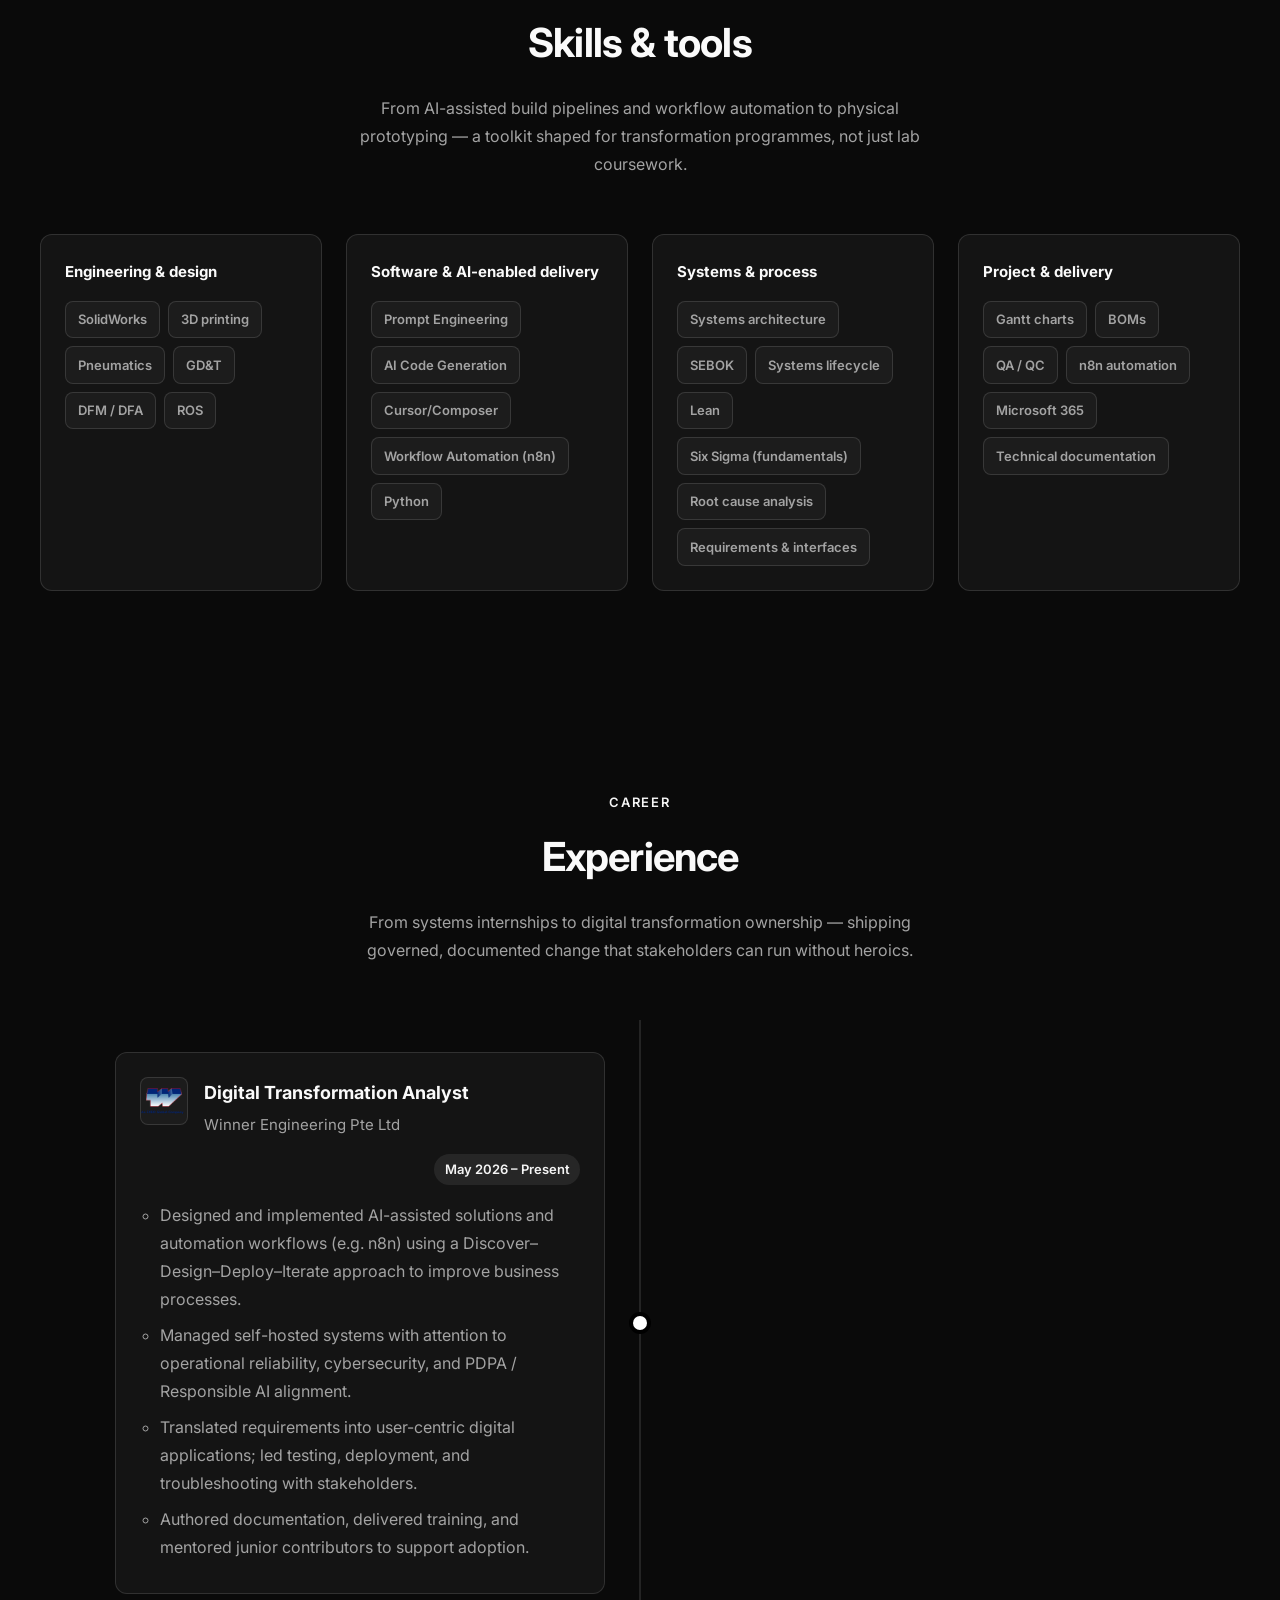
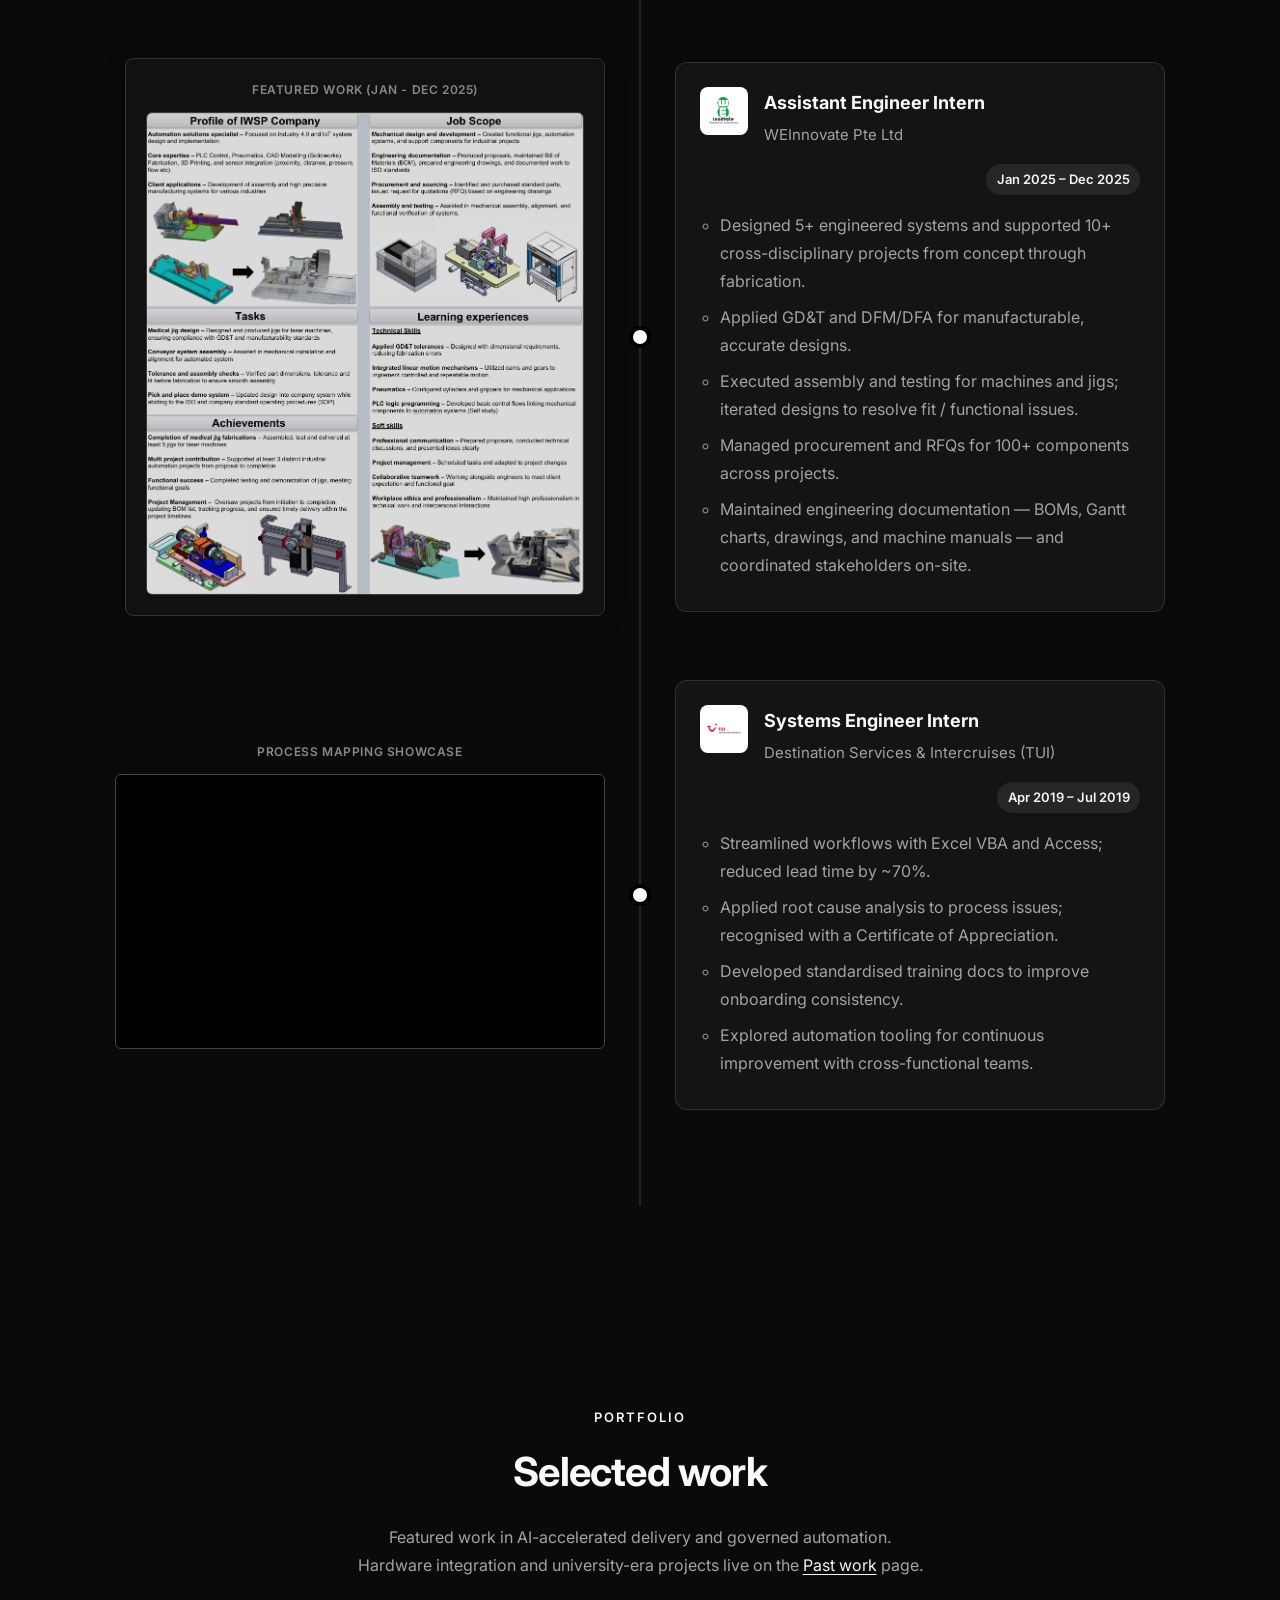
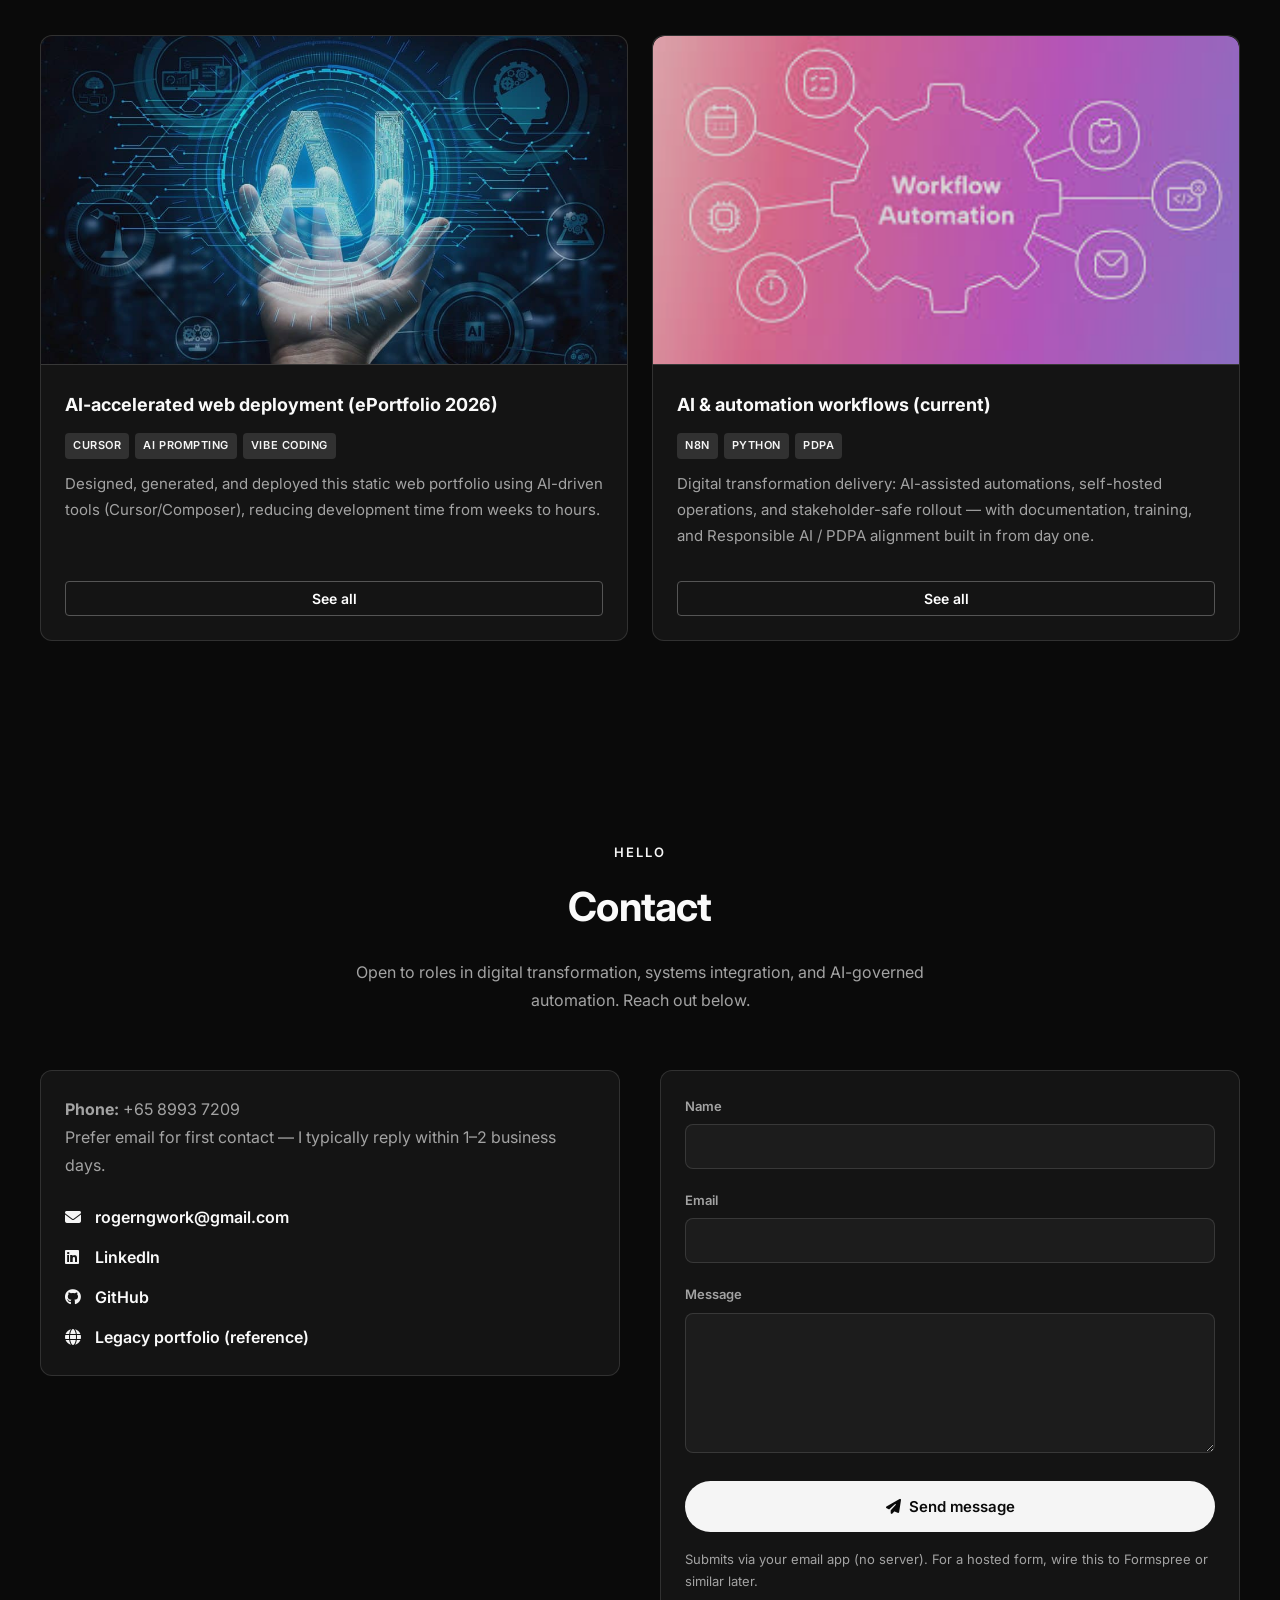
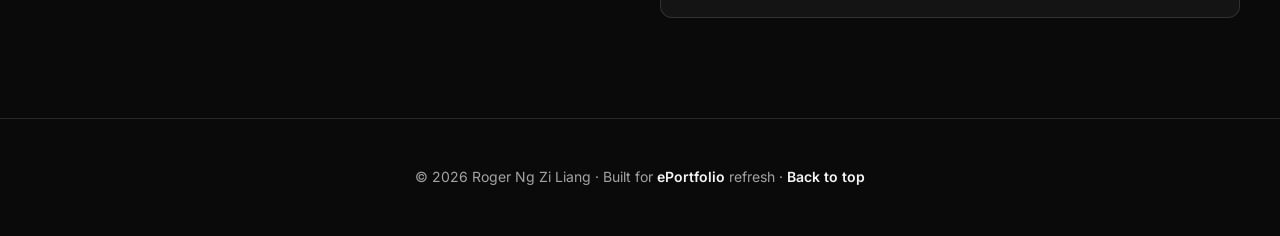
==== commit 33fb541a: "improving mobile responsiveness" ====
--- a/index.html
+++ b/index.html
@@ -184,11 +184,10 @@
       /* GLOBAL AND DESKTOP TIMELINE TRACK LINE RESET & COLOR OVERRIDES            */
       /* ========================================================================= */
       ol.timeline::before {
-        background: #555 !important; /* Force track line to be an elegant visible gray on mobile & desktop */
+        background: #555 !important; 
       }
 
       @media (min-width: 1100px) {
-        /* Force container to be perfectly centralized */
         ol.timeline {
           max-width: 1050px;
           margin: 0 auto !important;
@@ -196,15 +195,13 @@
           padding: 2rem 0 !important;
         }
         
-        /* Force template's default track line to sit precisely at 50% center */
         ol.timeline::before {
           left: 50% !important;
           transform: translateX(-50%) !important;
           width: 2px !important;
-          background: #555 !important; /* Unified visible track line gray color */
+          background: #555 !important; 
         }
         
-        /* Strip out layout collisions from style.css template configuration rules */
         li.timeline__item,
         li.timeline__item:nth-child(even),
         li.timeline__item:nth-child(odd) {
@@ -220,23 +217,20 @@
           display: none !important;
         }
 
-        /* Symmetric row alignment setup map */
         .timeline-row {
           display: flex !important;
           width: 100% !important;
-          align-items: center !important; /* Perfect visual midpoint lock */
+          align-items: center !important; 
           justify-content: space-between !important;
           position: relative !important;
         }
         
-        /* Force precise math on column partitions */
         .timeline-col {
           flex: 0 0 calc(50% - 35px) !important;
           width: calc(50% - 35px) !important;
           box-sizing: border-box !important;
         }
         
-        /* Layout row control shifts */
         .timeline-row--media-left {
           flex-direction: row !important;
         }
@@ -244,13 +238,11 @@
           flex-direction: row-reverse !important;
         }
         
-        /* Grid Column alignment adjustments */
         .timeline-row--media-left .exp-media-box { margin-left: auto !important; margin-right: 0 !important; }
         .timeline-row--media-right .exp-media-box { margin-right: auto !important; margin-left: 0 !important; }
         .timeline-row--media-left .card.exp-card { margin-right: auto !important; margin-left: 0 !important; }
         .timeline-row--media-right .card.exp-card { margin-left: auto !important; margin-right: 0 !important; }
 
-        /* Lock the track dot back in dead center of the new dynamic row block height */
         .timeline-col--center {
           flex: 0 0 70px !important;
           width: 70px !important;
@@ -275,7 +267,7 @@
         }
       }
 
-      /* MOBILE/TABLET RESPONSIVE COMPRESSION FALLBACK */
+      /* MOBILE/TABLET RESPONSIVE FALLBACKS */
       @media (max-width: 1099px) {
         .timeline-row {
           display: flex !important;
@@ -288,7 +280,6 @@
           width: 100% !important;
           flex: 1 1 auto !important;
         }
-        /* Forces standard source flow to position text description on top, attachment beneath */
         .timeline-row--media-left {
           flex-direction: column-reverse !important;
         }
@@ -304,6 +295,27 @@
           text-align: center;
           width: 100%;
           max-width: 100% !important;
+        }
+
+        /* NEW MOBILE LOGO INLINE POSITION OVERRIDES */
+        .exp-card__header {
+          display: flex !important;
+          flex-direction: row !important;
+          align-items: flex-start !important; /* Top-aligns logo with text titles */
+          gap: 1rem !important;
+          flex-wrap: wrap !important;
+        }
+        .exp-card__logo {
+          margin-bottom: 0 !important; /* Removes template absolute stacking margins */
+          flex-shrink: 0 !important;
+        }
+        .exp-card__meta {
+          flex: 1 1 auto !important;
+        }
+        .exp-card__date {
+          display: block !important;
+          width: 100% !important; /* Forces the date badge cleanly onto its own line below */
+          margin-top: 0.5rem !important;
         }
       }
 
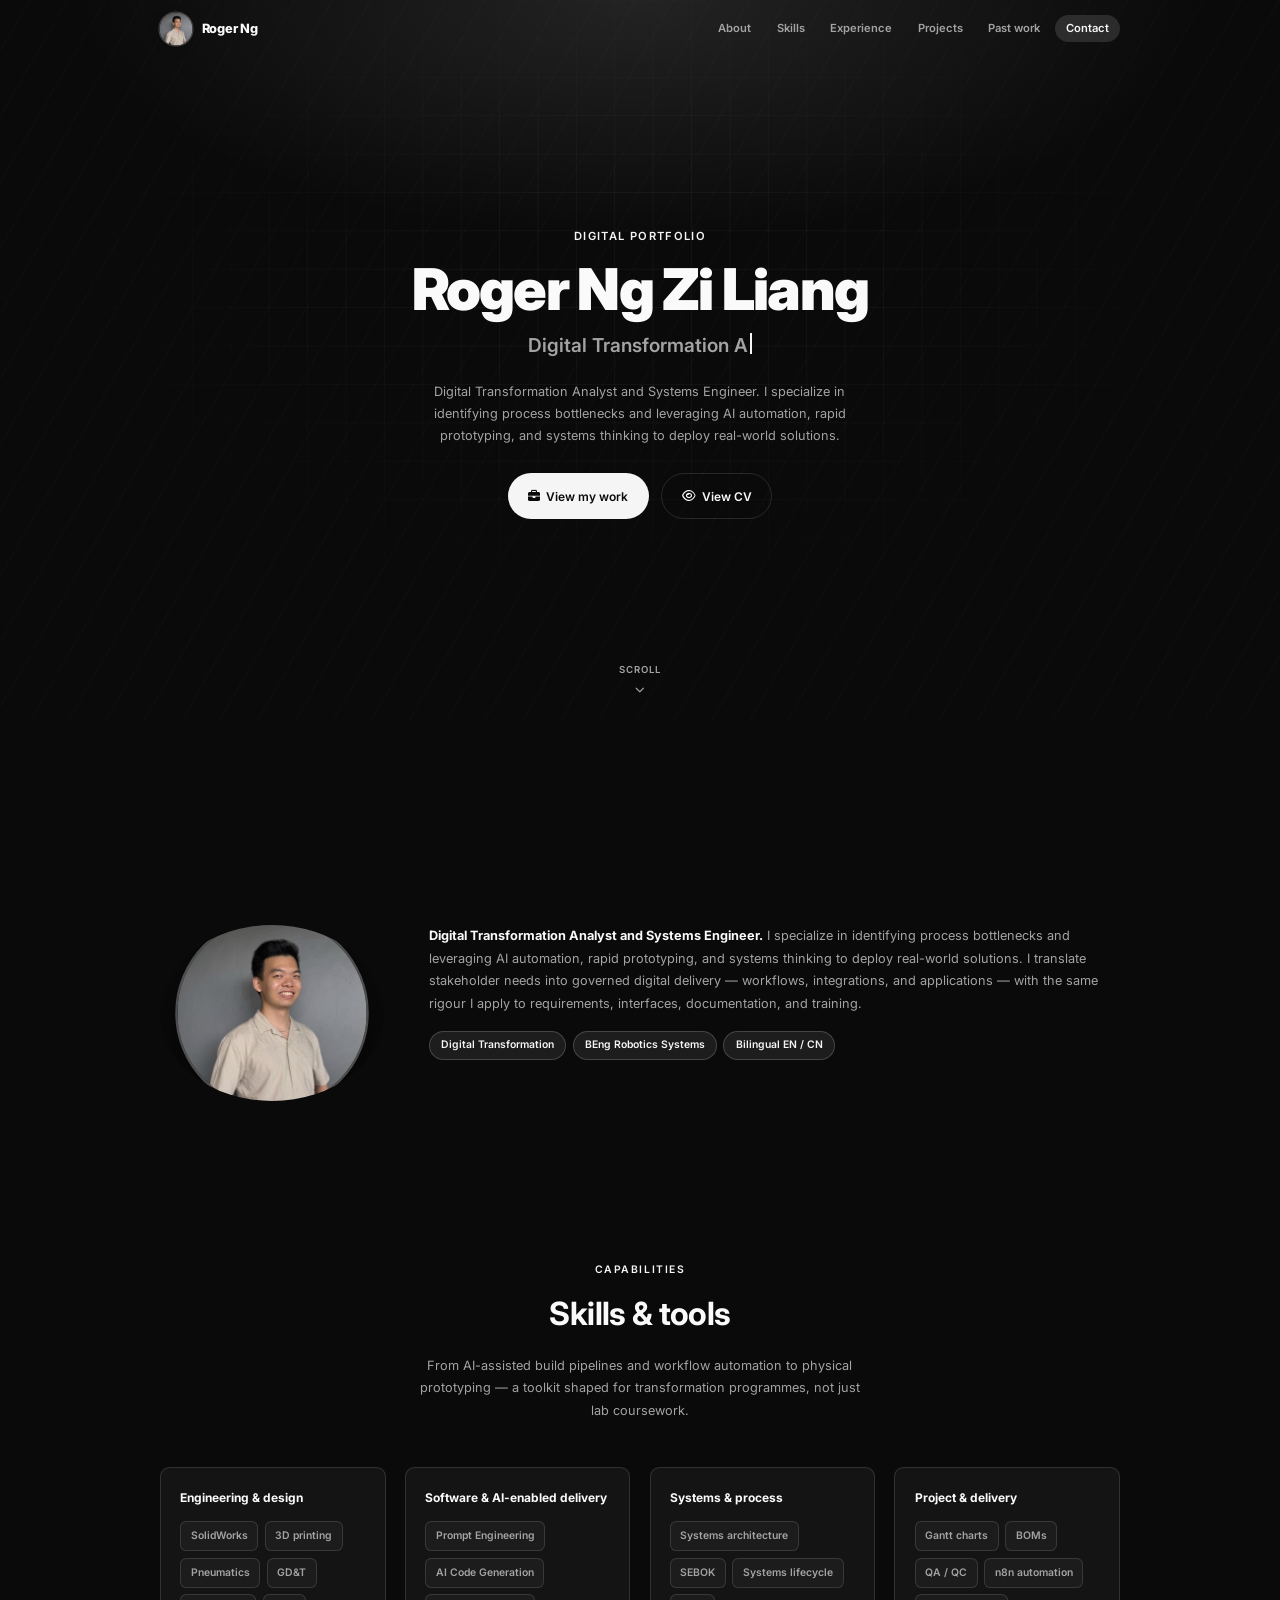
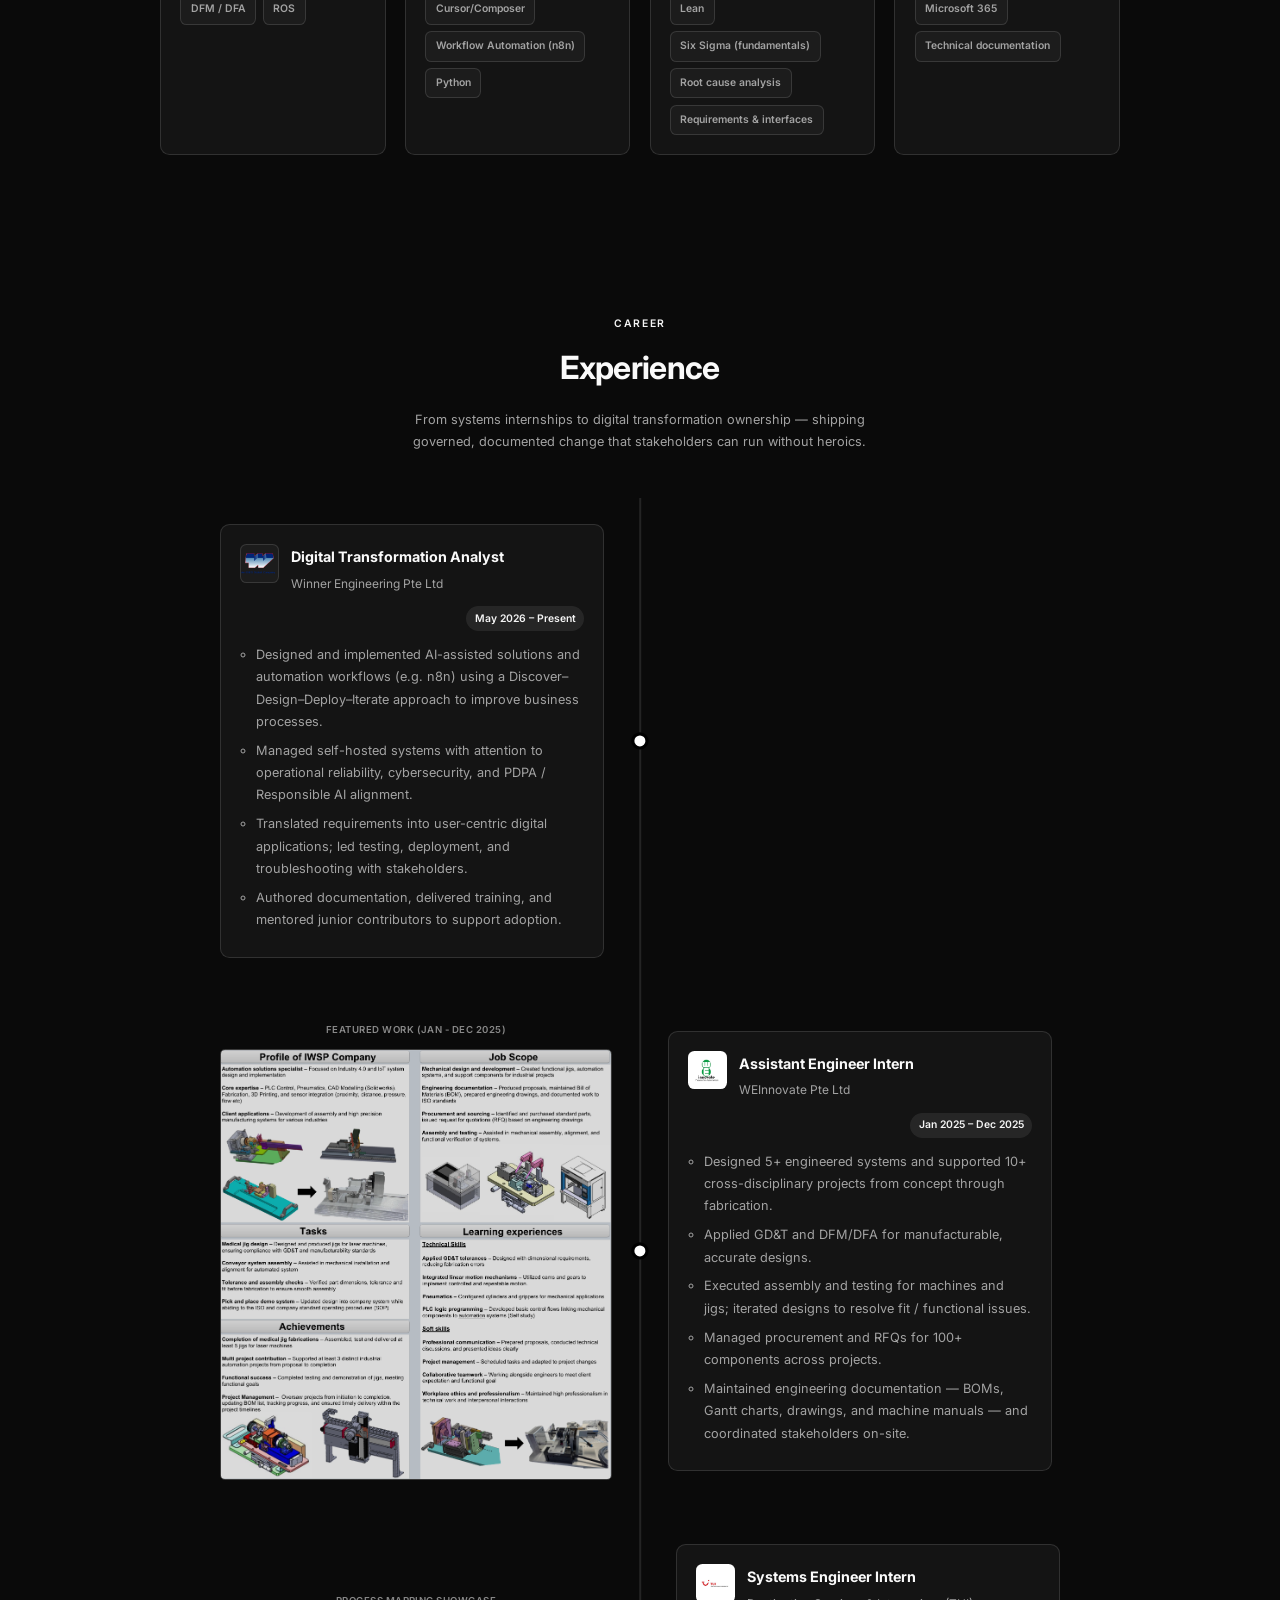
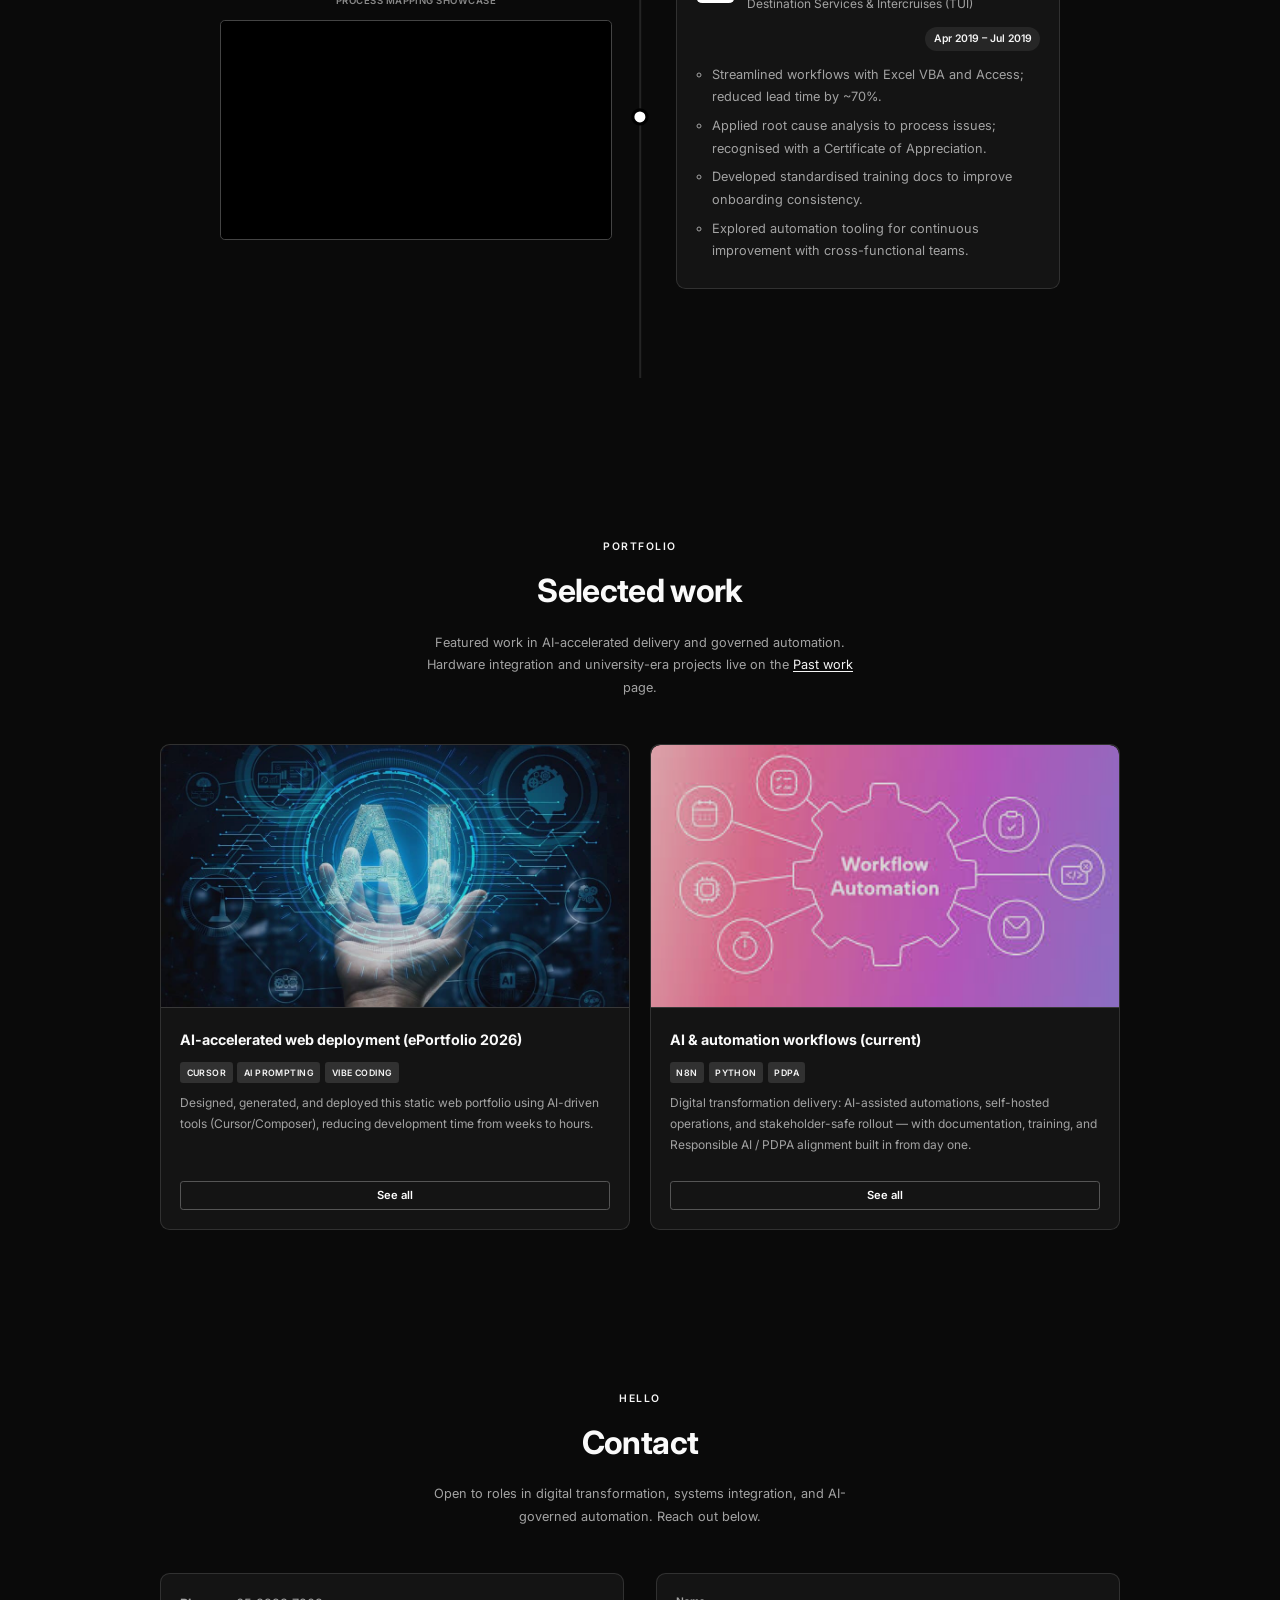
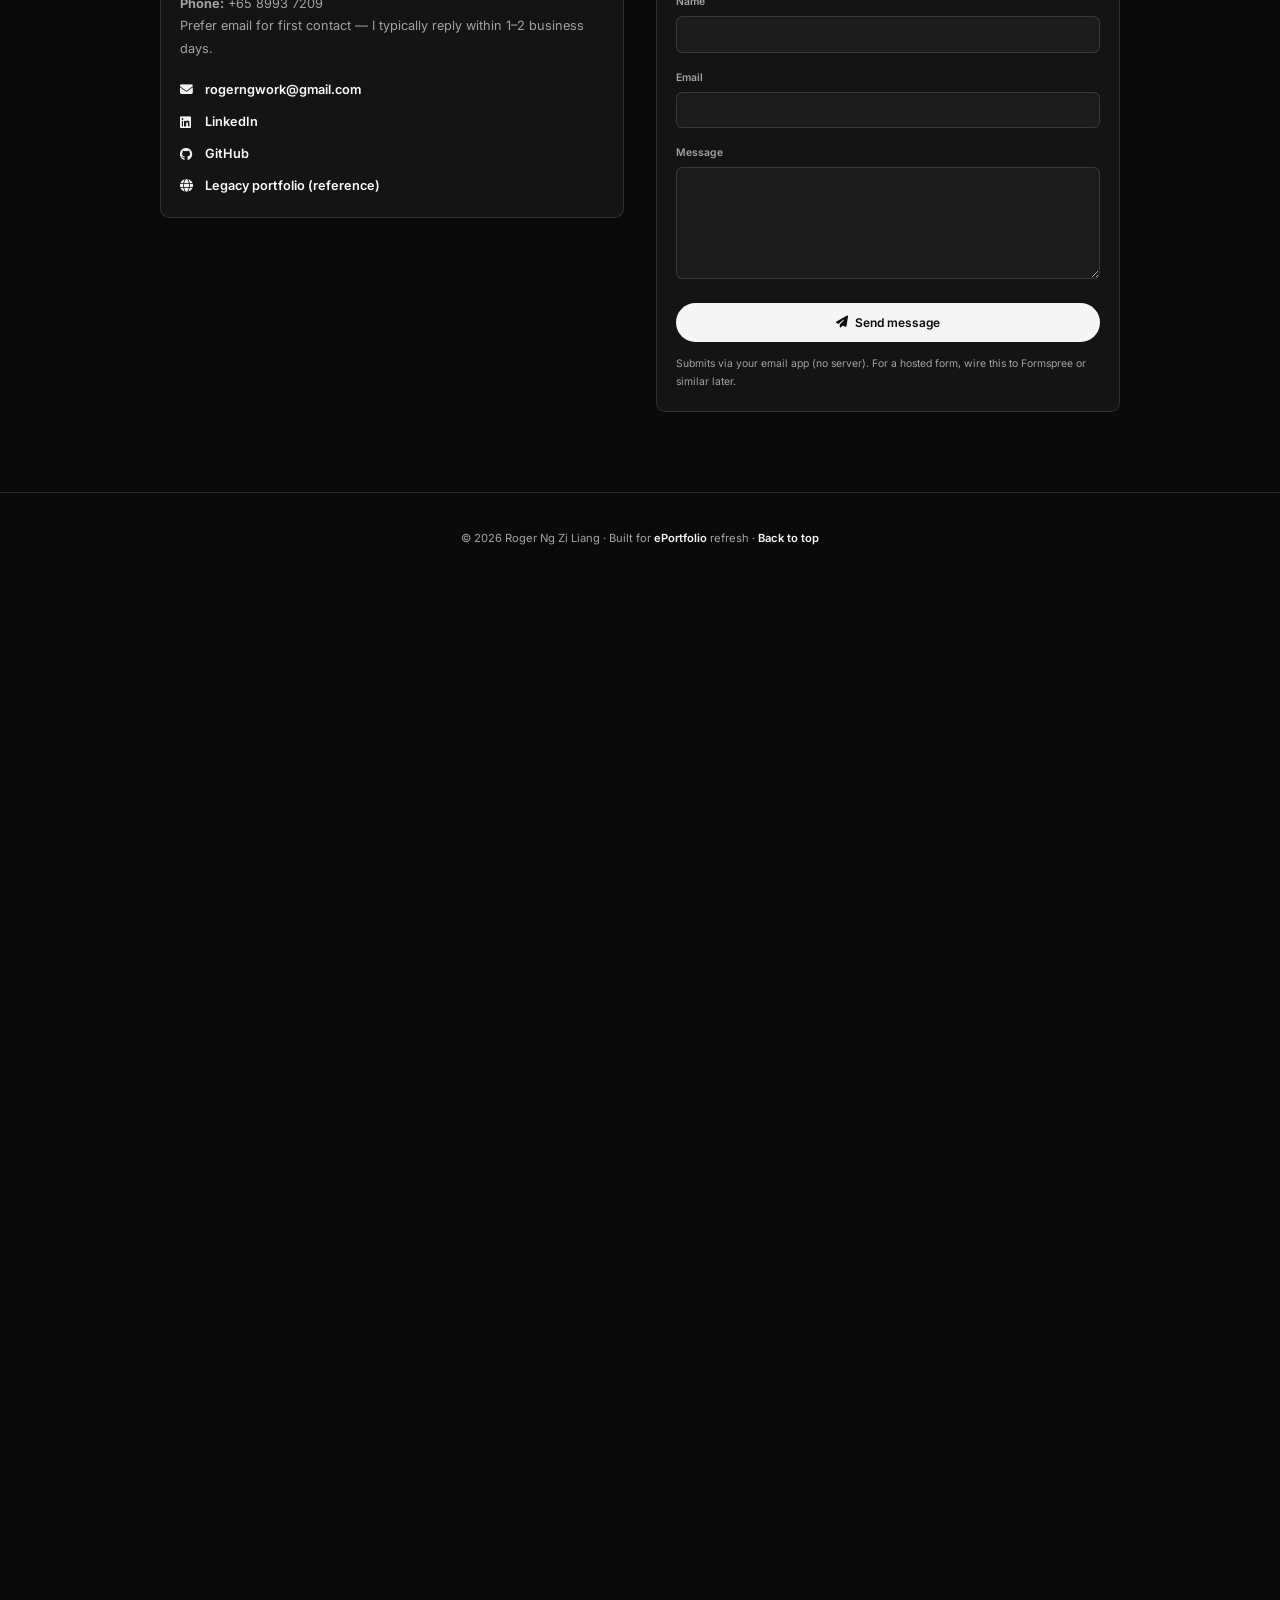
==== commit 92b38a02: "Update index.html" ====
--- a/index.html
+++ b/index.html
@@ -24,6 +24,13 @@
     <link rel="stylesheet" href="assets/css/style.css" />
     
     <style>
+      /* ========================================================================= */
+      /* GLOBAL WEBSITE ZOOM (SET TO 80%)                                          */
+      /* ========================================================================= */
+      body {
+        zoom: 0.8; /* Scales entire layout layout natively in Chrome, Safari, and Edge */
+      }
+
       .btn-project-details {
         background: transparent;
         border: 1px solid #555;
@@ -90,10 +97,6 @@
       }
       .tab-content p {
         margin-bottom: 0.75rem;
-      }
-      .branch-layout__left .exp-card__list,
-      .branch-layout__right .exp-card__list {
-        padding-left: 1rem;
       }
       .tab-content.active { display: block; animation: fadeIn 0.3s ease-in; }
       
@@ -150,7 +153,7 @@
         color: #ccc;
       }
 
-      /* Timeline Media Components */
+      /* Timeline Media Components Base Styles */
       .exp-media-title {
         font-size: 0.75rem;
         text-transform: uppercase;
@@ -169,7 +172,7 @@
         overflow: hidden;
         border: 1px solid #444;
       }
-      .exp-media-box {
+      .desktop-media-box {
         width: 100%; 
         max-width: 480px; 
         background: #111;
@@ -181,10 +184,10 @@
       }
 
       /* ========================================================================= */
-      /* GLOBAL AND DESKTOP TIMELINE TRACK LINE RESET & COLOR OVERRIDES            */
+      /* MASTER STYLESHEET TIMELINE TRACK LINE RESET & HARD ALIGNMENT OVERRIDES    */
       /* ========================================================================= */
       ol.timeline::before {
-        background: #555 !important; 
+        background: #555 !important; /* Forces visible mid-tone gray track line color globally */
       }
 
       @media (min-width: 1100px) {
@@ -195,28 +198,34 @@
           padding: 2rem 0 !important;
         }
         
+        /* Lock central timeline spine back to exactly 50% midpoint hook */
         ol.timeline::before {
           left: 50% !important;
           transform: translateX(-50%) !important;
           width: 2px !important;
-          background: #555 !important; 
         }
         
+        /* Strip out conflicting position coordinates and offsets from style.css */
         li.timeline__item,
         li.timeline__item:nth-child(even),
         li.timeline__item:nth-child(odd) {
-          margin: 0 0 4rem 0 !important;
+          margin: 0 0 5rem 0 !important;
           padding: 0 !important;
           width: 100% !important;
           max-width: 100% !important;
           background: none !important;
           display: block !important;
+          position: relative !important;
+          left: auto !important;
+          right: auto !important;
+          transform: none !important;
         }
         li.timeline__item::before,
         li.timeline__item::after {
-          display: none !important;
-        }
-
+          display: none !important; /* Neutralizes template node ghost duplicates */
+        }
+
+        /* Enforce absolute mirrored three-column table architecture mappings */
         .timeline-row {
           display: flex !important;
           width: 100% !important;
@@ -231,18 +240,28 @@
           box-sizing: border-box !important;
         }
         
-        .timeline-row--media-left {
-          flex-direction: row !important;
-        }
-        .timeline-row--media-right {
-          flex-direction: row-reverse !important;
-        }
+        .timeline-row--media-left { flex-direction: row !important; }
+        .timeline-row--media-right { flex-direction: row-reverse !important; }
         
+        /* Lock card items clean along column edge directions */
         .timeline-row--media-left .exp-media-box { margin-left: auto !important; margin-right: 0 !important; }
         .timeline-row--media-right .exp-media-box { margin-right: auto !important; margin-left: 0 !important; }
         .timeline-row--media-left .card.exp-card { margin-right: auto !important; margin-left: 0 !important; }
         .timeline-row--media-right .card.exp-card { margin-left: auto !important; margin-right: 0 !important; }
 
+        /* Force cleanup of positional bugs inherited on internal elements from style.css */
+        .timeline-row .card.exp-card,
+        .timeline-row .desktop-media-box {
+          position: relative !important;
+          left: auto !important;
+          right: auto !important;
+          transform: none !important;
+          width: 100% !important;
+          max-width: 480px !important;
+          box-sizing: border-box !important;
+        }
+
+        /* Central Track Node Component Mapping */
         .timeline-col--center {
           flex: 0 0 70px !important;
           width: 70px !important;
@@ -265,9 +284,14 @@
           margin: 0 !important;
           z-index: 50 !important;
         }
-      }
-
-      /* MOBILE/TABLET RESPONSIVE FALLBACKS */
+        .mobile-media {
+          display: none !important; 
+        }
+      }
+
+      /* ========================================================================= */
+      /* MOBILE AND TABLET LAYOUT ENGINE AND LOGO ALIGNMENT FIX                    */
+      /* ========================================================================= */
       @media (max-width: 1099px) {
         .timeline-row {
           display: flex !important;
@@ -280,12 +304,9 @@
           width: 100% !important;
           flex: 1 1 auto !important;
         }
-        .timeline-row--media-left {
-          flex-direction: column-reverse !important;
-        }
-        .timeline-row--media-right {
-          flex-direction: column !important;
-        }
+        .timeline-row--media-left { flex-direction: column-reverse !important; }
+        .timeline-row--media-right { flex-direction: column !important; }
+        
         .exp-media-box {
           background: #111;
           padding: 1rem;
@@ -297,25 +318,31 @@
           max-width: 100% !important;
         }
 
-        /* NEW MOBILE LOGO INLINE POSITION OVERRIDES */
+        /* MOBILE LOGO INLINE ALIGNMENT FIX (Positions logo to the left of Titles) */
         .exp-card__header {
           display: flex !important;
           flex-direction: row !important;
-          align-items: flex-start !important; /* Top-aligns logo with text titles */
+          align-items: flex-start !important; 
           gap: 1rem !important;
-          flex-wrap: wrap !important;
+          position: relative !important;
+          width: 100% !important;
         }
         .exp-card__logo {
-          margin-bottom: 0 !important; /* Removes template absolute stacking margins */
-          flex-shrink: 0 !important;
+          margin: 0 !important; 
+          position: static !important;
+          flex: 0 0 48px !important;
+          width: 48px !important;
+          height: 48px !important;
         }
         .exp-card__meta {
           flex: 1 1 auto !important;
         }
         .exp-card__date {
           display: block !important;
-          width: 100% !important; /* Forces the date badge cleanly onto its own line below */
+          position: static !important;
+          width: 100% !important; 
           margin-top: 0.5rem !important;
+          text-align: left !important;
         }
       }
 
@@ -624,7 +651,7 @@
                 </div>
 
                 <div class="timeline-col">
-                  <div class="desktop-media-box">
+                  <div class="exp-media-box">
                     <span class="exp-media-title">Process Mapping Showcase</span>
                     <div class="exp-video-wrapper">
                       <iframe 
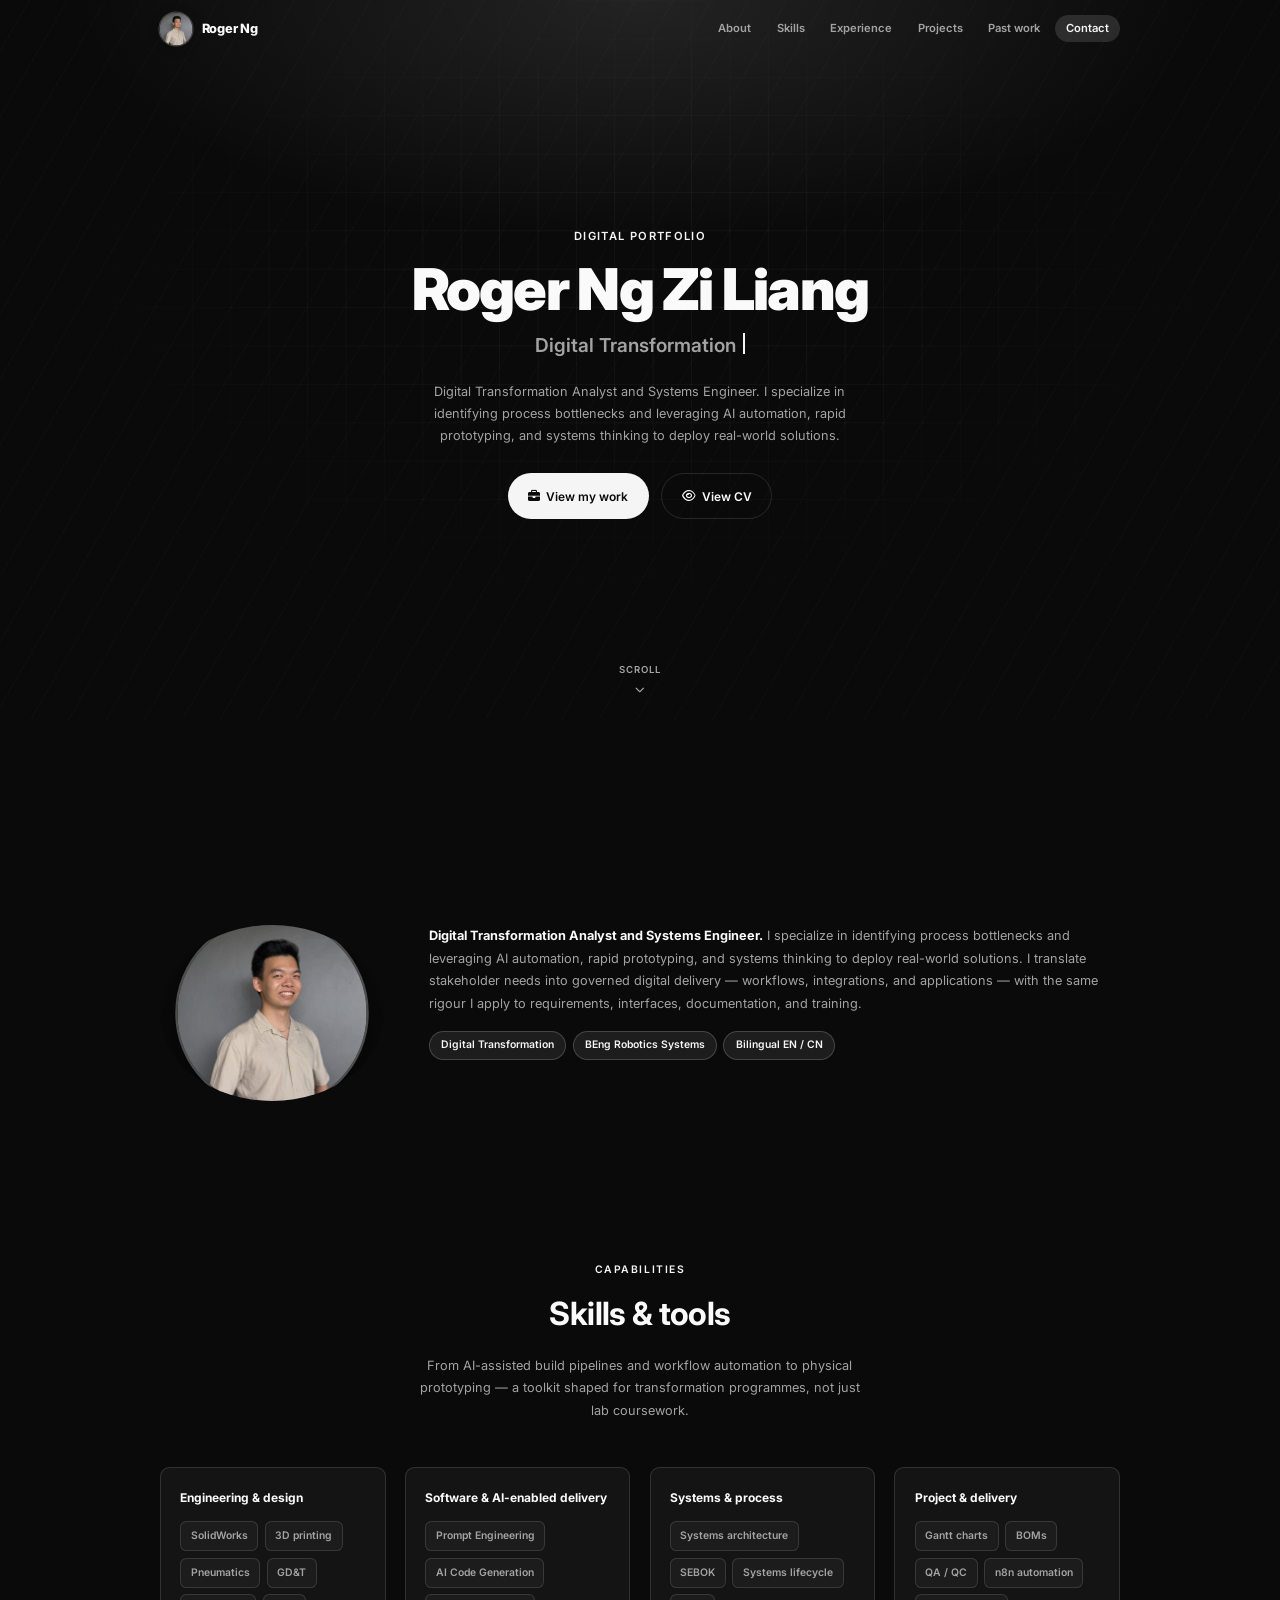
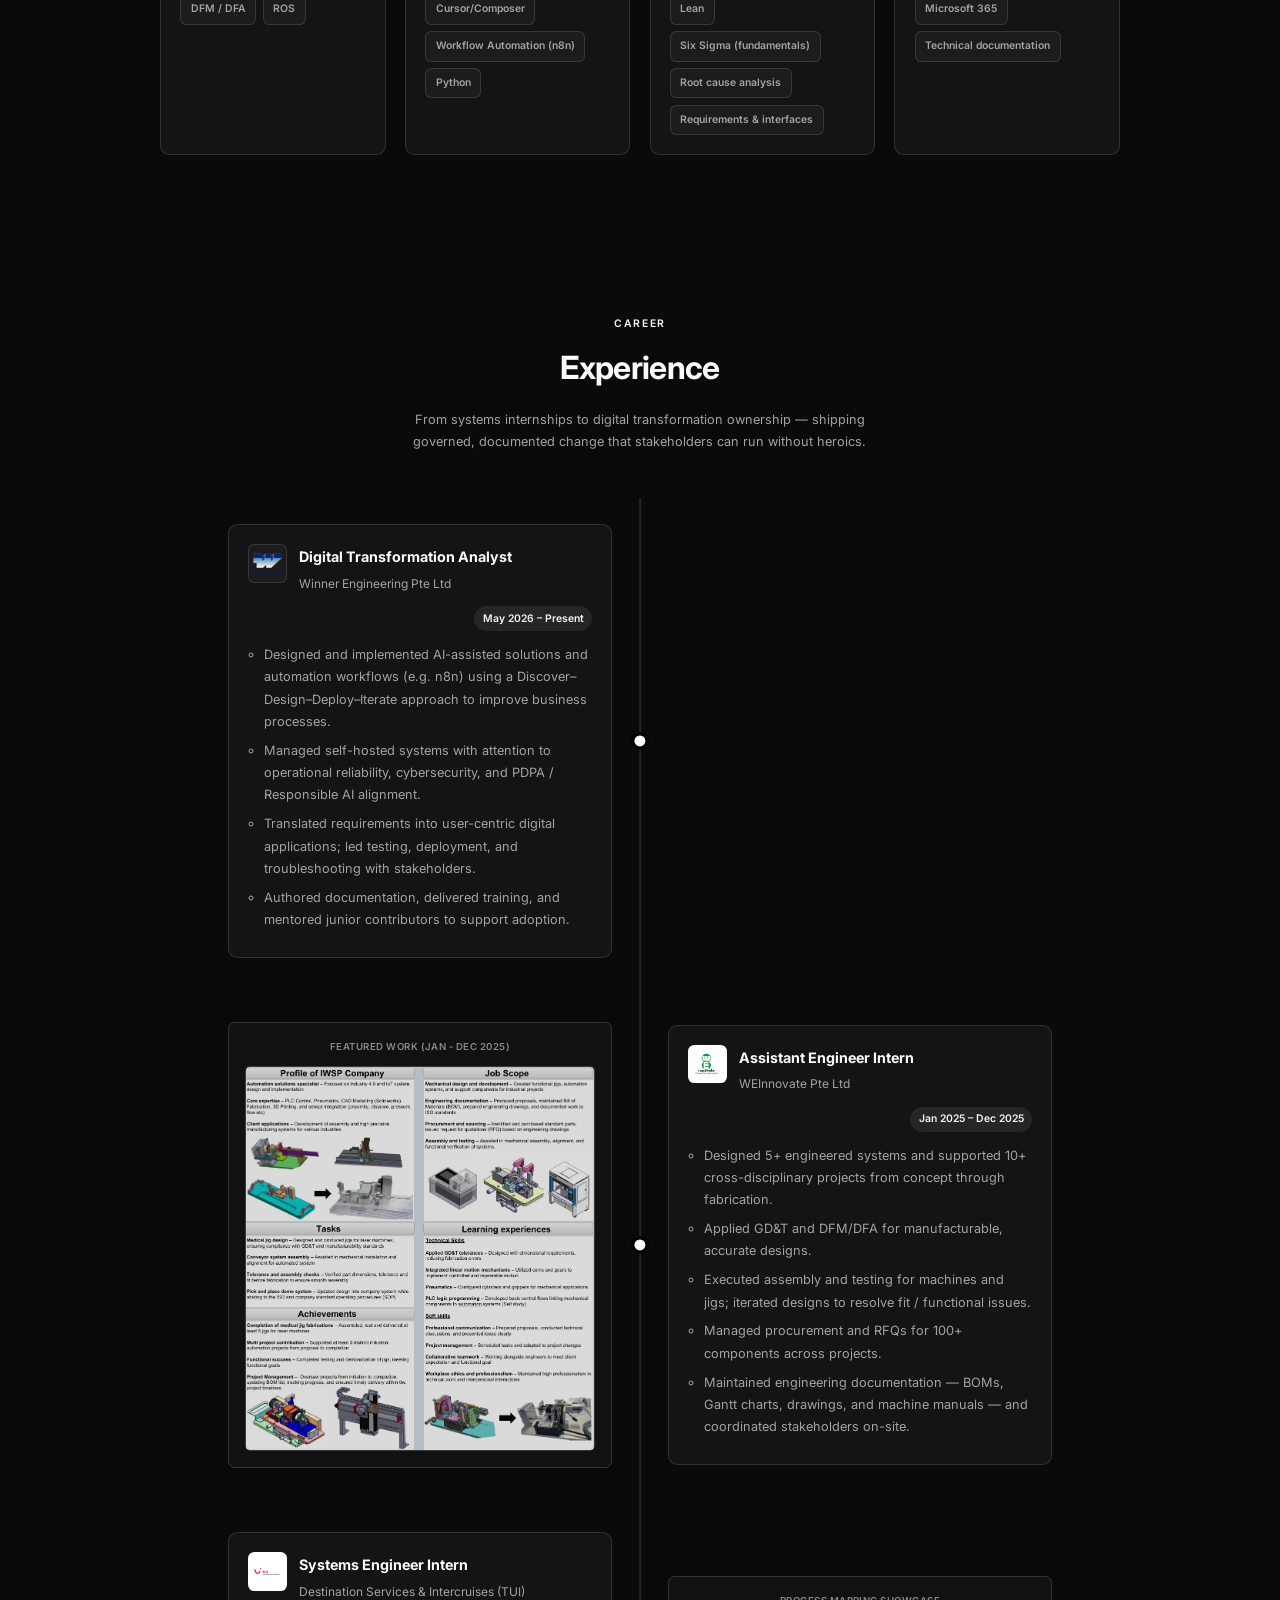
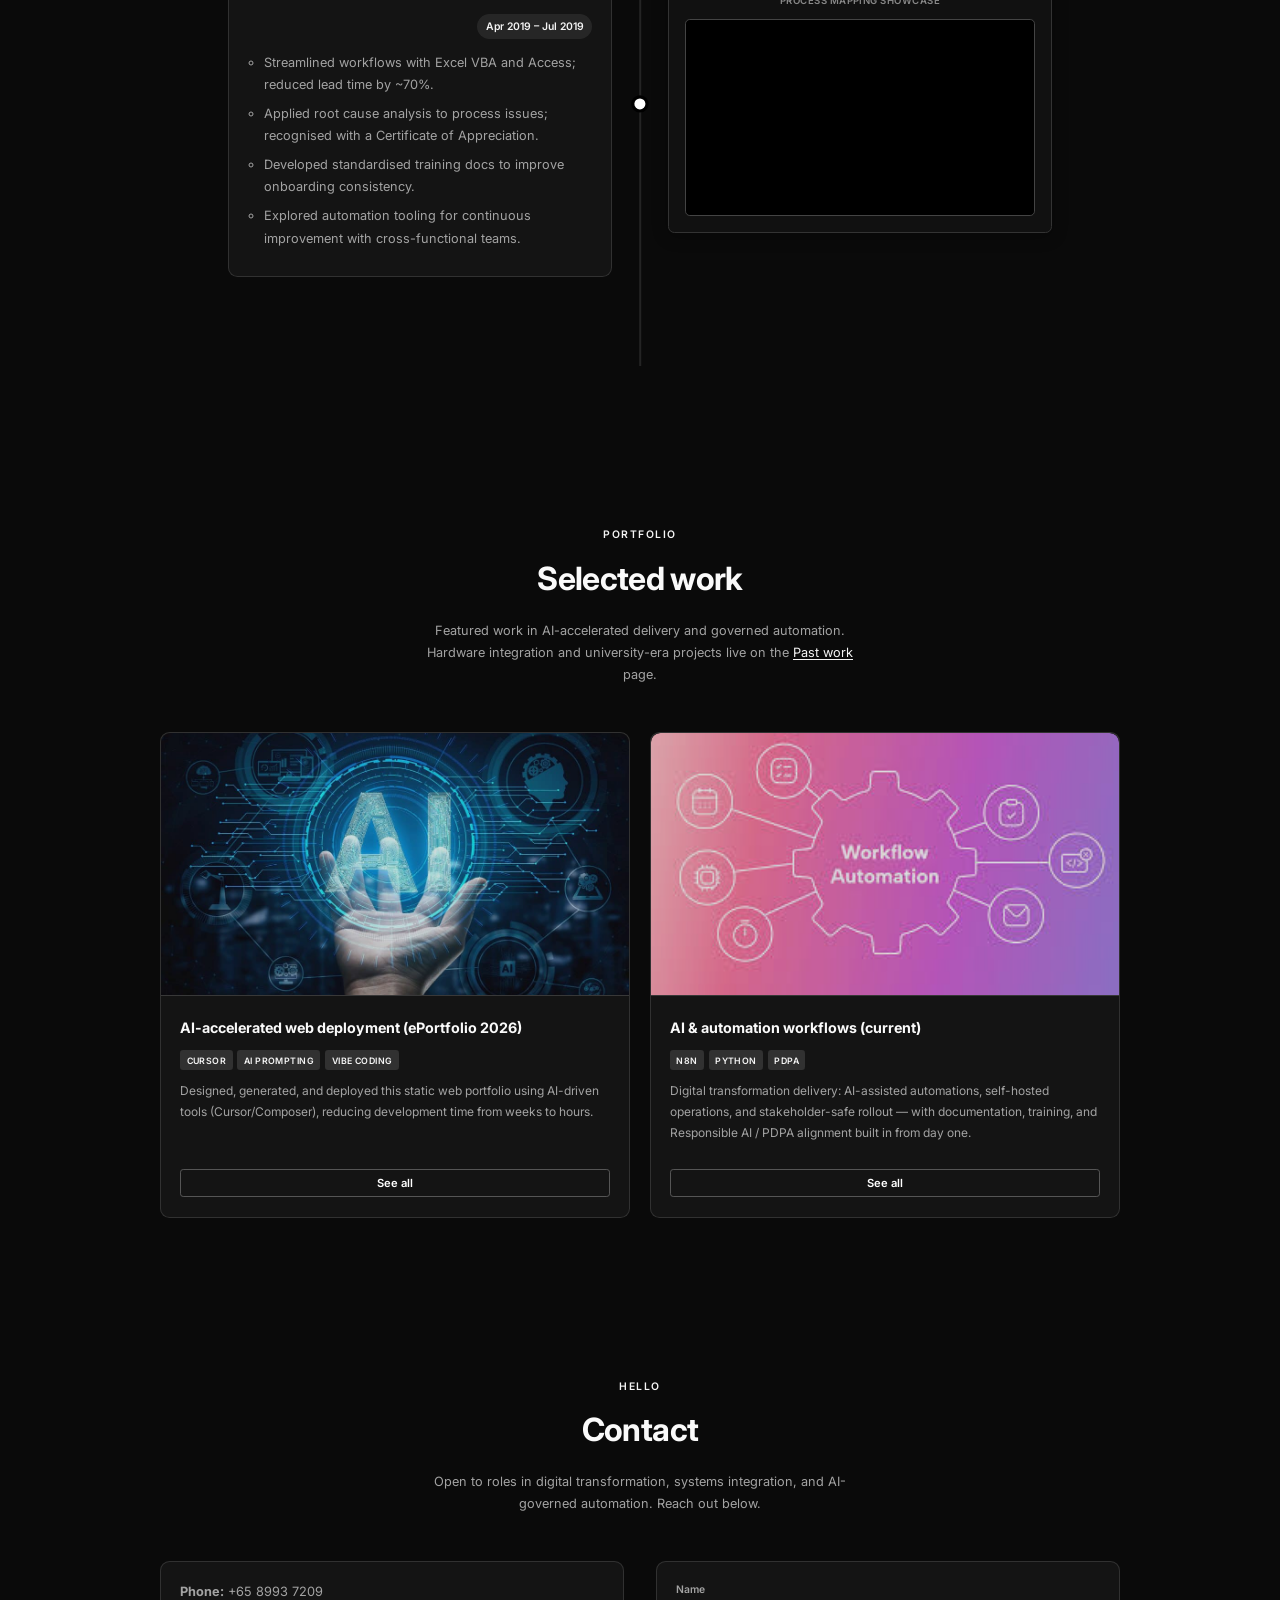
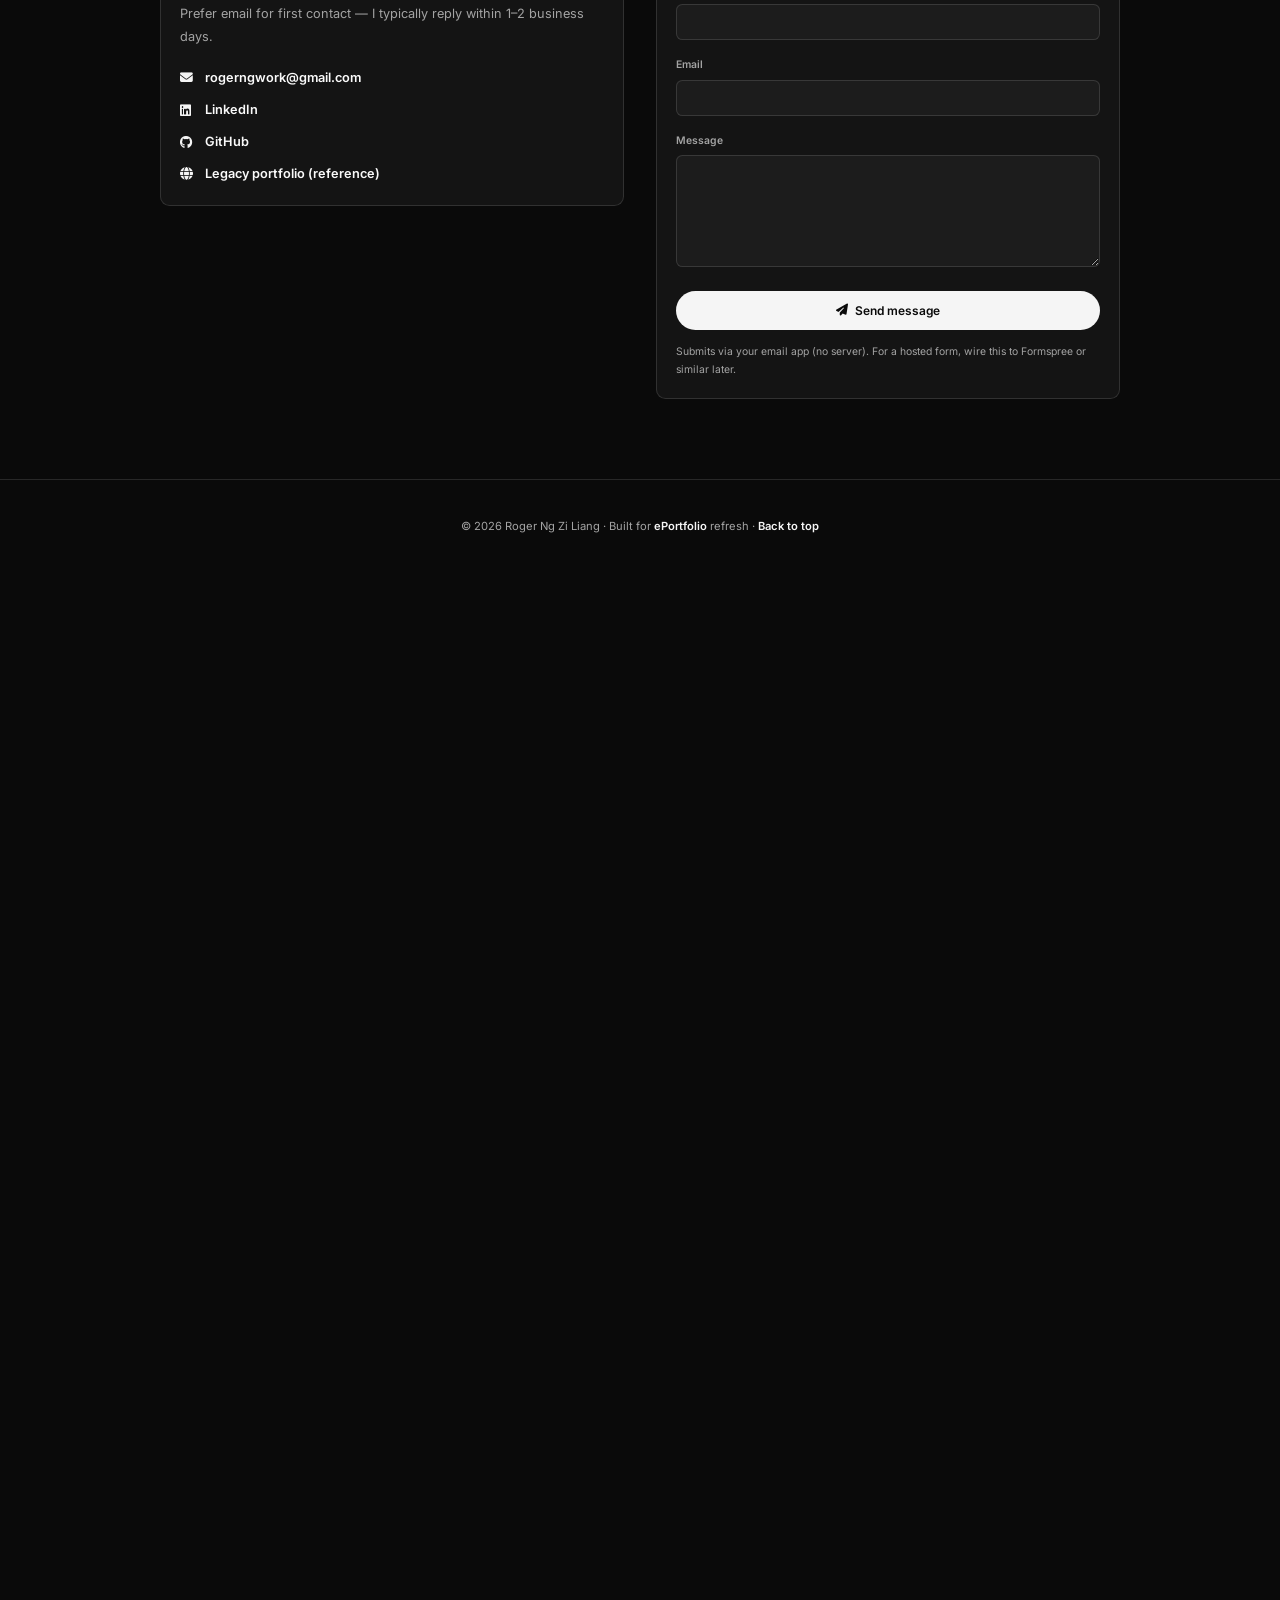
==== commit 9e7e41b9: "Update index.html" ====
--- a/index.html
+++ b/index.html
@@ -25,10 +25,10 @@
     
     <style>
       /* ========================================================================= */
-      /* GLOBAL WEBSITE ZOOM (SET TO 80%)                                          */
+      /* GLOBAL WEBSITE ZOOM (80% BASELINE)                                        */
       /* ========================================================================= */
       body {
-        zoom: 0.8; /* Scales entire layout layout natively in Chrome, Safari, and Edge */
+        zoom: 0.8; 
       }
 
       .btn-project-details {
@@ -153,7 +153,7 @@
         color: #ccc;
       }
 
-      /* Timeline Media Components Base Styles */
+      /* Timeline Media Components */
       .exp-media-title {
         font-size: 0.75rem;
         text-transform: uppercase;
@@ -172,7 +172,7 @@
         overflow: hidden;
         border: 1px solid #444;
       }
-      .desktop-media-box {
+      .exp-media-box {
         width: 100%; 
         max-width: 480px; 
         background: #111;
@@ -184,10 +184,10 @@
       }
 
       /* ========================================================================= */
-      /* MASTER STYLESHEET TIMELINE TRACK LINE RESET & HARD ALIGNMENT OVERRIDES    */
+      /* BULLETPROOF THREE-COLUMN SYMMETRICAL LAYOUT MECHANICS                     */
       /* ========================================================================= */
       ol.timeline::before {
-        background: #555 !important; /* Forces visible mid-tone gray track line color globally */
+        background: #555 !important; 
       }
 
       @media (min-width: 1100px) {
@@ -198,14 +198,12 @@
           padding: 2rem 0 !important;
         }
         
-        /* Lock central timeline spine back to exactly 50% midpoint hook */
         ol.timeline::before {
           left: 50% !important;
           transform: translateX(-50%) !important;
           width: 2px !important;
         }
         
-        /* Strip out conflicting position coordinates and offsets from style.css */
         li.timeline__item,
         li.timeline__item:nth-child(even),
         li.timeline__item:nth-child(odd) {
@@ -222,14 +220,14 @@
         }
         li.timeline__item::before,
         li.timeline__item::after {
-          display: none !important; /* Neutralizes template node ghost duplicates */
-        }
-
-        /* Enforce absolute mirrored three-column table architecture mappings */
+          display: none !important;
+        }
+
         .timeline-row {
           display: flex !important;
+          flex-direction: row !important; /* Uniform left-to-right structure map */
           width: 100% !important;
-          align-items: center !important; 
+          align-items: center !important; /* Locks vertical cross-alignment center */
           justify-content: space-between !important;
           position: relative !important;
         }
@@ -240,28 +238,20 @@
           box-sizing: border-box !important;
         }
         
-        .timeline-row--media-left { flex-direction: row !important; }
-        .timeline-row--media-right { flex-direction: row-reverse !important; }
-        
-        /* Lock card items clean along column edge directions */
-        .timeline-row--media-left .exp-media-box { margin-left: auto !important; margin-right: 0 !important; }
-        .timeline-row--media-right .exp-media-box { margin-right: auto !important; margin-left: 0 !important; }
-        .timeline-row--media-left .card.exp-card { margin-right: auto !important; margin-left: 0 !important; }
-        .timeline-row--media-right .card.exp-card { margin-left: auto !important; margin-right: 0 !important; }
-
-        /* Force cleanup of positional bugs inherited on internal elements from style.css */
+        /* Direct alignments pulling content symmetrically to center timeline rail */
+        .timeline-col:first-child { display: flex !important; justify-content: flex-end !important; }
+        .timeline-col:last-child { display: flex !important; justify-content: flex-start !important; }
+
         .timeline-row .card.exp-card,
-        .timeline-row .desktop-media-box {
+        .timeline-row .exp-media-box {
           position: relative !important;
-          left: auto !important;
-          right: auto !important;
-          transform: none !important;
+          margin: 0 !important;
           width: 100% !important;
           max-width: 480px !important;
           box-sizing: border-box !important;
         }
 
-        /* Central Track Node Component Mapping */
+        /* Center Dot Lock Mechanics */
         .timeline-col--center {
           flex: 0 0 70px !important;
           width: 70px !important;
@@ -284,17 +274,15 @@
           margin: 0 !important;
           z-index: 50 !important;
         }
-        .mobile-media {
-          display: none !important; 
-        }
       }
 
       /* ========================================================================= */
-      /* MOBILE AND TABLET LAYOUT ENGINE AND LOGO ALIGNMENT FIX                    */
+      /* MOBILE LAYOUT & ADAPTIVE INLINE LOGO FIX ENGINE                           */
       /* ========================================================================= */
       @media (max-width: 1099px) {
         .timeline-row {
           display: flex !important;
+          flex-direction: column !important; /* Stack columns vertically on phones */
           width: 100% !important;
         }
         .timeline-col--center {
@@ -304,8 +292,10 @@
           width: 100% !important;
           flex: 1 1 auto !important;
         }
-        .timeline-row--media-left { flex-direction: column-reverse !important; }
-        .timeline-row--media-right { flex-direction: column !important; }
+        
+        /* Forces structural order consistency (Text block always first, Media always beneath) */
+        .timeline-col--text { order: 1 !important; }
+        .timeline-col--media { order: 2 !important; }
         
         .exp-media-box {
           background: #111;
@@ -318,7 +308,7 @@
           max-width: 100% !important;
         }
 
-        /* MOBILE LOGO INLINE ALIGNMENT FIX (Positions logo to the left of Titles) */
+        /* Inline Phone Logo Alignment Engine */
         .exp-card__header {
           display: flex !important;
           flex-direction: row !important;
@@ -346,7 +336,7 @@
         }
       }
 
-      /* Profile Image Frame Mask Lock Rules */
+      /* Profile Image Circle Lock */
       .about__photo-wrap {
         padding: 0; 
         overflow: hidden !important; 
@@ -545,8 +535,8 @@
           <ol class="timeline">
             
             <li class="timeline__item reveal">
-              <div class="timeline-row timeline-row--media-left">
-                <div class="timeline-col">
+              <div class="timeline-row">
+                <div class="timeline-col timeline-col--text">
                   <article class="card exp-card">
                     <div class="exp-card__header">
                       <div class="exp-card__logo">
@@ -580,13 +570,13 @@
                 <div class="timeline-col timeline-col--center">
                   <span class="timeline__dot" aria-hidden="true"></span>
                 </div>
-                <div class="timeline-col"></div>
+                <div class="timeline-col timeline-col--media"></div>
               </div>
             </li>
             
             <li class="timeline__item reveal">
-              <div class="timeline-row timeline-row--media-left">
-                <div class="timeline-col">
+              <div class="timeline-row">
+                <div class="timeline-col timeline-col--media">
                   <div class="exp-media-box">
                     <span class="exp-media-title">Featured Work (Jan - Dec 2025)</span>
                     <img src="images/image6.png" alt="WEInnovate Internship Projects" class="zoomable-image" style="width: 100%; height: auto; border-radius: 6px; border: 1px solid #444; background: #000; display: block;" />
@@ -597,7 +587,7 @@
                   <span class="timeline__dot" aria-hidden="true"></span>
                 </div>
 
-                <div class="timeline-col">
+                <div class="timeline-col timeline-col--text">
                   <article class="card exp-card">
                     <div class="exp-card__header">
                       <div class="exp-card__logo exp-card__logo--light">
@@ -623,8 +613,8 @@
             </li>
             
             <li class="timeline__item reveal">
-              <div class="timeline-row timeline-row--media-right">
-                <div class="timeline-col">
+              <div class="timeline-row">
+                <div class="timeline-col timeline-col--text">
                   <article class="card exp-card">
                     <div class="exp-card__header">
                       <div class="exp-card__logo exp-card__logo--light">
@@ -650,7 +640,7 @@
                   <span class="timeline__dot" aria-hidden="true"></span>
                 </div>
 
-                <div class="timeline-col">
+                <div class="timeline-col timeline-col--media">
                   <div class="exp-media-box">
                     <span class="exp-media-title">Process Mapping Showcase</span>
                     <div class="exp-video-wrapper">
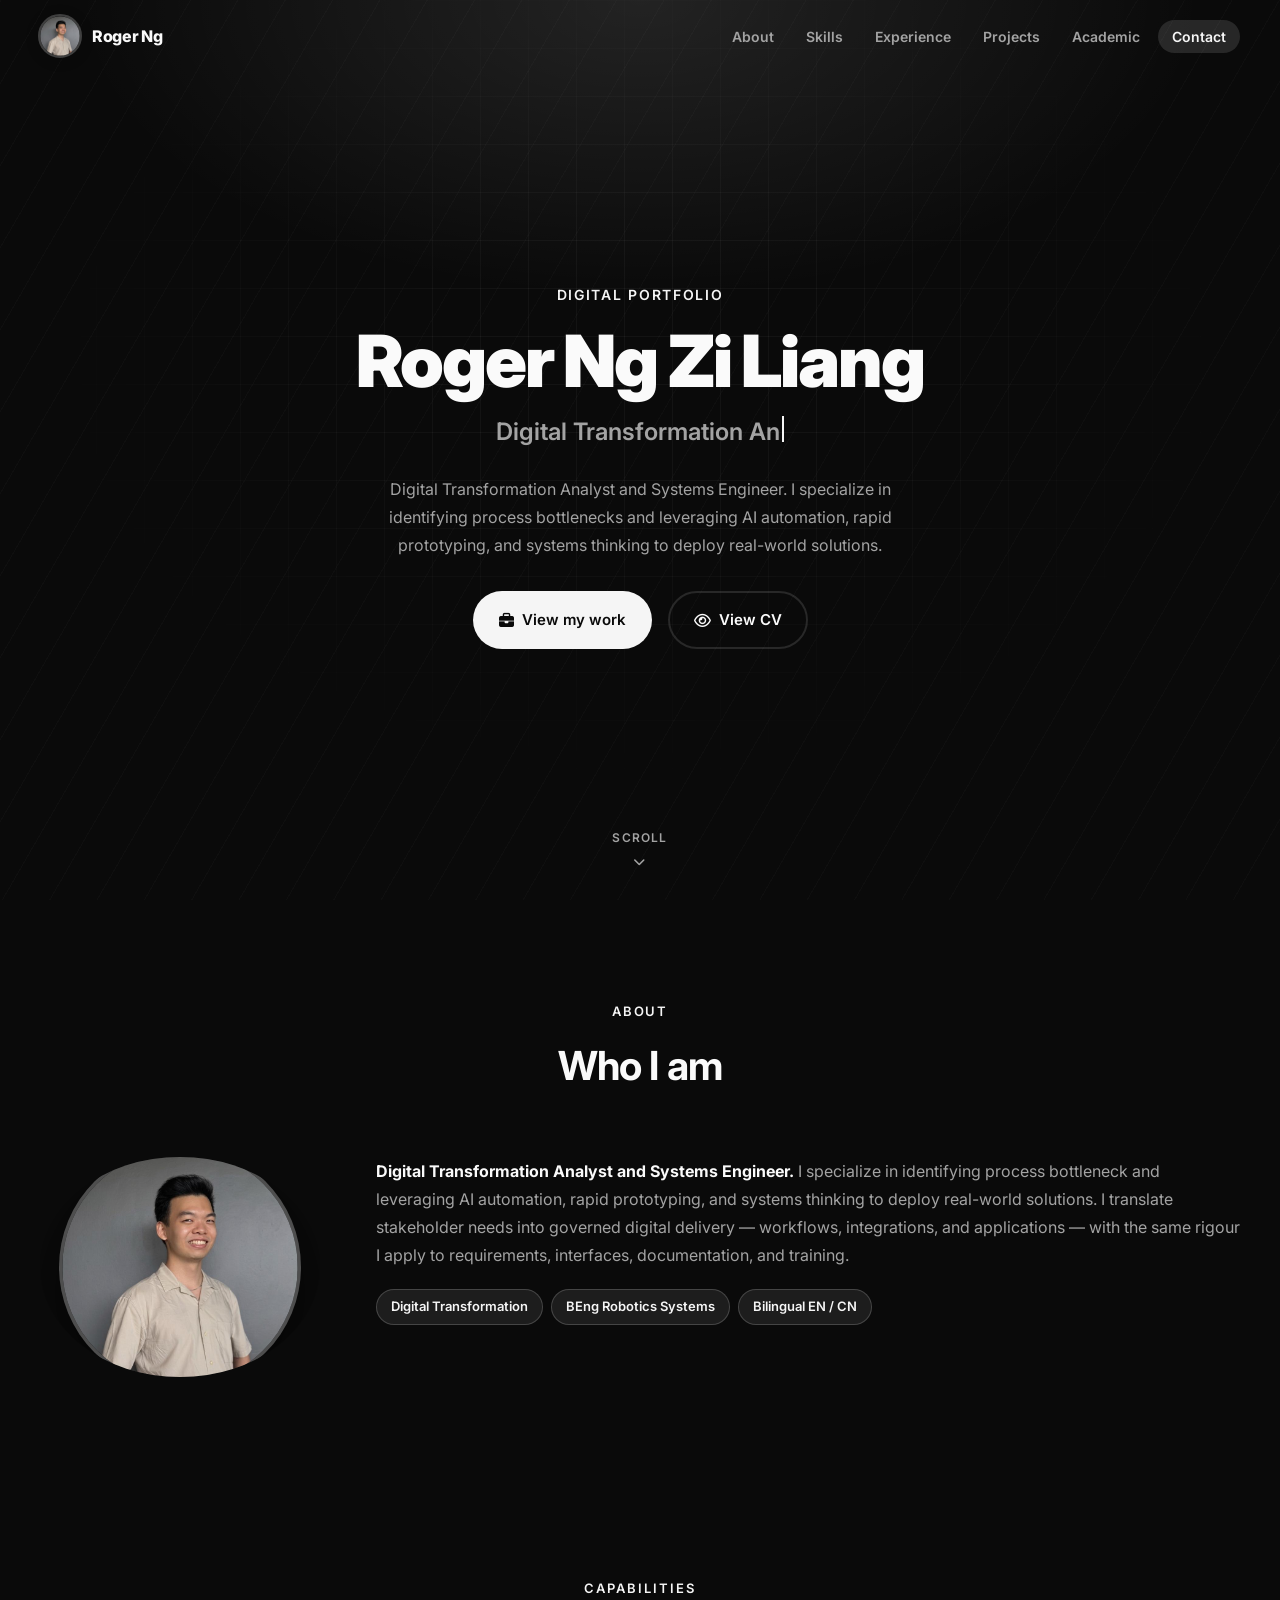
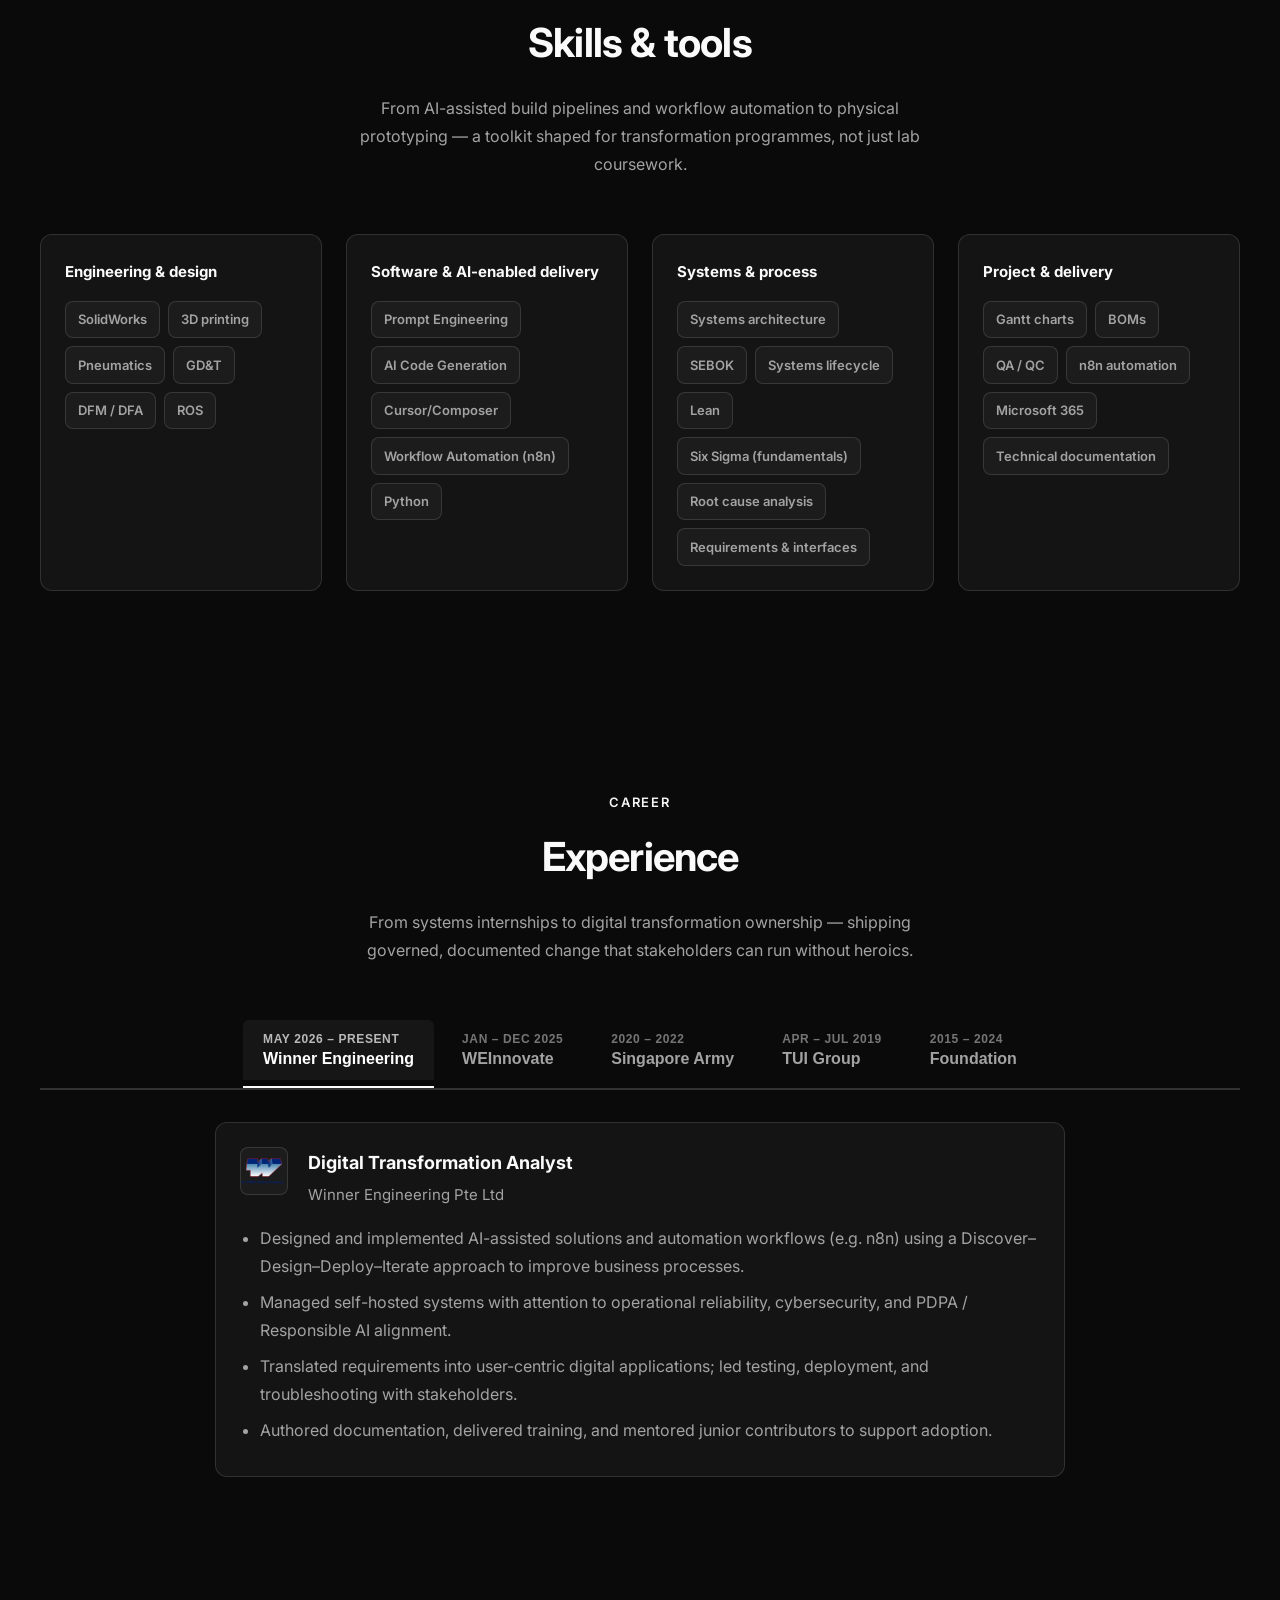
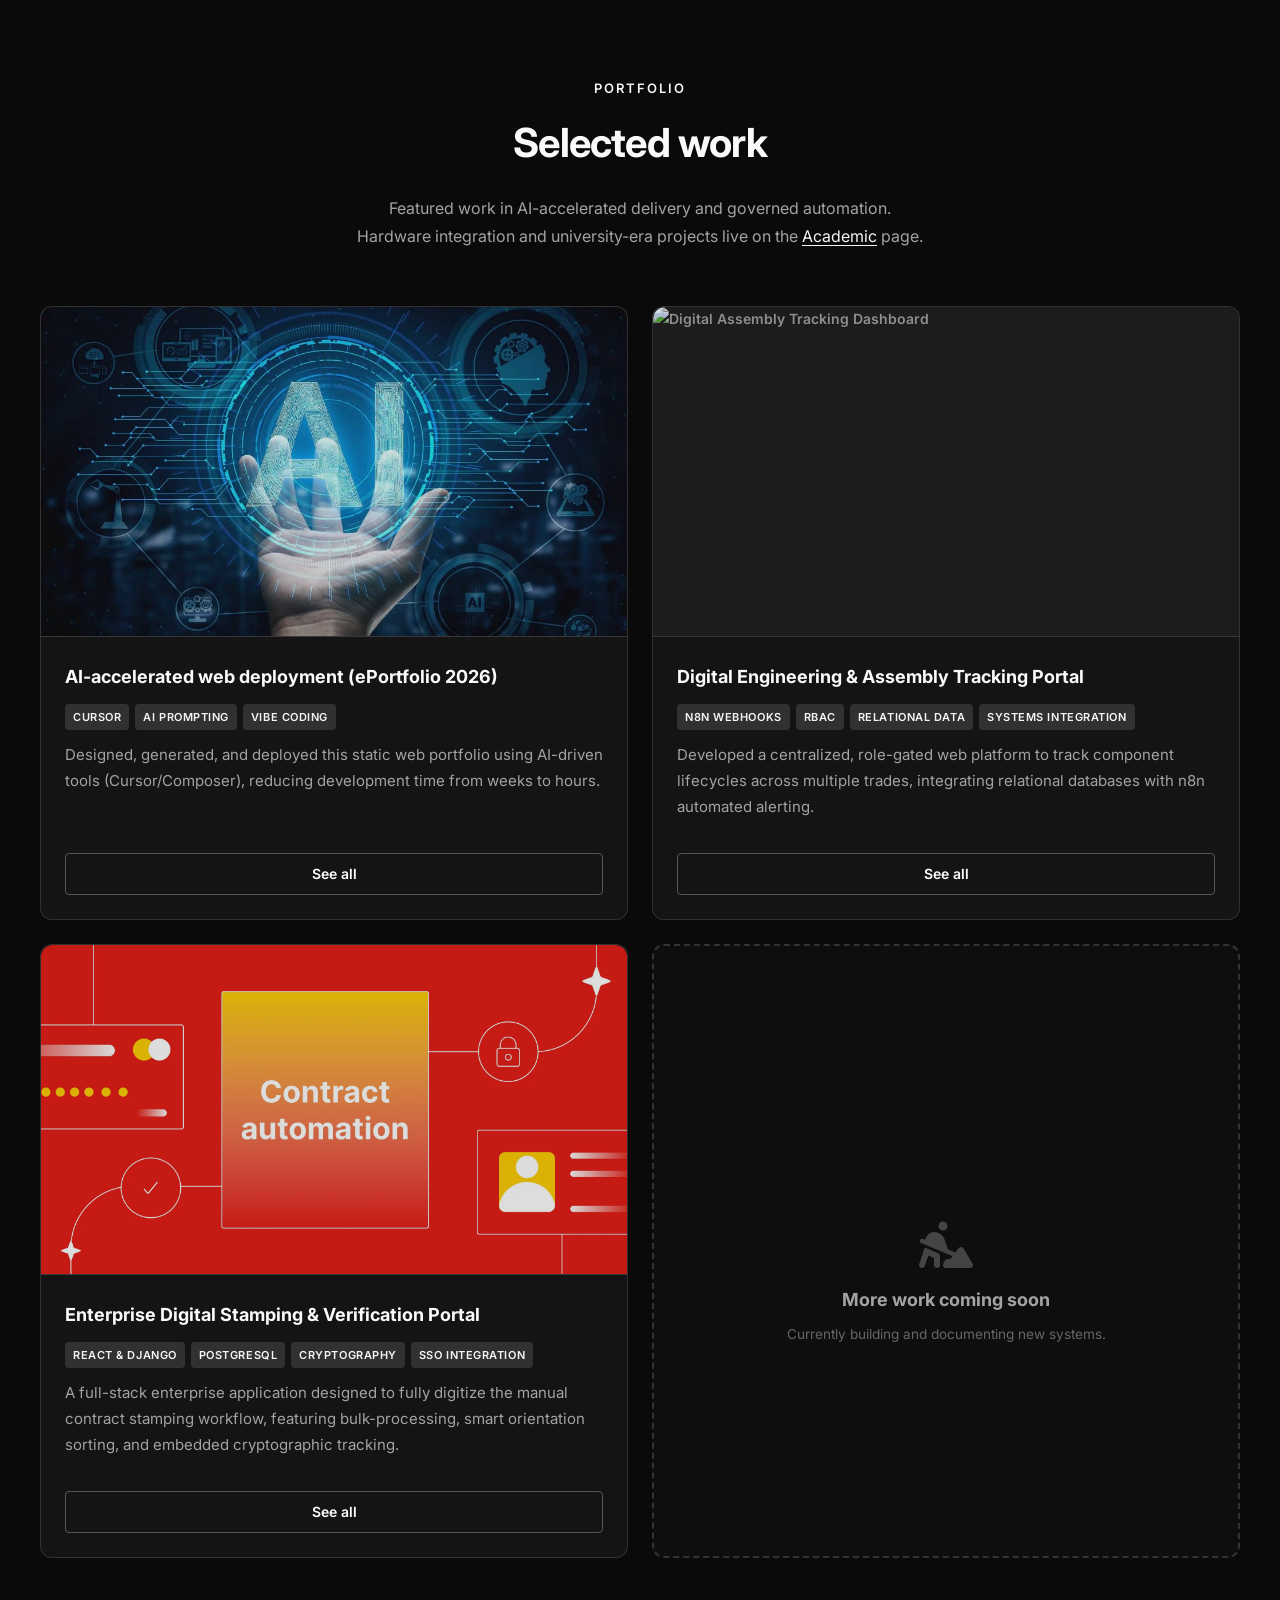
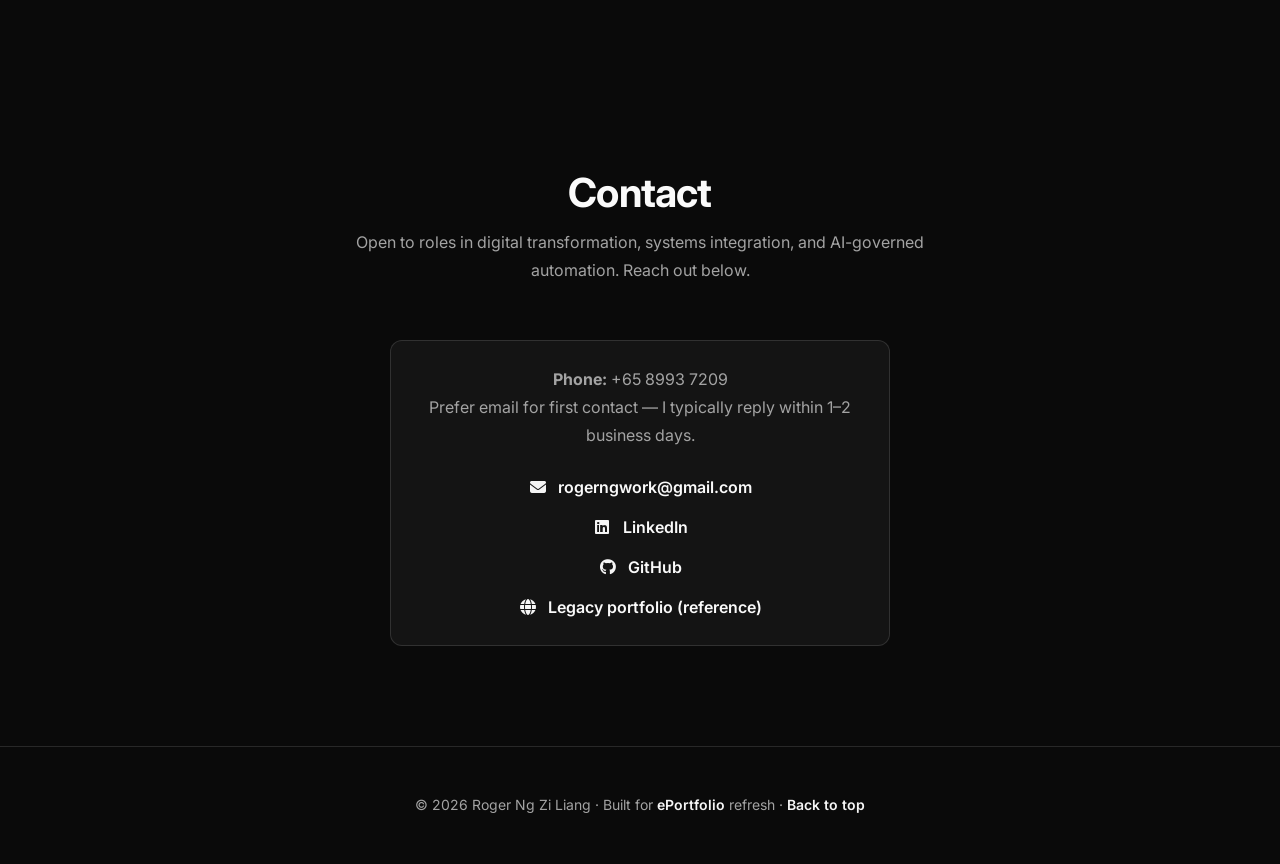
==== commit 1be6251b: "updated and redesigned ui/ux" ====
--- a/index.html
+++ b/index.html
@@ -25,10 +25,18 @@
     
     <style>
       /* ========================================================================= */
-      /* GLOBAL WEBSITE ZOOM (80% BASELINE)                                        */
+      /* GLOBAL WEBSITE ZOOM (100% BASELINE)                                       */
       /* ========================================================================= */
       body {
-        zoom: 0.8; 
+        zoom: 1; 
+      }
+
+      /* Native Details/Summary Fixes */
+      details > summary {
+        list-style: none; /* Hide default arrow */
+      }
+      details > summary::-webkit-details-marker {
+        display: none; /* Hide default arrow in Safari/Chrome */
       }
 
       .btn-project-details {
@@ -43,17 +51,23 @@
         margin-top: 1rem;
         transition: background 0.2s, border-color 0.2s;
         width: 100%;
+        display: block;
+        text-align: center;
       }
       .btn-project-details:hover {
         background: #222;
         border-color: #888;
       }
+      
+      /* Pure CSS toggling text for the summary element */
+      .btn-project-details .toggle-text::before {
+        content: "See all";
+      }
+      details[open] .btn-project-details .toggle-text::before {
+        content: "Show less";
+      }
 
       .inline-content {
-        display: none;
-      }
-      .inline-content.is-expanded {
-        display: block;
         margin-top: 1.5rem;
         border-top: 1px solid #333;
         padding-top: 1.25rem;
@@ -70,7 +84,7 @@
       .tab-btn {
         background: none;
         border: none;
-        color: #888;
+        color: #a3a3a3; /* Contrast Fix */
         cursor: pointer;
         font-weight: 600;
         font-size: 0.85rem;
@@ -78,7 +92,7 @@
         transition: color 0.2s;
         position: relative;
       }
-      .tab-btn:hover { color: #ccc; }
+      .tab-btn:hover { color: #e0e0e0; } /* Adjusted hover for new base color */
       .tab-btn.active { color: #fff; }
       .tab-btn.active::after {
         content: '';
@@ -91,7 +105,7 @@
       }
       .tab-content {
         display: none;
-        color: #bbb;
+        color: #d1d1d1; /* Contrast Fix */
         line-height: 1.6;
         font-size: 0.9rem;
       }
@@ -112,30 +126,32 @@
         opacity: 1;
       }
 
-      /* Unified Standalone Lightbox CSS */
+      /* Unified Standalone Lightbox CSS - REBUILT TO DEFEAT ZOOM MATH BUGS */
       #custom-lightbox {
         display: none; 
         position: fixed;
         top: 0;
         left: 0;
-        width: 100vw;
-        height: 100vh;
+        width: 100%; 
+        height: 100%; 
         background: rgba(0, 0, 0, 0.95);
         z-index: 9999999;
-        justify-content: center;
-        align-items: center;
-        padding: 2rem;
-        box-sizing: border-box;
       }
       #custom-lightbox.is-active {
-        display: flex; 
+        display: block; 
       }
       #custom-lightbox img {
-        max-width: 95vw;
-        max-height: 90vh;
+        max-width: 95%; 
+        max-height: 90%; 
         object-fit: contain;
         border-radius: 8px;
         box-shadow: 0 10px 40px rgba(0,0,0,0.5);
+        /* Strict Absolute Centering */
+        position: absolute;
+        top: 50%;
+        left: 50%;
+        transform: translate(-50%, -50%);
+        margin: 0;
       }
       .lightbox-close {
         position: absolute;
@@ -153,12 +169,12 @@
         color: #ccc;
       }
 
-      /* Timeline Media Components */
+      /* Timeline Media Components Base Styles */
       .exp-media-title {
         font-size: 0.75rem;
         text-transform: uppercase;
         letter-spacing: 0.05em;
-        color: #888;
+        color: #a3a3a3; /* Contrast Fix */
         margin-bottom: 0.75rem;
         display: block;
         font-weight: 600;
@@ -174,7 +190,6 @@
       }
       .exp-media-box {
         width: 100%; 
-        max-width: 480px; 
         background: #111;
         padding: 1.25rem;
         border-radius: 8px;
@@ -183,159 +198,170 @@
         box-shadow: 0 4px 20px rgba(0,0,0,0.3);
       }
 
+      /* MULTI-MEDIA THUMBNAIL GRID */
+      .media-grid {
+        display: grid;
+        grid-template-columns: repeat(auto-fit, minmax(200px, 1fr));
+        gap: 1rem;
+      }
+      .media-grid-item {
+        display: flex;
+        flex-direction: column;
+      }
+      .media-grid-item img {
+        width: 100%;
+        aspect-ratio: 1 / 1.1; 
+        object-fit: cover;
+        object-position: top; 
+        border-radius: 6px;
+        border: 1px solid #444;
+        display: block;
+      }
+      .media-hint {
+        text-align: center;
+        margin-top: 1rem;
+        font-size: 0.75rem;
+        color: #a3a3a3; /* Contrast Fix */
+        font-style: italic;
+      }
+
       /* ========================================================================= */
-      /* BULLETPROOF THREE-COLUMN SYMMETRICAL LAYOUT MECHANICS                     */
+      /* DYNAMIC "COMING SOON" PLACEHOLDER STYLES                                  */
       /* ========================================================================= */
-      ol.timeline::before {
-        background: #555 !important; 
-      }
-
-      @media (min-width: 1100px) {
-        ol.timeline {
-          max-width: 1050px;
-          margin: 0 auto !important;
-          position: relative;
-          padding: 2rem 0 !important;
+      .project-card.coming-soon {
+        display: flex;
+        flex-direction: column;
+        align-items: center;
+        justify-content: center;
+        background: rgba(255, 255, 255, 0.02);
+        border: 2px dashed #333;
+        height: 100%; 
+        min-height: 350px;
+        text-align: center;
+        box-shadow: none;
+        transition: border-color 0.3s;
+        padding: 2rem;
+        box-sizing: border-box;
+      }
+      .project-card.coming-soon:hover {
+        transform: none; 
+        border-color: #555;
+      }
+      .project-card.coming-soon i {
+        font-size: 3rem;
+        color: #444;
+        margin-bottom: 1rem;
+      }
+      .project-card.coming-soon h3 {
+        color: #a3a3a3; /* Contrast Fix */
+        margin: 0;
+      }
+
+      /* ========================================================================= */
+      /* HORIZONTAL TABBED EXPERIENCE ENGINE                                       */
+      /* ========================================================================= */
+      .exp-tabs-container {
+        display: flex;
+        justify-content: center; /* Centers the tabs on larger screens */
+        overflow-x: auto;
+        gap: 0.5rem;
+        margin-bottom: 2rem;
+        border-bottom: 2px solid #333;
+        padding-bottom: 0.5rem;
+        scrollbar-width: none; /* Hides scrollbar on Firefox */
+      }
+
+      .exp-tabs-container::-webkit-scrollbar {
+        display: none; /* Hides scrollbar on Chrome/Safari */
+      }
+
+      /* Add this media query to ensure safe scrolling on mobile */
+      @media (max-width: 768px) {
+        .exp-tabs-container {
+          justify-content: flex-start;
         }
-        
-        ol.timeline::before {
-          left: 50% !important;
-          transform: translateX(-50%) !important;
-          width: 2px !important;
-        }
-        
-        li.timeline__item,
-        li.timeline__item:nth-child(even),
-        li.timeline__item:nth-child(odd) {
-          margin: 0 0 5rem 0 !important;
-          padding: 0 !important;
-          width: 100% !important;
-          max-width: 100% !important;
-          background: none !important;
-          display: block !important;
-          position: relative !important;
-          left: auto !important;
-          right: auto !important;
-          transform: none !important;
-        }
-        li.timeline__item::before,
-        li.timeline__item::after {
-          display: none !important;
-        }
-
-        .timeline-row {
-          display: flex !important;
-          flex-direction: row !important; /* Uniform left-to-right structure map */
-          width: 100% !important;
-          align-items: center !important; /* Locks vertical cross-alignment center */
-          justify-content: space-between !important;
-          position: relative !important;
-        }
-        
-        .timeline-col {
-          flex: 0 0 calc(50% - 35px) !important;
-          width: calc(50% - 35px) !important;
-          box-sizing: border-box !important;
-        }
-        
-        /* Direct alignments pulling content symmetrically to center timeline rail */
-        .timeline-col:first-child { display: flex !important; justify-content: flex-end !important; }
-        .timeline-col:last-child { display: flex !important; justify-content: flex-start !important; }
-
-        .timeline-row .card.exp-card,
-        .timeline-row .exp-media-box {
-          position: relative !important;
-          margin: 0 !important;
-          width: 100% !important;
-          max-width: 480px !important;
-          box-sizing: border-box !important;
-        }
-
-        /* Center Dot Lock Mechanics */
-        .timeline-col--center {
-          flex: 0 0 70px !important;
-          width: 70px !important;
-          display: flex !important;
-          justify-content: center !important;
-          align-items: center !important;
-          position: relative !important;
-          align-self: stretch !important;
-        }
-        .timeline-col--center .timeline__dot {
-          position: absolute !important;
-          top: 50% !important;
-          left: 50% !important;
-          transform: translate(-50%, -50%) !important;
-          width: 14px !important;
-          height: 14px !important;
-          background: #fff !important;
-          border-radius: 50% !important;
-          box-shadow: 0 0 0 4px #000 !important;
-          margin: 0 !important;
-          z-index: 50 !important;
-        }
-      }
-
-      /* ========================================================================= */
-      /* MOBILE LAYOUT & ADAPTIVE INLINE LOGO FIX ENGINE                           */
-      /* ========================================================================= */
-      @media (max-width: 1099px) {
-        .timeline-row {
-          display: flex !important;
-          flex-direction: column !important; /* Stack columns vertically on phones */
-          width: 100% !important;
-        }
-        .timeline-col--center {
-          display: none !important;
-        }
-        .timeline-col {
-          width: 100% !important;
-          flex: 1 1 auto !important;
-        }
-        
-        /* Forces structural order consistency (Text block always first, Media always beneath) */
-        .timeline-col--text { order: 1 !important; }
-        .timeline-col--media { order: 2 !important; }
-        
-        .exp-media-box {
-          background: #111;
-          padding: 1rem;
-          border-radius: 8px;
-          border: 1px solid #333;
-          margin: 1.5rem auto 0 auto !important;
-          text-align: center;
-          width: 100%;
-          max-width: 100% !important;
-        }
-
-        /* Inline Phone Logo Alignment Engine */
-        .exp-card__header {
-          display: flex !important;
-          flex-direction: row !important;
-          align-items: flex-start !important; 
-          gap: 1rem !important;
-          position: relative !important;
-          width: 100% !important;
-        }
-        .exp-card__logo {
-          margin: 0 !important; 
-          position: static !important;
-          flex: 0 0 48px !important;
-          width: 48px !important;
-          height: 48px !important;
-        }
-        .exp-card__meta {
-          flex: 1 1 auto !important;
-        }
-        .exp-card__date {
-          display: block !important;
-          position: static !important;
-          width: 100% !important; 
-          margin-top: 0.5rem !important;
-          text-align: left !important;
-        }
-      }
-
+      }
+      .exp-tab {
+        background: transparent;
+        border: none;
+        color: #a3a3a3; /* Contrast Fix */
+        padding: 0.75rem 1.25rem;
+        cursor: pointer;
+        text-align: left;
+        border-radius: 6px 6px 0 0;
+        transition: background-color 0.25s ease, color 0.25s ease; /* Transition Fix */
+        min-width: max-content;
+        position: relative;
+      }
+      .exp-tab:hover {
+        background: rgba(255, 255, 255, 0.03);
+        color: #ddd;
+      }
+      .exp-tab.active {
+        color: #fff;
+        background: rgba(255, 255, 255, 0.05);
+      }
+      /* The horizontal active line indicator */
+      .exp-tab.active::after {
+        content: '';
+        position: absolute;
+        bottom: -0.5rem;
+        left: 0;
+        width: 100%;
+        height: 2px;
+        background: #fff;
+      }
+      .exp-tab-year {
+        display: block;
+        font-size: 0.75rem;
+        font-weight: 600;
+        text-transform: uppercase;
+        letter-spacing: 0.05em;
+        margin-bottom: 0.25rem;
+        color: inherit;
+        opacity: 0.7;
+      }
+      .exp-tab-title {
+        display: block;
+        font-size: 1rem;
+        font-weight: 700;
+      }
+      
+      /* Panels */
+      .exp-panel {
+        display: none;
+        animation: fadeIn 0.4s ease-in-out;
+      }
+      .exp-panel.active {
+        display: block;
+      }
+      .exp-panel .timeline-content {
+        display: flex;
+        flex-direction: column;
+        gap: 1.5rem;
+        max-width: 850px;
+        margin: 0 auto;
+      }
+      .exp-panel .card.exp-card,
+      .exp-panel .exp-media-box {
+        width: 100%;
+        margin: 0;
+      }
+      .exp-card__header {
+        display: flex;
+        align-items: flex-start;
+        gap: 1.25rem;
+        width: 100%;
+      }
+      .exp-card__logo {
+        flex: 0 0 48px;
+        width: 48px;
+        height: 48px;
+      }
+      .exp-card__meta {
+        flex: 1 1 auto;
+      }
+      
       /* Profile Image Circle Lock */
       .about__photo-wrap {
         padding: 0; 
@@ -376,7 +402,7 @@
             <li><a href="#skills" data-section="skills">Skills</a></li>
             <li><a href="#experience" data-section="experience">Experience</a></li>
             <li><a href="#projects" data-section="projects">Projects</a></li>
-            <li><a href="academic.html#past-work">Past work</a></li>
+            <li><a href="academic.html">Academic</a></li>
             <li><a href="#contact" data-section="contact">Contact</a></li>
           </ul>
         </nav>
@@ -401,7 +427,7 @@
           <li><a href="#skills" data-section="skills">Skills</a></li>
           <li><a href="#experience" data-section="experience">Experience</a></li>
           <li><a href="#projects" data-section="projects">Projects</a></li>
-          <li><a href="academic.html#past-work">Past work</a></li>
+          <li><a href="academic.html">Academic</a></li>
           <li><a href="#contact" data-section="contact">Contact</a></li>
         </ul>
       </div>
@@ -449,7 +475,7 @@
             <div class="reveal" style="transition-delay: 0.08s">
               <p class="about__body">
                 <strong>Digital Transformation Analyst and Systems Engineer.</strong> I specialize in identifying process
-                bottlenecks and leveraging AI automation, rapid prototyping, and systems thinking to deploy real-world
+                bottleneck and leveraging AI automation, rapid prototyping, and systems thinking to deploy real-world
                 solutions. I translate stakeholder needs into governed digital delivery — workflows, integrations, and
                 applications — with the same rigour I apply to requirements, interfaces, documentation, and training.
               </p>
@@ -532,11 +558,35 @@
               stakeholders can run without heroics.
             </p>
           </header>
-          <ol class="timeline">
-            
-            <li class="timeline__item reveal">
-              <div class="timeline-row">
-                <div class="timeline-col timeline-col--text">
+          
+          <div class="reveal">
+            <div class="exp-tabs-container">
+              <button class="exp-tab active" data-exp="exp-winner">
+                <span class="exp-tab-year">May 2026 – Present</span>
+                <span class="exp-tab-title">Winner Engineering</span>
+              </button>
+              <button class="exp-tab" data-exp="exp-weinnovate">
+                <span class="exp-tab-year">Jan – Dec 2025</span>
+                <span class="exp-tab-title">WEInnovate</span>
+              </button>
+              <button class="exp-tab" data-exp="exp-army">
+                <span class="exp-tab-year">2020 – 2022</span>
+                <span class="exp-tab-title">Singapore Army</span>
+              </button>
+              <button class="exp-tab" data-exp="exp-tui">
+                <span class="exp-tab-year">Apr – Jul 2019</span>
+                <span class="exp-tab-title">TUI Group</span>
+              </button>
+              <button class="exp-tab" data-exp="exp-parttime">
+                <span class="exp-tab-year">2015 – 2024</span>
+                <span class="exp-tab-title">Foundation</span>
+              </button>
+            </div>
+
+            <div class="exp-panels-container">
+              
+              <div id="exp-winner" class="exp-panel active">
+                <div class="timeline-content">
                   <article class="card exp-card">
                     <div class="exp-card__header">
                       <div class="exp-card__logo">
@@ -546,48 +596,19 @@
                         <h3>Digital Transformation Analyst</h3>
                         <p class="exp-card__company">Winner Engineering Pte Ltd</p>
                       </div>
-                      <span class="exp-card__date">May 2026 – Present</span>
                     </div>
                     <ul class="exp-card__list">
-                      <li>
-                        Designed and implemented AI-assisted solutions and automation workflows (e.g. n8n) using a
-                        Discover–Design–Deploy–Iterate approach to improve business processes.
-                      </li>
-                      <li>
-                        Managed self-hosted systems with attention to operational reliability, cybersecurity, and PDPA /
-                        Responsible AI alignment.
-                      </li>
-                      <li>
-                        Translated requirements into user-centric digital applications; led testing, deployment, and
-                        troubleshooting with stakeholders.
-                      </li>
-                      <li>
-                        Authored documentation, delivered training, and mentored junior contributors to support adoption.
-                      </li>
+                      <li>Designed and implemented AI-assisted solutions and automation workflows (e.g. n8n) using a Discover–Design–Deploy–Iterate approach to improve business processes.</li>
+                      <li>Managed self-hosted systems with attention to operational reliability, cybersecurity, and PDPA / Responsible AI alignment.</li>
+                      <li>Translated requirements into user-centric digital applications; led testing, deployment, and troubleshooting with stakeholders.</li>
+                      <li>Authored documentation, delivered training, and mentored junior contributors to support adoption.</li>
                     </ul>
                   </article>
                 </div>
-                <div class="timeline-col timeline-col--center">
-                  <span class="timeline__dot" aria-hidden="true"></span>
-                </div>
-                <div class="timeline-col timeline-col--media"></div>
-              </div>
-            </li>
-            
-            <li class="timeline__item reveal">
-              <div class="timeline-row">
-                <div class="timeline-col timeline-col--media">
-                  <div class="exp-media-box">
-                    <span class="exp-media-title">Featured Work (Jan - Dec 2025)</span>
-                    <img src="images/image6.png" alt="WEInnovate Internship Projects" class="zoomable-image" style="width: 100%; height: auto; border-radius: 6px; border: 1px solid #444; background: #000; display: block;" />
-                  </div>
-                </div>
-                
-                <div class="timeline-col timeline-col--center">
-                  <span class="timeline__dot" aria-hidden="true"></span>
-                </div>
-
-                <div class="timeline-col timeline-col--text">
+              </div>
+
+              <div id="exp-weinnovate" class="exp-panel">
+                <div class="timeline-content">
                   <article class="card exp-card">
                     <div class="exp-card__header">
                       <div class="exp-card__logo exp-card__logo--light">
@@ -597,9 +618,7 @@
                         <h3>Assistant Engineer Intern</h3>
                         <p class="exp-card__company">WEInnovate Pte Ltd</p>
                       </div>
-                      <span class="exp-card__date">Jan 2025 – Dec 2025</span>
-                    </div>
-                    
+                    </div>
                     <ul class="exp-card__list">
                       <li>Designed 5+ engineered systems and supported 10+ cross-disciplinary projects from concept through fabrication.</li>
                       <li>Applied GD&amp;T and DFM/DFA for manufacturable, accurate designs.</li>
@@ -608,13 +627,50 @@
                       <li>Maintained engineering documentation — BOMs, Gantt charts, drawings, and machine manuals — and coordinated stakeholders on-site.</li>
                     </ul>
                   </article>
+                  <div class="exp-media-box">
+                    <div class="media-grid">
+                      <div class="media-grid-item">
+                        <span class="exp-media-title" style="font-size: 0.65rem;">Featured Work</span>
+                        <img src="images/image6.png" alt="WEInnovate Internship Projects" class="zoomable-image" style="background: #000;" />
+                      </div>
+                      <div class="media-grid-item">
+                        <span class="exp-media-title" style="font-size: 0.65rem;">Testimonial</span>
+                        <img src="images/testimonial.jpg" alt="WEInnovate Supervisor Testimonial" class="zoomable-image" style="background: #fff;" />
+                      </div>
+                    </div>
+                    <p class="media-hint"><i class="fa-solid fa-magnifying-glass"></i> Click images to read and expand</p>
+                  </div>
                 </div>
               </div>
-            </li>
-            
-            <li class="timeline__item reveal">
-              <div class="timeline-row">
-                <div class="timeline-col timeline-col--text">
+
+              <div id="exp-army" class="exp-panel">
+                <div class="timeline-content">
+                  <article class="card exp-card">
+                    <div class="exp-card__header">
+                      <div class="exp-card__logo">
+                        <img src="images/army.png" alt="Singapore Army Logo" width="48" height="48" decoding="async" />
+                      </div>
+                      <div class="exp-card__meta">
+                        <h3>Sea Terminal Operator (NSF)</h3>
+                        <p class="exp-card__company">Singapore Army</p>
+                      </div>
+                    </div>
+                    <ul class="exp-card__list">
+                      <li>Managed ground-level port and terminal operations, coordinating the secure loading, unloading, and staging of military assets and supplies.</li>
+                      <li>Gained hands-on experience in complex supply chain logistics and inventory tracking in high-stakes, time-sensitive environments.</li>
+                      <li>Maintained strict adherence to safety protocols and operational workflows, providing a strong foundational understanding of physical process management.</li>
+                    </ul>
+                    <div class="media-grid-item">
+                      <span class="exp-media-title" style="font-size: 0.65rem;"> National Service</span>
+                      <img src="images/ns1.png" alt="national service" class="zoomable-image" style="background: #fff;" />
+                    </div>
+                  </article>
+                  <p class="media-hint"><i class="fa-solid fa-magnifying-glass"></i> Click images to read and expand</p>
+                </div>
+              </div>
+
+              <div id="exp-tui" class="exp-panel">
+                <div class="timeline-content">
                   <article class="card exp-card">
                     <div class="exp-card__header">
                       <div class="exp-card__logo exp-card__logo--light">
@@ -624,9 +680,7 @@
                         <h3>Systems Engineer Intern</h3>
                         <p class="exp-card__company">Destination Services &amp; Intercruises (TUI)</p>
                       </div>
-                      <span class="exp-card__date">Apr 2019 – Jul 2019</span>
-                    </div>
-                    
+                    </div>
                     <ul class="exp-card__list">
                       <li>Streamlined workflows with Excel VBA and Access; reduced lead time by ~70%.</li>
                       <li>Applied root cause analysis to process issues; recognised with a Certificate of Appreciation.</li>
@@ -634,33 +688,52 @@
                       <li>Explored automation tooling for continuous improvement with cross-functional teams.</li>
                     </ul>
                   </article>
-                </div>
-
-                <div class="timeline-col timeline-col--center">
-                  <span class="timeline__dot" aria-hidden="true"></span>
-                </div>
-
-                <div class="timeline-col timeline-col--media">
                   <div class="exp-media-box">
                     <span class="exp-media-title">Process Mapping Showcase</span>
                     <div class="exp-video-wrapper">
-                      <iframe 
-                        width="100%" 
-                        height="100%" 
-                        src="https://www.youtube.com/embed/oFT9y6wwQJA" 
-                        title="YouTube video player" 
-                        frameborder="0" 
-                        allow="accelerometer; autoplay; clipboard-write; encrypted-media; gyroscope; picture-in-picture" 
-                        allowfullscreen 
-                        style="width: 100%; height: 100%; display: block;">
-                      </iframe>
+                      <iframe width="100%" height="100%" src="https://www.youtube.com/embed/oFT9y6wwQJA" title="YouTube video player" frameborder="0" allow="accelerometer; autoplay; clipboard-write; encrypted-media; gyroscope; picture-in-picture" allowfullscreen style="width: 100%; height: 100%; display: block;"></iframe>
                     </div>
                   </div>
                 </div>
               </div>
-            </li>
-
-          </ol>
+
+              <div id="exp-parttime" class="exp-panel">
+                <div class="timeline-content">
+                  <article class="card exp-card">
+                    <div class="exp-card__header">
+                      <div class="exp-card__logo">
+                        <img src="images/part-time.png" alt="Part-Time Roles Logo" width="48" height="48" decoding="async" />
+                      </div>
+                      <div class="exp-card__meta">
+                        <h3>Various Operational &amp; Service Roles</h3>
+                        <p class="exp-card__company">Multiple Organizations (Part-Time)</p>
+                      </div>
+                    </div>
+                    <ul class="exp-card__list">
+                      <li><strong>Operational Empathy & Process Awareness:</strong> Gained first-hand experience navigating ground-level operations across logistics, retail, and F&B. This practical understanding of physical workflows informs my current approach to designing user-friendly digital transformations and automation.</li>
+                      <li><strong>Rapid Problem Solving:</strong> Acted as a runner and usher in high-pressure event environments, requiring immediate troubleshooting, spatial awareness, and the ability to adapt to sudden logistical changes.</li>
+                      <li><strong>Stakeholder Communication:</strong> Managed direct customer interactions in sales and F&B, developing the ability to de-escalate conflicts, translate needs quickly, and communicate clearly across different demographic groups.</li>
+                      <li><strong>Prioritization & Resilience:</strong> Successfully balanced ad-hoc employment commitments alongside rigorous academic engineering schedules and mandatory National Service.</li>
+                    </ul>
+                    <div class="exp-media-box">
+                      <div class="media-grid">
+                        <div class="media-grid-item">
+                          <span class="exp-media-title" style="font-size: 0.65rem;">'18 Moon Cake Event</span>
+                          <img src="images/parttime1.png" alt="Moon Cake Event" class="zoomable-image" style="background: #000;" />
+                        </div>
+                        <div class="media-grid-item">
+                          <span class="exp-media-title" style="font-size: 0.65rem;">'24 Sales Promotor</span>
+                          <img src="images/parttime2.png" alt="2024 Sales Promotor" class="zoomable-image" style="background: #fff;" />
+                        </div>
+                      </div>
+                      <p class="media-hint"><i class="fa-solid fa-magnifying-glass"></i> Click images to read and expand</p>
+                    </div>
+                  </article>
+                </div>
+              </div>
+
+            </div>
+          </div>
         </div>
       </section>
 
@@ -671,9 +744,10 @@
             <h2 class="section__title" id="projects-heading">Selected work</h2>
             <p class="section__intro">
               Featured work in AI-accelerated delivery and governed automation. Hardware integration and university-era
-              projects live on the <a href="academic.html#past-work">Past work</a> page.
+              projects live on the <a href="academic.html">Academic</a> page.
             </p>
           </header>
+          
           <div class="projects__grid">
             
             <article class="card project-card reveal">
@@ -699,34 +773,34 @@
                   Designed, generated, and deployed this static web portfolio using AI-driven tools (Cursor/Composer),
                   reducing development time from weeks to hours.
                 </p>
-                <button type="button" class="btn-project-details toggle-expand" aria-expanded="false">
-                  See all
-                </button>
-
-                <div class="inline-content">
-                  <div class="tab-buttons">
-                    <button class="tab-btn active" data-target="tab-eport-problem">The Problem</button>
-                    <button class="tab-btn" data-target="tab-eport-exec">The Execution</button>
-                    <button class="tab-btn" data-target="tab-eport-outcome">The Outcome</button>
+                
+                <details>
+                  <summary class="btn-project-details"><span class="toggle-text"></span></summary>
+                  <div class="inline-content">
+                    <div class="tab-buttons">
+                      <button class="tab-btn active" data-target="tab-eport-problem">The Problem</button>
+                      <button class="tab-btn" data-target="tab-eport-exec">The Execution</button>
+                      <button class="tab-btn" data-target="tab-eport-outcome">The Outcome</button>
+                    </div>
+                    <div id="tab-eport-problem" class="tab-content active">
+                      <p>The legacy student portfolio no longer matched a Digital Transformation Analyst storyline: the template was dated, the information architecture was rigid, and manually rewriting responsive HTML/CSS would burn weeks while still risking weak accessibility and inconsistent content.</p>
+                    </div>
+                    <div id="tab-eport-exec" class="tab-content">
+                      <p>I used Cursor/Composer as an implementation accelerator: structured prompts for semantic sections, design tokens, and DOM refactors, then reviewed every output for layout, contrast, and keyboard flow. The workflow treated the LLM as a pair programmer under explicit IA and brand constraints rather than a black-box author.</p>
+                    </div>
+                    <div id="tab-eport-outcome" class="tab-content">
+                      <p>The result is this deployable, two-page static site — including CV preview and embedded inline case studies — produced in hours instead of a multi-week ground-up build, with interview-ready narrative and room to iterate as roles and proof points evolve.</p>
+                    </div>
                   </div>
-                  <div id="tab-eport-problem" class="tab-content active">
-                    <p>The legacy student portfolio no longer matched a Digital Transformation Analyst storyline: the template was dated, the information architecture was rigid, and manually rewriting responsive HTML/CSS would burn weeks while still risking weak accessibility and inconsistent content.</p>
-                  </div>
-                  <div id="tab-eport-exec" class="tab-content">
-                    <p>I used Cursor/Composer as an implementation accelerator: structured prompts for semantic sections, design tokens, and DOM refactors, then reviewed every output for layout, contrast, and keyboard flow. The workflow treated the LLM as a pair programmer under explicit IA and brand constraints rather than a black-box author.</p>
-                  </div>
-                  <div id="tab-eport-outcome" class="tab-content">
-                    <p>The result is this deployable, two-page static site — including CV preview and embedded inline case studies — produced in hours instead of a multi-week ground-up build, with interview-ready narrative and room to iterate as roles and proof points evolve.</p>
-                  </div>
-                </div>
+                </details>
               </div>
             </article>
 
             <article class="card project-card reveal">
               <div class="project-card__media">
                 <img
-                  src="images/project-workflow-automation.png"
-                  alt="AI and Automation Workflows"
+                  src="images/project-tracking.png"
+                  alt="Digital Assembly Tracking Dashboard"
                   width="640"
                   height="360"
                   loading="lazy"
@@ -735,36 +809,84 @@
                 />
               </div>
               <div class="project-card__body">
-                <h3 class="project-card__title">AI &amp; automation workflows (current)</h3>
+                <h3 class="project-card__title">Digital Engineering &amp; Assembly Tracking Portal</h3>
                 <div class="project-card__meta">
-                  <span class="project-card__tag">n8n</span>
-                  <span class="project-card__tag">Python</span>
-                  <span class="project-card__tag">PDPA</span>
+                  <span class="project-card__tag">n8n Webhooks</span>
+                  <span class="project-card__tag">RBAC</span>
+                  <span class="project-card__tag">Relational Data</span>
+                  <span class="project-card__tag">Systems Integration</span>
                 </div>
                 <p class="project-card__desc">
-                  Digital transformation delivery: AI-assisted automations, self-hosted operations, and stakeholder-safe
-                  rollout — with documentation, training, and Responsible AI / PDPA alignment built in from day one.
+                  Developed a centralized, role-gated web platform to track component lifecycles across multiple trades, integrating relational databases with n8n automated alerting.
                 </p>
-                <button type="button" class="btn-project-details toggle-expand" aria-expanded="false">
-                  See all
-                </button>
-
-                <div class="inline-content">
-                  <div class="tab-buttons">
-                    <button class="tab-btn active" data-target="tab-auto-problem">The Problem</button>
-                    <button class="tab-btn" data-target="tab-auto-exec">The Execution</button>
-                    <button class="tab-btn" data-target="tab-auto-outcome">The Outcome</button>
+                
+                <details>
+                  <summary class="btn-project-details"><span class="toggle-text"></span></summary>
+                  <div class="inline-content">
+                    <div class="tab-buttons">
+                      <button class="tab-btn active" data-target="tab-track-problem">The Problem</button>
+                      <button class="tab-btn" data-target="tab-track-exec">The Execution</button>
+                      <button class="tab-btn" data-target="tab-track-outcome">The Outcome</button>
+                    </div>
+                    <div id="tab-track-problem" class="tab-content active">
+                      <p>The team was managing complex assembly lifecycles across multiple trades and modules using disjointed spreadsheets. This caused data silos, made cross-module referencing nearly impossible, and posed data security risks since everyone had the exact same visibility. Furthermore, critical workflows like user onboarding and status alerting were entirely manual.</p>
+                    </div>
+                    <div id="tab-track-exec" class="tab-content">
+                      <p>I engineered a centralized web portal with strict Role-Based Access Control (RBAC), ensuring different trades and management tiers only saw the data and features relevant to their specific roles. To handle the complex production landscape, I designed the backend with strict pointer references, cleanly linking disparate modules, trades, and miscellaneous components so they aggregated correctly on the main dashboard.</p>
+                      <p>Finally, to eliminate manual admin bottlenecks, I successfully introduced n8n webhooks to the architecture. This automated the generation and delivery of One-Time Passwords (OTPs) for secure new user onboarding and pushed real-time reporting alerts to stakeholders.</p>
+                    </div>
+                    <div id="tab-track-outcome" class="tab-content">
+                      <p>The system replaced static spreadsheets with a dynamic, secure, and fully relational application. Cross-trade dependencies are now cleanly visible on the dashboard, data access is safely compartmentalized by role, and automated n8n alerting ensures the team never misses a critical project update without needing manual intervention.</p>
+                    </div>
                   </div>
-                  <div id="tab-auto-problem" class="tab-content active">
-                    <p>Teams needed dependable handoffs between tools without multiplying shadow IT: manual steps slowed onboarding, duplicated data entry, and created grey areas for PDPA, retention, and Responsible AI expectations.</p>
+                </details>
+              </div>
+            </article>
+
+            <article class="card project-card reveal">
+              <div class="project-card__media">
+                <img
+                  src="images/project-stamping.png"
+                  alt="Digital Stamping & Verification System"
+                  width="640"
+                  height="360"
+                  loading="lazy"
+                  decoding="async"
+                  class="zoomable-image"
+                />
+              </div>
+              <div class="project-card__body">
+                <h3 class="project-card__title">Enterprise Digital Stamping &amp; Verification Portal</h3>
+                <div class="project-card__meta">
+                  <span class="project-card__tag">React &amp; Django</span>
+                  <span class="project-card__tag">PostgreSQL</span>
+                  <span class="project-card__tag">Cryptography</span>
+                  <span class="project-card__tag">SSO Integration</span>
+                </div>
+                <p class="project-card__desc">
+                  A full-stack enterprise application designed to fully digitize the manual contract stamping workflow, featuring bulk-processing, smart orientation sorting, and embedded cryptographic tracking.
+                </p>
+                
+                <details>
+                  <summary class="btn-project-details"><span class="toggle-text"></span></summary>
+                  <div class="inline-content">
+                    <div class="tab-buttons">
+                      <button class="tab-btn active" data-target="tab-stamp-problem">The Problem</button>
+                      <button class="tab-btn" data-target="tab-stamp-exec">The Execution</button>
+                      <button class="tab-btn" data-target="tab-stamp-outcome">The Outcome</button>
+                    </div>
+                    <div id="tab-stamp-problem" class="tab-content active">
+                      <p>The company relied on a highly manual process for contract execution: printing 100+ page documents, physically stamping every page, and scanning them back into the system for record-keeping. The process was slow, and tracking the authenticity and history of signatures—especially when multiple users signed the same document—was difficult and error-prone.</p>
+                    </div>
+                    <div id="tab-stamp-exec" class="tab-content">
+                      <p>I built a full-stack platform (React/Django/PostgreSQL) linked directly to the company's HR portal via SSO. To handle massive, complex PDFs, I engineered a smart UI that automatically groups pages into tabs based on size and orientation. Users can now drop resizable signatures onto specific tabs, individual pages, or bulk-apply them across the document.</p>
+                      <p>For security, I embedded an invisible, computer-readable cryptographic key into a separate PDF layer for every signature applied. This ensured that even if a second user stamped the document later, the tracking ID of the previous signer remained fully intact and traceable.</p>
+                    </div>
+                    <div id="tab-stamp-outcome" class="tab-content">
+                      <p>The system successfully eliminated the physical print-stamp-scan bottleneck, keeping all records purely digital and secure. Alongside the stamping tool, I deployed a dedicated verification portal allowing the company to instantly audit the cryptographic authenticity of any stamped PDF. Delivered as my first major company project, it massively improved operational cycle times and compliance tracking.</p>
+                    </div>
                   </div>
-                  <div id="tab-auto-exec" class="tab-content">
-                    <p>I prototyped and hardened flows in n8n with Python connectors where needed, mapping trust boundaries for each integration, and wrote operator-facing documentation so automations could be owned after launch — not dependent on ad-hoc fixes.</p>
-                  </div>
-                  <div id="tab-auto-outcome" class="tab-content">
-                    <p>Outcomes were framed around fewer manual touches, clearer exception paths, and measurable cycle time — so stakeholders could adopt the workflows confidently while staying inside governance boundaries (anonymise exact metrics where NDAs apply).</p>
-                  </div>
-                </div>
+                </details>
               </div>
             </article>
 
@@ -774,22 +896,21 @@
 
       <section class="section" id="contact" aria-labelledby="contact-heading">
         <div class="container">
-          <header class="section__header reveal">
-            <p class="section__eyebrow">Hello</p>
+          <header class="section__header reveal" style="text-align: center;">
             <h2 class="section__title" id="contact-heading">Contact</h2>
-            <p class="section__intro">
-              Open to roles in digital transformation, systems integration, and AI-governed automation. Reach out
-              below.
+            <p class="section__intro" style="margin: 0 auto; max-width: 600px;">
+              Open to roles in digital transformation, systems integration, and AI-governed automation. Reach out below.
             </p>
           </header>
-          <div class="contact__grid">
-            <div class="reveal">
-              <div class="card contact__info">
+          
+          <div style="display: flex; justify-content: center; width: 100%; margin-top: 2rem;">
+            <div class="reveal" style="width: 100%; max-width: 500px;">
+              <div class="card contact__info" style="text-align: center;">
                 <p>
                   <strong>Phone:</strong> +65 8993 7209<br />
                   Prefer email for first contact — I typically reply within 1–2 business days.
                 </p>
-                <div class="contact-links">
+                <div class="contact-links" style="display: flex; flex-direction: column; align-items: center; gap: 0.75rem; margin-top: 1.5rem;">
                   <a href="mailto:rogerngwork@gmail.com">
                     <i class="fa-solid fa-envelope" aria-hidden="true"></i> rogerngwork@gmail.com
                   </a>
@@ -805,28 +926,6 @@
                 </div>
               </div>
             </div>
-            <div class="reveal" style="transition-delay: 0.08s">
-              <form class="card" id="contact-form" action="#" method="get" novalidate>
-                <div class="form-group">
-                  <label for="contact-name">Name</label>
-                  <input type="text" id="contact-name" name="name" autocomplete="name" required />
-                </div>
-                <div class="form-group">
-                  <label for="contact-email">Email</label>
-                  <input type="email" id="contact-email" name="email" autocomplete="email" required />
-                </div>
-                <div class="form-group">
-                  <label for="contact-message">Message</label>
-                  <textarea id="contact-message" name="message" required></textarea>
-                </div>
-                <button type="submit" class="btn btn--primary" style="width: 100%">
-                  <i class="fa-solid fa-paper-plane" aria-hidden="true"></i> Send message
-                </button>
-                <p class="section__intro" style="margin: 1rem 0 0; font-size: 0.8125rem">
-                  Submits via your email app (no server). For a hosted form, wire this to Formspree or similar later.
-                </p>
-              </form>
-            </div>
           </div>
         </div>
       </section>
@@ -855,27 +954,7 @@
     
     <script>
       document.addEventListener('DOMContentLoaded', () => {
-        // --- 1. Inline Expansion Toggle Logic ---
-        const toggleBtns = document.querySelectorAll('.toggle-expand');
-        
-        toggleBtns.forEach(btn => {
-          btn.addEventListener('click', () => {
-            const content = btn.nextElementSibling;
-            const isExpanded = btn.getAttribute('aria-expanded') === 'true';
-            
-            if (isExpanded) {
-              btn.setAttribute('aria-expanded', 'false');
-              btn.textContent = 'See all';
-              content.classList.remove('is-expanded');
-            } else {
-              btn.setAttribute('aria-expanded', 'true');
-              btn.textContent = 'Show less';
-              content.classList.add('is-expanded');
-            }
-          });
-        });
-
-        // --- 2. Inline Tab Interaction Logic ---
+        // --- 1. Inline Tab Interaction Logic ---
         const tabBtns = document.querySelectorAll('.tab-btn');
 
         tabBtns.forEach(btn => {
@@ -893,7 +972,7 @@
           });
         });
 
-        // --- 3. Unified Custom Lightbox Logic ---
+        // --- 2. Unified Custom Lightbox Logic ---
         const lightbox = document.getElementById('custom-lightbox');
         const lightboxImg = document.getElementById('lightbox-img');
         const lightboxClose = document.getElementById('lightbox-close');
@@ -920,7 +999,74 @@
             }
           });
         }
+
+        // --- 3. Dynamic Project Grid Balancing & Pagination ---
+        const projectGrid = document.querySelector('.projects__grid');
+        if (projectGrid) {
+          const realProjects = Array.from(projectGrid.querySelectorAll('.project-card:not(.coming-soon)'));
+          
+          // If odd number of projects, inject a placeholder card to balance the grid
+          if (realProjects.length % 2 !== 0) {
+            const comingSoonHTML = `
+              <article class="card project-card coming-soon reveal" style="opacity: 1; transform: none;">
+                <div style="margin-top: 5rem;">
+                  <i class="fa-solid fa-person-digging" aria-hidden="true"></i>
+                  <h3 class="project-card__title">More work coming soon</h3>
+                  <p class="project-card__desc" style="margin-top: 0.5rem; font-size: 0.85rem; color: #666;">Currently building and documenting new systems.</p>
+                </div>
+              </article>
+            `;
+            projectGrid.insertAdjacentHTML('beforeend', comingSoonHTML);
+          }
+
+          // Handle Pagination (Max 4 items per view)
+          const allProjects = Array.from(projectGrid.querySelectorAll('.project-card'));
+          const maxVisible = 4;
+          
+          if (allProjects.length > maxVisible) {
+            allProjects.forEach((card, index) => {
+              if (index >= maxVisible) {
+                card.style.display = 'none';
+                card.classList.add('is-paginated');
+              }
+            });
+
+            const paginationHTML = `
+              <div class="projects__pagination" style="width: 100%; text-align: center; grid-column: 1 / -1; margin-top: 2rem;">
+                <button type="button" class="btn btn--ghost" id="load-more-btn">
+                  <i class="fa-solid fa-angle-down" aria-hidden="true"></i> Load More Projects
+                </button>
+              </div>
+            `;
+            projectGrid.insertAdjacentHTML('beforeend', paginationHTML);
+
+            document.getElementById('load-more-btn').addEventListener('click', function() {
+              projectGrid.querySelectorAll('.is-paginated').forEach(card => {
+                card.style.display = ''; 
+                card.style.animation = 'fadeIn 0.5s ease-in'; 
+              });
+              this.parentElement.style.display = 'none';
+            });
+          }
+        }
+
+        // --- 4. Main Experience Tabs Logic ---
+        const mainExpTabs = document.querySelectorAll('.exp-tab');
+        const mainExpPanels = document.querySelectorAll('.exp-panel');
+
+        mainExpTabs.forEach(tab => {
+          tab.addEventListener('click', () => {
+            // Remove active class from all tabs and panels
+            mainExpTabs.forEach(t => t.classList.remove('active'));
+            mainExpPanels.forEach(p => p.classList.remove('active'));
+
+            // Add active class to clicked tab and corresponding panel
+            tab.classList.add('active');
+            const targetId = tab.getAttribute('data-exp');
+            document.getElementById(targetId).classList.add('active');
+          });
+        });
       });
     </script>
   </body>
-</html>
+</html>
